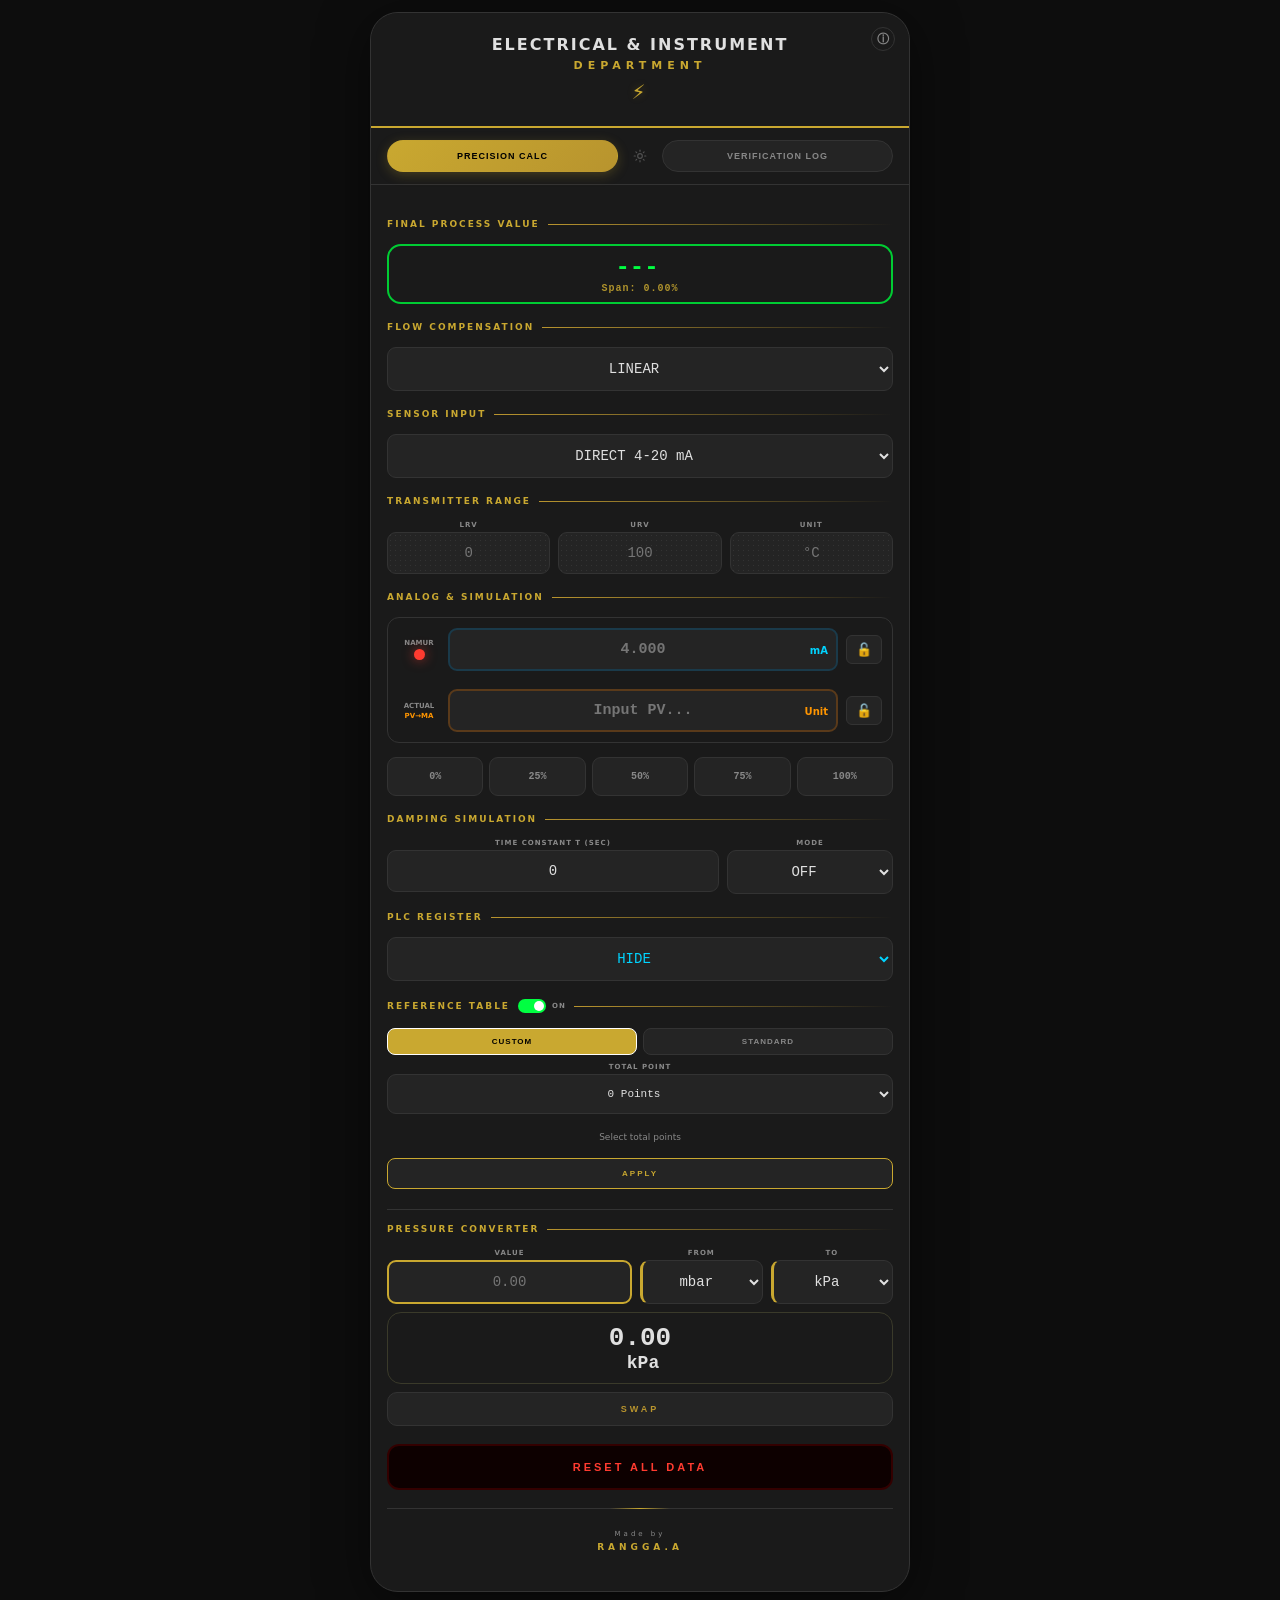
==== public/index.html @ 9018f0d6 "Theme update public" ====
<!DOCTYPE html>
<html lang="en" data-theme="industrial">
<head>
    <meta charset="UTF-8">
    <meta name="viewport" content="width=device-width, initial-scale=1.0, maximum-scale=1.0, user-scalable=no">
    <meta name="author" content="RANGGA.A">
    <title>Precision Calc & Verification Log</title>

    <link rel="manifest" href="./manifest.json">
    <meta name="theme-color" content="#0d0d0d">
    <meta name="apple-mobile-web-app-capable" content="yes">
    <meta name="apple-mobile-web-app-status-bar-style" content="black-translucent">
    <meta name="apple-mobile-web-app-title" content="Precision Calc">
    <meta name="mobile-web-app-capable" content="yes">
    <link rel="icon" type="image/svg+xml" href="./icon.svg">
    <link rel="icon" type="image/png" sizes="192x192" href="./icon-192.png">
    <link rel="icon" type="image/png" sizes="512x512" href="./icon-512.png">
    <link rel="apple-touch-icon" href="./icon-192.png">
    <meta property="og:title" content="Precision Calc & Verification Log">
    <meta property="og:description" content="Professional 4-20 mA Calculator & Calibration Logger.">
    <meta property="og:image" content="./icon-512.png">
    <meta property="og:type" content="website">
    <meta name="twitter:card" content="summary">
    <meta name="description" content="Professional 4-20 mA Instrumentation Calculator & Calibration Logger.">
    <meta http-equiv="X-Content-Type-Options" content="nosniff">
    <meta http-equiv="X-Frame-Options" content="DENY">

    <style>
        /* ============ THEME SYSTEM ============ */
        :root, [data-theme="industrial"] {
            --bg: #0d0d0d;
            --card: #1a1a1a;
            --gold: #c9a830;
            --gold-soft: #b8942e;
            --green: #00ff41;
            --blue: #00d4ff;
            --red: #ff3b30;
            --orange: #ff9500;
            --yellow: #ffcc00;
            --input: #242424;
            --border2: #333;
            --text3: #888;
            --text1: #e0e0e0;
        }

        [data-theme="oled"] {
            --bg: #000000;
            --card: #0a0a0a;
            --gold: #ffd700;
            --gold-soft: #e6c200;
            --green: #00ff41;
            --blue: #00d4ff;
            --red: #ff3333;
            --orange: #ff8c00;
            --yellow: #ffe600;
            --input: #111111;
            --border2: #222;
            --text3: #666;
            --text1: #ffffff;
        }

        [data-theme="light"] {
            --bg: #f5f5f5;
            --card: #ffffff;
            --gold: #b8860b;
            --gold-soft: #a07500;
            --green: #008000;
            --blue: #0066cc;
            --red: #cc0000;
            --orange: #cc6600;
            --yellow: #cc9900;
            --input: #ffffff;
            --border2: #ddd;
            --text3: #666;
            --text1: #1a1a1a;
        }

        [data-theme="blue"] {
            --bg: #0a0e1a;
            --card: #111827;
            --gold: #60a5fa;
            --gold-soft: #3b82f6;
            --green: #34d399;
            --blue: #60a5fa;
            --red: #f87171;
            --orange: #fbbf24;
            --yellow: #fde047;
            --input: #1f2937;
            --border2: #374151;
            --text3: #9ca3af;
            --text1: #f3f4f6;
        }

        * { box-sizing: border-box; margin: 0; padding: 0; }
        body { 
            font-family: 'Segoe UI', system-ui, -apple-system, sans-serif; 
            background: var(--bg); 
            color: var(--text1); 
            padding: 12px; 
            display: flex; 
            justify-content: center; 
            transition: background 0.3s ease, color 0.3s ease;
        }
        .app-container { 
            background: var(--card); 
            width: 100%; 
            max-width: 540px; 
            border-radius: 28px; 
            border: 1px solid var(--border2); 
            overflow: hidden; 
            padding-bottom: 20px; 
            box-shadow: 0 10px 50px rgba(0,0,0,0.5); 
            transition: background 0.3s ease, border-color 0.3s ease;
        }
        .shared-header { 
            background: var(--card); 
            padding: 22px 20px; 
            text-align: center; 
            border-bottom: 2px solid var(--gold); 
            border-top-left-radius: 28px; 
            border-top-right-radius: 28px; 
            position: relative; 
        }
        .shared-header .brand { 
            font-size: 16px; 
            font-weight: 900; 
            letter-spacing: 2px; 
            color: var(--text1); 
            text-transform: uppercase; 
        }
        .shared-header .sub-brand { 
            font-size: 11px; 
            color: var(--gold); 
            font-weight: bold; 
            letter-spacing: 5px; 
            margin-top: 5px; 
        }
        .shared-header .lightning { 
            font-size: 20px; 
            color: var(--gold); 
            margin-top: 8px; 
            letter-spacing: 3px; 
            text-shadow: 0 0 8px rgba(201,168,48,0.3); 
            animation: pulse 2s infinite; 
        }
        @keyframes pulse { 0%,100%{opacity:1} 50%{opacity:0.5} }
        
        /* ============ TAB NAVIGATION BUBBLE ============ */
        .tab-nav {
            display: flex;
            background: transparent;
            border: none;
            align-items: center;
            justify-content: center;
            gap: 6px;
            padding: 12px 16px;
            border-bottom: 1px solid var(--border2);
        }

        .tab-btn {
            flex: 1;
            padding: 10px 8px;
            background: var(--input);
            border: 1px solid var(--border2);
            border-radius: 20px;
            color: var(--text3);
            font-size: 9px;
            font-weight: 800;
            cursor: pointer;
            letter-spacing: 1px;
            text-transform: uppercase;
            transition: all 0.3s ease;
            position: relative;
            text-align: center;
            white-space: nowrap;
            overflow: hidden;
        }

        .tab-btn.active {
            color: #000;
            background: linear-gradient(135deg, var(--gold), var(--gold-soft));
            border-color: transparent;
            box-shadow: 0 3px 12px rgba(201,168,48,0.25);
        }

        .tab-btn.active::after {
            display: none;
        }

        .tab-btn:hover:not(.active) {
            color: var(--gold);
            border-color: var(--gold-soft);
            background: var(--card);
        }

        .tab-btn:active {
            transform: scale(0.97);
        }

        .theme-divider-btn {
            width: 32px;
            height: 32px;
            background: transparent;
            border: none;
            color: var(--text3);
            cursor: pointer;
            display: flex;
            align-items: center;
            justify-content: center;
            transition: all 0.3s ease;
            flex-shrink: 0;
            opacity: 0.5;
        }

        .theme-divider-btn:hover {
            color: var(--gold);
            opacity: 1;
            transform: rotate(30deg) scale(1.1);
        }

        .theme-divider-btn:active {
            transform: rotate(30deg) scale(0.9);
        }

        .tab-content { display: none; padding: 16px; }
        .tab-content.active { display: block; animation: fadeIn 0.3s ease; }
        @keyframes fadeIn { 
            from { opacity: 0; transform: translateY(5px); } 
            to { opacity: 1; transform: translateY(0); } 
        }

        /* ============ THEME POPUP ============ */
        .theme-popup {
            position: fixed;
            bottom: 20px;
            left: 50%;
            transform: translateX(-50%);
            background: var(--card);
            border: 1px solid var(--border2);
            border-radius: 16px;
            padding: 12px;
            z-index: 9999;
            min-width: 250px;
            box-shadow: 0 10px 40px rgba(0,0,0,0.5);
            animation: slideUp 0.3s ease;
            display: none;
        }
        .theme-popup.show { display: block; }
        .theme-popup-title {
            font-size: 8px;
            font-weight: 900;
            color: var(--text3);
            letter-spacing: 2px;
            text-align: center;
            margin-bottom: 8px;
            text-transform: uppercase;
        }
        .theme-option {
            display: flex;
            align-items: center;
            gap: 10px;
            width: 100%;
            padding: 10px;
            margin: 4px 0;
            background: var(--input);
            border: 1px solid var(--border2);
            border-radius: 8px;
            color: var(--text1);
            font-size: 10px;
            font-weight: 700;
            cursor: pointer;
            transition: all 0.2s;
        }
        .theme-option:hover { border-color: var(--gold); }
        .theme-option.active { 
            border-color: var(--gold); 
            background: var(--card);
        }
        .theme-dot {
            width: 20px;
            height: 20px;
            border-radius: 50%;
            border: 2px solid var(--border2);
            flex-shrink: 0;
        }
        .theme-badge {
            margin-left: auto;
            font-size: 7px;
            background: var(--gold);
            color: #000;
            padding: 2px 6px;
            border-radius: 4px;
            font-weight: 900;
        }
        @keyframes slideUp { 
            from { transform: translateX(-50%) translateY(30px); opacity: 0; } 
            to { transform: translateX(-50%) translateY(0); opacity: 1; } 
        }

        .header-info-btn { 
            position: absolute; 
            top: 14px; 
            right: 14px; 
            width: 24px; 
            height: 24px; 
            border-radius: 50%; 
            background: transparent; 
            border: 1px solid var(--border2); 
            color: var(--text3); 
            font-size: 12px; 
            font-weight: 700; 
            cursor: pointer; 
            display: flex; 
            align-items: center; 
            justify-content: center; 
            transition: all 0.3s; 
            z-index: 10; 
        }
        .header-info-btn:hover { border-color: var(--gold); color: var(--gold); }
        .modal-overlay { 
            position: fixed; 
            top: 0; 
            left: 0; 
            width: 100%; 
            height: 100%; 
            background: rgba(0,0,0,0.85); 
            z-index: 9999; 
            display: none; 
            align-items: center; 
            justify-content: center; 
        }
        .modal-overlay.active { display: flex; }
        .modal-content { 
            background: var(--card); 
            border: 1px solid var(--border2); 
            border-radius: 18px; 
            width: 90%; 
            max-width: 460px; 
            max-height: 80vh; 
            overflow-y: auto; 
            padding: 0; 
            position: relative; 
            animation: slideUpModal 0.3s ease; 
        }
        @keyframes slideUpModal { 
            from { transform: translateY(30px); opacity: 0; } 
            to { transform: translateY(0); opacity: 1; } 
        }
        .modal-header { 
            background: var(--card); 
            padding: 16px 18px; 
            border-bottom: 2px solid var(--gold); 
            border-radius: 18px 18px 0 0; 
            display: flex; 
            align-items: center; 
            justify-content: space-between; 
            position: sticky; 
            top: 0; 
            z-index: 1; 
        }
        .modal-title { 
            font-size: 10px; 
            font-weight: 900; 
            color: var(--text1); 
            letter-spacing: 2px; 
            text-transform: uppercase; 
        }
        .modal-close { 
            width: 26px; 
            height: 26px; 
            border-radius: 50%; 
            background: transparent; 
            border: 1px solid var(--border2); 
            color: var(--text3); 
            font-size: 13px; 
            cursor: pointer; 
            display: flex; 
            align-items: center; 
            justify-content: center; 
            transition: all 0.2s; 
        }
        .modal-close:hover { border-color: var(--red); color: var(--red); }
        .modal-body { 
            padding: 14px 16px; 
            font-size: 8.5px; 
            color: var(--text3); 
            line-height: 1.7; 
            letter-spacing: 0.3px; 
        }
        .modal-body .spec-section { 
            color: var(--gold); 
            font-weight: 800; 
            font-size: 9px; 
            letter-spacing: 1px; 
            margin: 12px 0 3px 0; 
            text-transform: uppercase; 
        }
        .modal-body .spec-section:first-child { margin-top: 0; }
        .modal-body .spec-item { 
            color: var(--text1); 
            padding-left: 6px; 
            border-left: 2px solid var(--border2); 
            margin: 2px 0; 
        }
        .modal-body .spec-item-sub { 
            color: var(--text3); 
            font-size: 7.5px; 
            padding-left: 12px; 
        }
        .modal-body .spec-formula { 
            color: #00aa88; 
            font-family: 'Consolas', monospace; 
            font-size: 7.5px; 
            padding-left: 12px; 
            letter-spacing: 0; 
        }
        .modal-divider { border: none; border-top: 1px solid var(--border2); margin: 10px 0; }
        .modal-footer-note { 
            text-align: center; 
            color: var(--text3); 
            font-size: 7px; 
            letter-spacing: 2px; 
            margin-top: 10px; 
            text-transform: uppercase; 
        }
        .modal-content::-webkit-scrollbar { width: 4px; }
        .modal-content::-webkit-scrollbar-track { background: transparent; }
        .modal-content::-webkit-scrollbar-thumb { background: var(--border2); border-radius: 2px; }

        .calc-section-title { 
            font-size: 9px; 
            font-weight: 900; 
            color: var(--gold); 
            margin: 18px 0 10px; 
            padding-bottom: 5px; 
            text-transform: uppercase; 
            letter-spacing: 2px; 
            display: flex; 
            align-items: center; 
            gap: 8px; 
        }
        .calc-section-title::after { 
            content: ""; 
            flex: 1; 
            height: 1px; 
            background: linear-gradient(90deg, var(--gold-soft), transparent); 
        }
        .calc-row { display: flex; gap: 8px; margin-bottom: 8px; }
        .calc-col { flex: 1; text-align: center; }
        .calc-col-2 { flex: 2; text-align: center; }
        .calc-label { 
            font-size: 7px; 
            color: var(--text3); 
            text-transform: uppercase; 
            display: block; 
            margin-bottom: 3px; 
            letter-spacing: 1px; 
            font-weight: 600; 
        }
        .calc-input, .calc-select { 
            width: 100%; 
            padding: 12px; 
            border-radius: 9px; 
            font-size: 14px; 
            text-align: center; 
            background: var(--input); 
            color: var(--text1); 
            border: 1px solid var(--border2); 
            outline: none; 
            font-family: 'Consolas', monospace; 
            transition: background 0.3s ease, color 0.3s ease, border-color 0.3s ease;
        }
        .calc-input:focus, .calc-select:focus { border-color: var(--gold); }
        .calc-dot-bg { 
            background-image: radial-gradient(var(--border2) 0.8px, transparent 0.8px); 
            background-size: 5px 5px; 
            background-color: var(--input); 
        }
        .calc-sim-box { 
            background: var(--card); 
            border: 1px solid var(--border2); 
            border-radius: 12px; 
            padding: 10px; 
            margin: 0 0 14px 0; 
        }
        .calc-sim-row { display: flex; align-items: center; gap: 8px; }
        .calc-sim-row-top { margin-bottom: 3px; }
        .calc-sim-label { 
            font-size: 7px; 
            font-weight: 800; 
            color: var(--text3); 
            text-transform: uppercase; 
            display: flex; 
            flex-direction: column; 
            align-items: center; 
            gap: 2px; 
            flex-shrink: 0; 
            width: 42px; 
            text-align: center; 
        }
        .calc-sim-led { width: 11px; height: 11px; border-radius: 50%; transition: all 0.3s; }
        .calc-sim-led.normal { background: var(--green); box-shadow: 0 0 8px rgba(0,255,65,0.4); }
        .calc-sim-led.low { background: var(--yellow); box-shadow: 0 0 8px rgba(255,204,0,0.4); }
        .calc-sim-led.high { background: var(--orange); box-shadow: 0 0 8px rgba(255,149,0,0.4); }
        .calc-sim-led.fault { background: var(--red); box-shadow: 0 0 12px rgba(255,59,48,0.6); animation: ledBlink 0.5s infinite; }
        @keyframes ledBlink { 0%,100%{opacity:1;transform:scale(1)} 50%{opacity:0.2;transform:scale(0.7)} }
        .calc-sim-input-wrap { position: relative; flex: 1; }
        .calc-sim-input-wrap input { 
            width: 100%; 
            margin: 0; 
            border: 2px solid #1a3a4a; 
            background: var(--input); 
            font-size: 15px; 
            font-weight: bold; 
            padding: 11px; 
            color: var(--text1);
        }
        .calc-sim-input-wrap input:focus { border-color: var(--blue); }
        .calc-sim-input-wrap .calc-sim-unit { 
            position: absolute; 
            right: 10px; 
            top: 50%; 
            transform: translateY(-50%); 
            color: var(--blue); 
            font-weight: 900; 
            font-size: 10px; 
            pointer-events: none; 
        }
        .calc-sim-row-bottom .calc-sim-input-wrap input { border-color: #5a3a1a; color: var(--orange); }
        .calc-sim-row-bottom .calc-sim-unit { color: var(--orange); }
        .calc-damped-display { 
            font-size: 7px; 
            color: #00aa88; 
            text-align: center; 
            margin: 2px 0 5px 0; 
            min-height: 10px; 
            letter-spacing: 0.5px; 
        }
        .calc-lock-btn { 
            padding: 6px 9px; 
            background: var(--input); 
            border: 1px solid var(--border2); 
            border-radius: 6px; 
            color: var(--text3); 
            cursor: pointer; 
            font-size: 13px; 
            font-weight: bold; 
            width: 36px; 
            text-align: center; 
            transition: all 0.2s; 
        }
        .calc-lock-btn.locked { background: #1a1800; border-color: var(--gold); color: var(--gold); }
        .calc-plc-panel { 
            background: var(--card); 
            border: 1px solid #1a3a4a; 
            padding: 12px; 
            border-radius: 10px; 
            display: none; 
            text-align: center; 
            margin-bottom: 10px; 
        }
        .calc-plc-val { 
            font-family: 'Consolas', monospace; 
            font-size: 28px; 
            color: var(--blue); 
            font-weight: bold; 
        }
        .calc-comp-box { 
            background: var(--card); 
            border: 1px solid #1a332a; 
            padding: 12px; 
            border-radius: 10px; 
            margin-bottom: 10px; 
            display: none; 
        }
        .calc-btn-grid { display: grid; grid-template-columns: repeat(5,1fr); gap: 6px; margin: 10px 0 6px 0; }
        .calc-btn-pct { 
            padding: 13px 0; 
            background: var(--input); 
            border: 1px solid var(--border2); 
            border-radius: 9px; 
            font-size: 10px; 
            color: var(--text3); 
            cursor: pointer; 
            font-weight: 800; 
            font-family: 'Consolas', monospace; 
            display: flex; 
            align-items: center; 
            justify-content: center; 
            transition: all 0.2s;
        }
        .calc-btn-pct.active { background: var(--gold); color: #000; font-weight: 900; border-color: #fff; }
        .calc-btn-pct:disabled { opacity: 0.3; cursor: not-allowed; }
        .calc-res-box { 
            background: var(--card); 
            border: 2px solid #00cc33; 
            color: var(--green); 
            font-family: 'Consolas', monospace; 
            font-size: 24px; 
            font-weight: 900; 
            min-height: 60px; 
            border-radius: 14px; 
            text-align: center; 
            width: 100%; 
            margin-top: 8px; 
            display: flex; 
            align-items: center; 
            justify-content: center; 
            flex-direction: column; 
            padding: 8px; 
        }
        .calc-unit-large { font-size: 16px; color: var(--gold); margin-left: 6px; font-weight: 700; }
        .calc-pct-mini { font-size: 10px; color: var(--gold); font-weight: 600; margin-top: 2px; letter-spacing: 1px; opacity: 0.85; }
        .calc-table { width: 100%; border-collapse: collapse; margin-top: 14px; font-size: 10px; color: var(--text3); }
        .calc-th { 
            padding: 10px 5px; 
            background: var(--card); 
            color: var(--text3); 
            font-size: 7px; 
            border-bottom: 2px solid var(--border2); 
            text-transform: uppercase; 
            text-align: center; 
            letter-spacing: 1px; 
        }
        .calc-td { 
            padding: 10px 5px; 
            border-bottom: 1px solid var(--border2); 
            text-align: center; 
            font-family: 'Consolas', monospace; 
            color: var(--text1);
        }
        .calc-reset { 
            width: 100%; 
            padding: 15px; 
            background: #0d0000; 
            color: var(--red); 
            border: 2px solid #300; 
            border-radius: 12px; 
            font-weight: 900; 
            margin-top: 18px; 
            cursor: pointer; 
            text-transform: uppercase; 
            letter-spacing: 3px; 
            font-size: 11px; 
            transition: all 0.2s; 
        }
        .calc-reset:hover { background: #1a0000; border-color: #500; }
        .calc-error-msg { font-size: 9px; color: var(--red); text-align: center; margin-top: 4px; display: none; }
        .calc-toggle-mini { user-select: none; flex-shrink: 0; cursor: pointer; display: flex; align-items: center; gap: 6px; margin-left: auto; }
        .calc-toggle-track-mini { 
            width: 28px; 
            height: 14px; 
            background: var(--green); 
            border-radius: 7px; 
            position: relative; 
            transition: background 0.3s; 
            display: inline-block; 
        }
        .calc-toggle-track-mini::after { 
            content: ''; 
            position: absolute; 
            top: 2px; 
            left: 16px; 
            width: 10px; 
            height: 10px; 
            background: #fff; 
            border-radius: 50%; 
            transition: left 0.3s; 
        }
        .calc-toggle-off .calc-toggle-track-mini { background: var(--border2); }
        .calc-toggle-off .calc-toggle-track-mini::after { left: 2px; }

        .ref-mode-row { display: flex; gap: 6px; margin-bottom: 8px; }
        .ref-mode-btn { 
            flex: 1; 
            padding: 8px; 
            background: var(--input); 
            border: 1px solid var(--border2); 
            border-radius: 8px; 
            color: var(--text3); 
            font-size: 8px; 
            font-weight: 700; 
            cursor: pointer; 
            text-align: center; 
            transition: all 0.2s; 
            letter-spacing: 1px; 
            text-transform: uppercase; 
        }
        .ref-mode-btn.active { background: var(--gold); color: #000; border-color: #fff; }
        .custom-entry-row { display: flex; gap: 6px; align-items: center; margin-bottom: 6px; }
        .custom-entry-input { 
            flex: 1; 
            padding: 10px; 
            border-radius: 8px; 
            font-size: 13px; 
            text-align: center; 
            background: var(--input); 
            color: var(--text1); 
            border: 1px solid var(--border2); 
            outline: none; 
            font-family: 'Consolas', monospace; 
        }
        .custom-entry-input:focus { border-color: var(--gold); }
        .custom-apply-btn { 
            width: 100%; 
            padding: 10px; 
            background: var(--input); 
            border: 1px solid var(--gold); 
            border-radius: 8px; 
            color: var(--gold); 
            font-size: 8px; 
            font-weight: 800; 
            cursor: pointer; 
            letter-spacing: 2px; 
            transition: all 0.2s; 
            text-transform: uppercase; 
            margin-top: 6px; 
        }
        .custom-apply-btn:hover { background: #1a1800; color: #fff; }

        .conv-divider { border: none; border-top: 1px solid var(--border2); margin: 20px 0 14px 0; position: relative; }
        .conv-divider::after { 
            content: "TOOLS"; 
            position: absolute; 
            top: -8px; 
            left: 50%; 
            transform: translateX(-50%); 
            background: var(--card); 
            padding: 0 12px; 
            font-size: 7px; 
            color: var(--text3); 
            letter-spacing: 3px; 
            font-weight: 700; 
        }
        .conv-result-box { 
            background: var(--card); 
            border: 1.5px solid #3a3a2a; 
            font-family: 'Consolas', monospace; 
            font-size: 22px; 
            font-weight: 900; 
            min-height: 56px; 
            border-radius: 14px; 
            text-align: center; 
            width: 100%; 
            margin-top: 8px; 
            display: flex; 
            align-items: center; 
            justify-content: center; 
            flex-direction: column; 
            padding: 10px; 
            transition: border-color 0.4s ease; 
            color: var(--text1);
        }
        .conv-result-box.active { border-color: var(--gold); }
        .conv-btn-swap { 
            width: 100%; 
            padding: 11px; 
            background: var(--input); 
            border: 1px solid var(--border2); 
            border-radius: 10px; 
            color: var(--gold-soft); 
            font-size: 9px; 
            font-weight: 800; 
            cursor: pointer; 
            letter-spacing: 3px; 
            transition: all 0.3s ease; 
            text-transform: uppercase; 
        }
        .conv-btn-swap:hover { background: #1a1800; border-color: var(--gold); color: #e8d080; }

        .log-section-title { 
            font-size: 10px; 
            font-weight: 900; 
            color: var(--text3); 
            margin: 20px 0 10px; 
            padding: 0 0 10px 0; 
            text-transform: uppercase; 
            text-align: left; 
            letter-spacing: 3px; 
            border-bottom: 1px solid var(--border2); 
            display: flex; 
            align-items: center; 
            gap: 10px; 
        }
        .log-section-title::after { content: ""; width: 50px; height: 1px; background: var(--gold); flex-shrink: 0; }
        .log-row { display: flex; gap: 8px; margin-bottom: 10px; }
        .log-col { flex: 1; text-align: center; }
        .log-label { 
            display: block; 
            font-size: 9px; 
            font-weight: bold; 
            color: var(--text3); 
            margin-bottom: 4px; 
            text-transform: uppercase; 
            letter-spacing: 1px; 
        }
        .log-input, .log-select { 
            width: 100%; 
            padding: 14px; 
            border-radius: 10px; 
            font-size: 14px; 
            text-align: center; 
            background: var(--input); 
            color: var(--text1); 
            border: 1px solid var(--border2); 
            outline: none; 
            font-family: 'Consolas', monospace; 
            transition: background 0.3s ease, color 0.3s ease, border-color 0.3s ease;
        }
        .log-input:focus, .log-select:focus { border-color: var(--gold); }
        .log-input[type="date"] { min-height: 45px; font-family: 'Segoe UI', sans-serif; }
        .log-input:disabled { opacity: 0.7; background: var(--card); cursor: not-allowed; border-color: var(--gold) !important; }
        .log-tol-selector-row { display: flex; gap: 8px; margin: 10px 0; }
        .log-tol-mode-btn { 
            flex: 1; 
            padding: 12px; 
            background: var(--input); 
            border: 1px solid var(--border2); 
            border-radius: 10px; 
            color: var(--text3); 
            font-size: 10px; 
            font-weight: 800; 
            cursor: pointer; 
            text-align: center; 
            transition: all 0.2s; 
            letter-spacing: 1px; 
        }
        .log-tol-mode-btn.active { background: var(--gold); color: #000; border-color: #fff; }
        .log-tol-input-row { display: flex; gap: 8px; align-items: center; }
        .log-tol-input-col { flex: 1; text-align: center; }
        .log-tol-unit-display { 
            padding: 14px 8px; 
            background: var(--card); 
            border: 1px solid var(--border2); 
            border-radius: 10px; 
            color: var(--gold); 
            font-weight: bold; 
            font-size: 12px; 
            text-align: center; 
            min-width: 50px; 
        }
        .log-work-zone { 
            background: var(--card); 
            border: 1px solid var(--border2); 
            padding: 16px; 
            border-radius: 16px; 
            margin: 10px 0; 
        }
        .log-direction-row, .log-state-row { display: flex; gap: 8px; margin-bottom: 10px; }
        .log-dir-btn, .log-state-btn { 
            flex: 1; 
            padding: 12px; 
            background: var(--input); 
            border: 1px solid var(--border2); 
            border-radius: 10px; 
            color: var(--text3); 
            font-size: 10px; 
            font-weight: 800; 
            cursor: pointer; 
            text-align: center; 
            transition: all 0.2s; 
            letter-spacing: 1px; 
        }
        .log-dir-btn.active, .log-state-btn.active { background: var(--gold); color: #000; border-color: #fff; }
        .log-state-btn.found-active { background: var(--orange); color: #000; border-color: #fff; }
        .log-ideal-display { 
            background: var(--card); 
            border: 1px dashed var(--blue); 
            padding: 14px; 
            border-radius: 12px; 
            text-align: center; 
            margin: 10px 0; 
        }
        .log-ideal-val { 
            font-family: 'Consolas', monospace; 
            font-size: 30px; 
            color: var(--blue); 
            font-weight: bold; 
            letter-spacing: 1px; 
        }
        .log-btn-add, .log-btn-auto { 
            width: 100%; 
            padding: 15px; 
            background: #0056b3; 
            color: white; 
            border: none; 
            border-radius: 14px; 
            font-weight: 800; 
            font-size: 14px; 
            margin-top: 8px; 
            cursor: pointer; 
            letter-spacing: 1px; 
            transition: all 0.2s; 
            text-transform: uppercase; 
        }
        .log-btn-add:hover { background: #0066cc; }
        .log-btn-auto { background: var(--border2); font-size: 11px; margin-top: 4px; color: var(--text1); }
        .log-btn-auto:hover { background: var(--text3); }
        .log-btn-auto.running { background: var(--orange) !important; color: #000 !important; animation: pulse 1.5s infinite; }
        .log-table-scroll { width: 100%; overflow-x: auto; margin-top: 10px; border-radius: 12px; }
        .log-table { width: 100%; border-collapse: collapse; font-size: 8px; min-width: 520px; }
        .log-th { 
            padding: 12px 3px; 
            background: var(--card); 
            color: var(--text3); 
            text-transform: uppercase; 
            font-size: 8px; 
            border-bottom: 1px solid var(--border2); 
            letter-spacing: 1px; 
            font-weight: 700; 
        }
        .log-td { 
            padding: 10px 3px; 
            border-bottom: 1px solid var(--border2); 
            text-align: center; 
            font-family: 'Consolas', monospace; 
            color: var(--text1);
        }
        .log-btn-del-box { 
            width: 22px; 
            height: 22px; 
            background: var(--input); 
            border: 1px solid var(--border2); 
            color: var(--text3); 
            font-weight: 900; 
            cursor: pointer; 
            border-radius: 6px; 
            font-size: 10px; 
            transition: all 0.2s; 
        }
        .log-btn-del-box:hover { background: #300; border-color: var(--red); color: var(--red); }
        .log-error-chart-container { 
            background: var(--card); 
            border: 1px solid var(--border2); 
            border-radius: 14px; 
            padding: 12px; 
            margin-top: 15px; 
        }
        .log-error-chart-container canvas { width: 100%; height: auto; display: block; border-radius: 8px; }
        .log-error-legend { 
            display: flex; 
            justify-content: center; 
            gap: 20px; 
            margin-top: 10px; 
            font-size: 9px; 
            font-weight: bold; 
            color: var(--text3); 
            flex-wrap: wrap; 
        }
        .log-error-legend span { display: flex; align-items: center; gap: 5px; }
        .log-legend-dot-up { width: 8px; height: 8px; border-radius: 50%; background: #00d4ff; }
        .log-legend-dot-down { width: 8px; height: 8px; border-radius: 50%; background: #ff3b30; }
        .log-legend-tol-line { width: 16px; height: 0; border-top: 2px dashed #ff9500; }
        .log-btn-print { 
            width: 100%; 
            padding: 15px; 
            background: #0d1a0d; 
            color: #4ade80; 
            border: 2px solid #1a3a2a; 
            border-radius: 12px; 
            font-weight: 900; 
            margin-top: 20px; 
            cursor: pointer; 
            letter-spacing: 3px; 
            font-size: 11px; 
            transition: all 0.2s; 
            text-transform: uppercase; 
        }
        .log-btn-print:hover { background: #1a2a1a; border-color: #2a5a2a; }
        .log-btn-clear { 
            width: 100%; 
            padding: 12px; 
            background: var(--card); 
            color: var(--text3); 
            border: 1px solid var(--border2); 
            border-radius: 10px; 
            margin-top: 8px; 
            font-size: 10px; 
            font-weight: 800; 
            cursor: pointer; 
            letter-spacing: 2px; 
            text-transform: uppercase; 
            transition: all 0.2s; 
        }
        .log-btn-clear:hover { color: var(--text1); border-color: var(--text3); background: var(--input); }
        .log-btn-reset-all { 
            width: 100%; 
            padding: 12px; 
            background: #0d0000; 
            color: #ff6b6b; 
            border: 1px solid #300; 
            border-radius: 10px; 
            margin-top: 4px; 
            font-size: 10px; 
            font-weight: 800; 
            cursor: pointer; 
            letter-spacing: 2px; 
            text-transform: uppercase; 
            transition: all 0.2s; 
        }
        .log-btn-reset-all:hover { background: #1a0000; border-color: #500; color: #ff4444; }
        .log-validation-msg { color: var(--red); font-size: 9px; text-align: center; margin-top: 4px; display: none; }
        .log-clamp-msg { color: var(--text3); font-size: 8px; text-align: center; margin-top: 4px; letter-spacing: 1px; }
        #log-print-header, #log-print-footer, #log-print-summary { display: none; }
        
        @media print {
            @page { size: A4; margin: 10mm; }
            body { background: white !important; color: black !important; padding: 0 !important; font-size: 10px !important; }
            .app-container { overflow: visible !important; border: none !important; box-shadow: none !important; width: 100% !important; background: white !important; max-width: 100% !important; border-radius: 0 !important; }
            .shared-header, .tab-nav, #tab-calc, .log-section-title, .log-work-zone, .log-btn-add, .log-btn-auto, .log-btn-print, .log-btn-clear, .log-btn-reset-all,
            .log-input, .log-select, .log-label, .log-btn-del-box, .log-no-print, .log-direction-row, .log-state-row,
            .log-error-legend, .log-tol-selector-row, .log-tol-input-row, .calc-section-title, .calc-reset, .shared-signature,
            .theme-divider-btn, .theme-popup { display: none !important; }
            .log-error-chart-container { display: block !important; background: white !important; border: 1px solid #000 !important; page-break-inside: avoid; padding: 8px !important; margin-bottom: 15px !important; border-radius: 0 !important; }
            .log-error-chart-container canvas { width: 100% !important; height: auto !important; background: white !important; }
            .log-table-scroll { overflow: visible !important; width: 100% !important; }
            .log-table { width: 100% !important; border: 1px solid #000 !important; margin-top: 8px; border-collapse: collapse; min-width: auto !important; font-size: 9px !important; }
            .log-th { background: #e8e8e8 !important; color: black !important; border: 1px solid #000 !important; padding: 6px 3px; font-size: 8px; -webkit-print-color-adjust: exact; font-weight: bold; }
            .log-td { border: 1px solid #000 !important; padding: 6px 3px; font-size: 9px; color: black !important; }
            .log-td.pass { color: #006600 !important; font-weight: bold; }
            .log-td.fail { color: #cc0000 !important; font-weight: bold; }
            #log-print-header { display: block !important; width: 100%; margin-bottom: 15px; }
            #log-print-header .pdf-brand-box { background: #f0f0f0 !important; padding: 12px; border: 2px solid #000; text-align: center; margin-bottom: 10px; -webkit-print-color-adjust: exact; }
            #log-print-header .pdf-brand-box .dept { font-size: 14px; font-weight: 900; color: black; text-transform: uppercase; display: block; }
            #log-print-header .pdf-brand-box .sub { font-size: 9px; font-weight: bold; color: #333; letter-spacing: 3px; margin-top: 2px; display: block; }
            .pdf-report-title { font-size: 11px; font-weight: 900; text-align: center; margin: 8px 0 12px; text-decoration: underline; text-transform: uppercase; }
            .pdf-info-container { display: grid; grid-template-columns: 1.3fr 1fr; gap: 6px; margin-bottom: 12px; border-bottom: 2px solid #000; padding-bottom: 10px; font-size: 9px; }
            .info-line { font-size: 9px; font-weight: bold; color: black; text-transform: uppercase; display: flex; margin-bottom: 2px; }
            .info-label { width: 80px; flex-shrink: 0; }
            .pdf-tolerance-box { background: #fafafa; border: 1px solid #000; padding: 8px; margin-bottom: 12px; text-align: center; -webkit-print-color-adjust: exact; }
            .pdf-tolerance-box .tol-title { font-size: 8px; font-weight: bold; text-transform: uppercase; margin-bottom: 2px; }
            .pdf-tolerance-box .tol-value { font-size: 12px; font-weight: 900; }
            #log-print-summary { display: block !important; background: #fafafa; border: 1px solid #000; padding: 8px; margin-top: 15px; text-align: center; -webkit-print-color-adjust: exact; }
            #log-print-summary .summary-title { font-size: 9px; font-weight: bold; text-transform: uppercase; margin-bottom: 4px; }
            #log-print-summary .summary-result { font-size: 13px; font-weight: 900; }
            #log-print-summary .summary-detail { font-size: 8px; color: #333; margin-top: 3px; }
            .summary-pass { color: #006600 !important; }
            .summary-fail { color: #cc0000 !important; }
            .summary-neutral { color: #333 !important; }
            #log-print-footer { display: block !important; margin-top: 20px; text-align: right; font-size: 8px; font-style: italic; border-top: 1px solid #ccc; padding-top: 6px; color: black !important; font-weight: bold; }
            #installPWA { display: none !important; }
            .tab-content { display: block !important; }
        }
        .shared-signature { text-align: center; margin-top: 18px; padding: 12px 0 3px; border-top: 1px solid var(--border2); position: relative; }
        .shared-signature::before { content: ""; position: absolute; top: -1px; left: 50%; transform: translateX(-50%); width: 60px; height: 1px; background: linear-gradient(90deg, transparent, var(--gold), transparent); }
        .shared-sig-support { font-size: 7px; color: var(--text3); letter-spacing: 3px; }
        .shared-sig-name { color: var(--gold); font-weight: 900; display: block; letter-spacing: 4px; font-size: 9px; margin-top: 2px; }
    </style>
</head>
<body>
<div class="app-container">
    <div class="shared-header">
        <div class="brand">ELECTRICAL &amp; INSTRUMENT</div>
        <div class="sub-brand">DEPARTMENT</div>
        <div class="lightning">⚡</div>
        <button class="header-info-btn" onclick="openSpecModal()" title="Technical Specifications">ⓘ</button>
    </div>
    
    <div class="tab-nav">
        <button class="tab-btn active" onclick="switchTab('calc')">Precision Calc</button>
        <button class="theme-divider-btn" onclick="toggleThemeMenu()" title="Ganti Tema">
            <svg width="14" height="14" viewBox="0 0 24 24" fill="none" stroke="currentColor" stroke-width="2" stroke-linecap="round">
                <circle cx="12" cy="12" r="4"/>
                <path d="M12 2v2"/>
                <path d="M12 20v2"/>
                <path d="M4.93 4.93l1.41 1.41"/>
                <path d="M17.66 17.66l1.41 1.41"/>
                <path d="M2 12h2"/>
                <path d="M20 12h2"/>
                <path d="M6.34 17.66l-1.41 1.41"/>
                <path d="M19.07 4.93l-1.41 1.41"/>
            </svg>
        </button>
        <button class="tab-btn" onclick="switchTab('log')">Verification Log</button>
    </div>

    <!-- TAB CALC -->
    <div class="tab-content active" id="tab-calc">
        <div class="calc-section-title">Final Process Value</div>
        <div class="calc-res-box" id="resBox">
            <div>
                <span id="pv_val">0.00</span>
                <span id="pv_unit" class="calc-unit-large"></span>
            </div>
            <div id="dpInfoLine" style="font-size:10px;color:var(--gold);margin-top:3px;display:none;">
                DP: <span id="dpVal">0.00</span> <span id="dpUnitDisplay">mbar</span>
            </div>
            <div class="calc-pct-mini" id="pct_display">Span: 0.00%</div>
        </div>

        <div class="calc-section-title">Flow Compensation</div>
        <select id="fm" onchange="calcTglF()" class="calc-select">
            <option value="ln">LINEAR</option>
            <option value="dp">DP NO COMP</option>
            <option value="ol">OIL THERMAL</option>
            <option value="gs">GAS/STEAM</option>
        </select>
        <div id="ca" class="calc-comp-box">
            <div id="dpRangeBlock" style="display:none;">
                <div class="calc-row">
                    <div class="calc-col">
                        <label class="calc-label">DP LRV</label>
                        <input type="text" id="dpLrv" oninput="calcSanitizeInput(this);calcOnParamChange()" placeholder="0" lang="en" inputmode="decimal" autocomplete="off" autocorrect="off" spellcheck="false" class="calc-input">
                    </div>
                    <div class="calc-col">
                        <label class="calc-label">DP URV</label>
                        <input type="text" id="dpUrv" oninput="calcSanitizeInput(this);calcOnParamChange()" placeholder="100" lang="en" inputmode="decimal" autocomplete="off" autocorrect="off" spellcheck="false" class="calc-input">
                    </div>
                    <div class="calc-col">
                        <label class="calc-label">DP Unit</label>
                        <input type="text" id="dpUnit" placeholder="mbar" maxlength="8" oninput="calcOnParamChange()" class="calc-input">
                    </div>
                </div>
                <div class="calc-row">
                    <div class="calc-col">
                        <label class="calc-label">DP Info</label>
                        <select id="dpShowMode" onchange="calcOnParamChange()" class="calc-select">
                            <option value="off">OFF</option>
                            <option value="on">ON</option>
                        </select>
                    </div>
                </div>
            </div>
            <div class="calc-row">
                <div class="calc-col">
                    <label class="calc-label">Design T (°C)</label>
                    <input type="text" id="td" oninput="calcSanitizeInput(this);calcOnParamChange()" placeholder="Design" lang="en" inputmode="decimal" autocomplete="off" autocorrect="off" spellcheck="false" class="calc-input">
                </div>
                <div class="calc-col">
                    <label class="calc-label">Actual T (°C)</label>
                    <input type="text" id="ta" oninput="calcSanitizeInput(this);calcOnParamChange()" placeholder="Actual" lang="en" inputmode="decimal" autocomplete="off" autocorrect="off" spellcheck="false" class="calc-input">
                </div>
            </div>
            <div id="go" class="calc-row" style="display:none">
                <div class="calc-col">
                    <label class="calc-label">Design P (bar·g)</label>
                    <input type="text" id="pd" placeholder="bar(g)" oninput="calcSanitizeInput(this);calcOnParamChange()" lang="en" inputmode="decimal" autocomplete="off" autocorrect="off" spellcheck="false" class="calc-input">
                </div>
                <div class="calc-col">
                    <label class="calc-label">Actual P (bar·g)</label>
                    <input type="text" id="pa" placeholder="bar(g)" oninput="calcSanitizeInput(this);calcOnParamChange()" lang="en" inputmode="decimal" autocomplete="off" autocorrect="off" spellcheck="false" class="calc-input">
                </div>
            </div>
            <div id="ff" class="calc-row" style="display:none">
                <div class="calc-col">
                    <label class="calc-label">Flow Fix Calc</label>
                    <input type="text" id="ffc" placeholder="100" oninput="calcSanitizeInput(this);calcOnParamChange()" lang="en" inputmode="decimal" autocomplete="off" autocorrect="off" spellcheck="false" class="calc-input">
                </div>
                <div class="calc-col">
                    <label class="calc-label">Mode</label>
                    <select id="ffm" onchange="calcOnParamChange()" class="calc-select">
                        <option value="off">OFF</option>
                        <option value="on">ON</option>
                    </select>
                </div>
            </div>
        </div>

        <div class="calc-section-title">Sensor Input</div>
        <select id="sm" onchange="calcTglS()" class="calc-select">
            <option value="ma">DIRECT 4-20 mA</option>
            <option value="ma-rev">REVERSE 20-4 mA</option>
            <option value="pt">RTD PT100 IEC 60751</option>
            <option value="tk">TC TYPE K NIST</option>
            <option value="ts">TC TYPE S NIST</option>
        </select>
        <div id="cjcBox" style="display:none;margin:8px 0">
            <div class="calc-row">
                <div class="calc-col">
                    <label class="calc-label">CJC Temp (°C)</label>
                    <input type="text" id="cjcTemp" value="25" oninput="calcSanitizeInput(this);calcCalibToRaw();calcOnParamChange()" placeholder="25" lang="en" inputmode="decimal" autocomplete="off" autocorrect="off" spellcheck="false" class="calc-input">
                </div>
            </div>
        </div>
        <div id="calibBox" style="display:none;margin:8px 0 4px 0;background:var(--card);border:1px solid var(--border2);border-radius:12px;padding:10px;">
            <label style="text-align:center;font-size:7px;color:var(--text3);text-transform:uppercase;display:block;margin-bottom:3px;letter-spacing:1px;font-weight:600;">
                Calibration: Target <span id="calibUnitLabel">Unit</span> → Raw Signal
            </label>
            <div class="calc-row" style="margin-top:6px;margin-bottom:0;">
                <div class="calc-col-2">
                    <input type="text" id="calibTarget" placeholder="Target..." oninput="calcSanitizeInput(this);calcCalibToRaw()" lang="en" inputmode="decimal" autocomplete="off" autocorrect="off" spellcheck="false" class="calc-input">
                </div>
                <div class="calc-col">
                    <input type="text" id="calibRawOut" placeholder="--" disabled style="color:var(--blue);font-weight:bold;border-color:#1a3a4a;" class="calc-input">
                </div>
            </div>
            <div style="text-align:center;margin-top:8px;">
                <button type="button" style="background:var(--input);border:1px solid var(--border2);border-radius:6px;color:var(--gold);font-size:8px;padding:8px 14px;cursor:pointer;letter-spacing:1px;font-weight:800;" onclick="calcApplyCalib()">
                    APPLY TO SENSOR INPUT
                </button>
            </div>
        </div>

        <div class="calc-section-title">Transmitter Range</div>
        <div class="calc-row">
            <div class="calc-col">
                <label class="calc-label">LRV</label>
                <input type="text" id="lrv" class="calc-input calc-dot-bg" oninput="calcSanitizeInput(this);calcOnParamChange()" placeholder="0" lang="en" inputmode="decimal" autocomplete="off" autocorrect="off" spellcheck="false">
            </div>
            <div class="calc-col">
                <label class="calc-label">URV</label>
                <input type="text" id="urv" class="calc-input calc-dot-bg" oninput="calcSanitizeInput(this);calcOnParamChange()" placeholder="100" lang="en" inputmode="decimal" autocomplete="off" autocorrect="off" spellcheck="false">
            </div>
            <div class="calc-col">
                <label class="calc-label">UNIT</label>
                <input type="text" id="unit" class="calc-input calc-dot-bg" oninput="calcOnParamChange()" placeholder="°C" maxlength="8">
            </div>
        </div>
        <div id="rangeError" class="calc-error-msg">LRV must be less than URV!</div>

        <div class="calc-section-title">Analog & Simulation</div>
        <div class="calc-sim-box">
            <div class="calc-sim-row calc-sim-row-top">
                <div class="calc-sim-label">
                    <span>NAMUR</span>
                    <div class="calc-sim-led normal" id="namurLed"></div>
                </div>
                <div class="calc-sim-input-wrap">
                    <input type="text" id="mi" placeholder="4.000" step="0.001" oninput="calcSanitizeInput(this);calcOnMiInput()" lang="en" inputmode="decimal" autocomplete="off" autocorrect="off" spellcheck="false" class="calc-input">
                    <span class="calc-sim-unit">mA</span>
                </div>
                <button class="calc-lock-btn" id="lockBtn1" onclick="calcToggleLock1()" title="Lock mA">🔓</button>
            </div>
            <div class="calc-damped-display" id="dampedDisplay"></div>
            <div class="calc-sim-row calc-sim-row-bottom" id="actualPVbox">
                <div class="calc-sim-label">
                    <span>ACTUAL</span>
                    <span style="font-size:7px;color:var(--orange)">PV→mA</span>
                </div>
                <div class="calc-sim-input-wrap">
                    <input type="text" id="actualPV" placeholder="Input PV..." step="0.01" oninput="calcSanitizeInput(this);calcActualToMA()" lang="en" inputmode="decimal" autocomplete="off" autocorrect="off" spellcheck="false" class="calc-input">
                    <span class="calc-sim-unit" id="actualUnitLbl">°C</span>
                </div>
                <button class="calc-lock-btn" id="lockBtn2" onclick="calcToggleLock2()" title="Lock PV">🔓</button>
            </div>
        </div>
        <div class="calc-btn-grid" id="btnGrid"></div>

        <div class="calc-section-title">Damping Simulation</div>
        <div class="calc-row">
            <div class="calc-col-2">
                <label class="calc-label">Time Constant τ (sec)</label>
                <input type="text" id="damping" value="0" oninput="calcSanitizeInput(this);calcOnParamChange()" placeholder="0 = instant" min="0" max="60" step="0.1" lang="en" inputmode="decimal" autocomplete="off" autocorrect="off" spellcheck="false" class="calc-input">
            </div>
            <div class="calc-col">
                <label class="calc-label">Mode</label>
                <select id="dampingMode" onchange="calcResetDamping()" class="calc-select">
                    <option value="off">OFF</option>
                    <option value="on">ON</option>
                </select>
            </div>
        </div>

        <div class="calc-section-title">PLC Register</div>
        <select id="pb" onchange="calcTglP()" class="calc-select" style="color:var(--blue)">
            <option value="hi">HIDE</option>
            <option value="27648">SIEMENS S7</option>
            <option value="32767">ALLEN BRADLEY</option>
            <option value="4000">MITSUBISHI FX</option>
            <option value="abraw">AB RAW 3277-16383</option>
        </select>
        <div id="pp" class="calc-plc-panel">
            <div id="pr" class="calc-plc-val">0</div>
            <label style="font-size:7px;color:var(--text3);letter-spacing:1px">RAW INTEGER REGISTER</label>
        </div>

        <!-- REFERENCE TABLE -->
        <div class="calc-section-title">
            Reference Table 
            <label class="calc-toggle-mini" id="refTableToggle" onclick="calcToggleRefTable()">
                <span class="calc-toggle-track-mini"></span>
                <span style="font-size:7px;color:var(--text3);letter-spacing:1px" id="refTableLabel">ON</span>
            </label>
        </div>
        <div id="refTableContent">
            <div class="ref-mode-row">
                <button class="ref-mode-btn active" id="refModeCustom" onclick="calcSetRefMode('custom')">CUSTOM</button>
                <button class="ref-mode-btn" id="refModeStandard" onclick="calcSetRefMode('standard')">STANDARD</button>
            </div>
            <div id="customRefPanel">
                <div class="calc-row">
                    <div class="calc-col">
                        <label class="calc-label">Total Point</label>
                        <select id="customPointCount" onchange="calcBuildCustomInputs()" class="calc-select" style="font-size:11px;">
                            <option value="0" selected>0 Points</option>
                            <option value="2">2 Points</option>
                            <option value="3">3 Points</option>
                            <option value="4">4 Points</option>
                            <option value="5">5 Points</option>
                        </select>
                    </div>
                </div>
                <div id="customInputsContainer"></div>
                <button class="custom-apply-btn" onclick="calcApplyCustomPoints()">APPLY</button>
            </div>
            <div id="standardRefTable" style="display:none;">
                <table class="calc-table">
                    <thead>
                        <tr>
                            <th class="calc-th">%</th>
                            <th class="calc-th">mA</th>
                            <th class="calc-th">RESULT</th>
                            <th class="calc-th" id="thRaw" style="display:none">RAW</th>
                        </tr>
                    </thead>
                    <tbody id="tb"></tbody>
                </table>
            </div>
        </div>

        <!-- PRESSURE CONVERTER -->
        <hr class="conv-divider">
        <div class="calc-section-title" style="margin-top:0;">Pressure Converter</div>
        <div class="calc-row">
            <div class="calc-col-2">
                <label class="calc-label">VALUE</label>
                <input type="text" id="convInput" oninput="convertUnit()" placeholder="0.00" lang="en" inputmode="decimal" class="calc-input" style="border:2px solid var(--gold);">
            </div>
            <div class="calc-col">
                <label class="calc-label">FROM</label>
                <select id="convFrom" onchange="convertUnit()" class="calc-select" style="border-left:3px solid var(--gold);">
                    <option value="bar">bar</option>
                    <option value="mbar" selected>mbar</option>
                    <option value="kPa">kPa</option>
                    <option value="Pa">Pa</option>
                    <option value="MPa">MPa</option>
                    <option value="psi">psi</option>
                    <option value="mmHg">mmHg</option>
                    <option value="mmH2O">mmH₂O</option>
                    <option value="inH2O">inH₂O</option>
                    <option value="kgcm2">kg/cm²</option>
                    <option value="atm">atm</option>
                </select>
            </div>
            <div class="calc-col">
                <label class="calc-label">TO</label>
                <select id="convTo" onchange="convertUnit()" class="calc-select" style="border-left:3px solid var(--gold);">
                    <option value="kPa">kPa</option>
                    <option value="bar">bar</option>
                    <option value="mbar">mbar</option>
                    <option value="Pa">Pa</option>
                    <option value="MPa">MPa</option>
                    <option value="psi">psi</option>
                    <option value="mmHg">mmHg</option>
                    <option value="mmH2O">mmH₂O</option>
                    <option value="inH2O">inH₂O</option>
                    <option value="kgcm2">kg/cm²</option>
                    <option value="atm">atm</option>
                </select>
            </div>
        </div>
        <div class="conv-result-box" id="convResultBox">
            <span id="convResult" style="font-size:26px;">0.00</span>
            <span id="convToUnit" style="font-size:18px; margin-left:6px;">kPa</span>
        </div>
        <div style="display:flex; gap:8px; margin-top:8px;">
            <button class="conv-btn-swap" onclick="swapConvUnit()">SWAP</button>
        </div>

        <button class="calc-reset" onclick="calcClr()">RESET ALL DATA</button>
        <div class="shared-signature">
            <span class="shared-sig-support">Made by</span>
            <span class="shared-sig-name">RANGGA.A</span>
        </div>
    </div>

    <!-- TAB LOG -->
    <div class="tab-content" id="tab-log">
        <div class="log-section-title">ADMINISTRATIVE INFO</div>
        <input type="text" id="log-tech" placeholder="TECHNICIAN NAME" autocomplete="off" oninput="logSaveSettings()" class="log-input" style="margin-bottom:10px;">
        <div class="log-row">
            <div class="log-col">
                <input type="date" id="log-date" required autocomplete="off" onchange="logSaveSettings()" class="log-input">
            </div>
            <div class="log-col">
                <input type="text" id="log-tag" placeholder="TAG NUMBER" autocomplete="off" oninput="logSaveSettings()" class="log-input">
            </div>
        </div>
        <div class="log-row">
            <div class="log-col">
                <input type="text" id="log-sn" placeholder="SERIAL NUMBER" autocomplete="off" oninput="logSaveSettings()" class="log-input">
            </div>
            <div class="log-col">
                <input type="text" id="log-area" placeholder="PLANT AREA" autocomplete="off" oninput="logSaveSettings()" class="log-input">
            </div>
        </div>

        <div class="log-section-title">CONFIGURATION</div>
        <select id="log-vMode" autocomplete="off" onchange="logChgMode()" class="log-select" style="margin-bottom:10px; border-left:4px solid var(--gold);">
            <option value="ma">TRANSMITTER (4-20 mA)</option>
            <option value="pt">RTD PT100 (CVD IEC 60751)</option>
            <option value="tk">TC TYPE K (NIST ITS-90)</option>
            <option value="ts">TC TYPE S (NIST ITS-90)</option>
        </select>
        <div class="log-row">
            <div class="log-col">
                <label class="log-label">LRV</label>
                <input type="number" inputmode="decimal" id="log-lrv" autocomplete="off" oninput="logUpd();logSaveSettings()" class="log-input">
            </div>
            <div class="log-col">
                <label class="log-label">URV</label>
                <input type="number" inputmode="decimal" id="log-urv" autocomplete="off" oninput="logUpd();logSaveSettings()" class="log-input">
            </div>
            <div class="log-col">
                <label class="log-label">UNIT</label>
                <input type="text" id="log-unit" placeholder="bar" autocomplete="off" oninput="logUpd();logUpdateTolUnit();logSaveSettings()" class="log-input">
            </div>
        </div>
        <div class="log-row" id="log-cjRow" style="display:none;">
            <div class="log-col">
                <label class="log-label" style="color:var(--orange);">COLD JUNCTION °C</label>
                <input type="number" inputmode="decimal" id="log-coldJunction" value="" step="0.1" autocomplete="off" oninput="logUpd();logSaveSettings()" class="log-input" style="border:1px solid var(--orange);" placeholder="0.0">
            </div>
        </div>
        <div id="log-validationMsg" class="log-validation-msg">URV must be greater than LRV</div>

        <div class="log-section-title">TOLERANCE</div>
        <div class="log-tol-selector-row">
            <div class="log-tol-mode-btn active" id="log-tolModeNone" onclick="logSetTolMode('none')">VERIF ONLY</div>
            <div class="log-tol-mode-btn" id="log-tolModeActive" onclick="logSetTolMode('active')">TOLERANCE</div>
        </div>
        <div class="log-tol-input-row" id="log-tolInputRow" style="display:none;">
            <div class="log-tol-input-col">
                <label class="log-label">TOLERANCE VALUE</label>
                <input type="number" inputmode="decimal" id="log-tolValue" value="" step="any" autocomplete="off" oninput="logRebuildTable();logSaveSettings()" class="log-input" placeholder="0.00">
            </div>
            <div class="log-tol-input-col">
                <label class="log-label">UNIT (AUTO)</label>
                <div class="log-tol-unit-display" id="log-tolUnitDisplay">bar</div>
            </div>
        </div>

        <div class="log-section-title">ACTION</div>
        <div class="log-work-zone">
            <div class="log-state-row">
                <div class="log-state-btn found-active" id="log-stateFound" onclick="logSetState('found')">AS FOUND</div>
                <div class="log-state-btn" id="log-stateLeft" onclick="logSetState('left')">AS LEFT</div>
            </div>
            <div class="log-direction-row">
                <div class="log-dir-btn active" id="log-dirUp" onclick="logSetDir('up')">UPSCALE</div>
                <div class="log-dir-btn" id="log-dirDown" onclick="logSetDir('down')">DOWNSCALE</div>
            </div>
            <label style="color:var(--gold); letter-spacing:2px; font-size:9px; display:block; margin-bottom:4px;">INPUT REFERENCE</label>
            <input type="number" inputmode="decimal" id="log-actIn" placeholder="0.00" autocomplete="off" class="log-input" style="border:2px solid var(--gold);" oninput="logUpd()">
            <div class="log-ideal-display">
                <div id="log-maIdeal" class="log-ideal-val">---</div>
                <div id="log-unitIdeal" style="font-size:10px; color:var(--text3); letter-spacing:2px;"></div>
            </div>
            <label style="color:var(--blue); letter-spacing:2px; font-size:9px; display:block; margin-bottom:4px;">MEASURED OUTPUT</label>
            <input type="number" inputmode="decimal" id="log-maMeasured" placeholder="0.000" step="0.001" autocomplete="off" class="log-input" style="border:2px solid var(--blue);" oninput="logConvLive()">
            <div id="log-convOut" style="text-align:center; color:var(--green); font-size:12px; margin-top:5px; font-weight:bold;"></div>
            <div id="log-clampMsg" class="log-clamp-msg"></div>
            <button class="log-btn-add" onclick="logAddLog()">SAVE DATA POINT</button>
            <button class="log-btn-auto" id="log-btnAuto" onclick="logAutoStep()">AUTO STEP (0%–100%)</button>
        </div>

        <div class="log-section-title">VERIFICATION LOG</div>
        <div id="log-print-header">
            <div style="background:#f0f0f0; padding:12px; border:2px solid #000; text-align:center; margin-bottom:10px;">
                <span style="font-size:14px; font-weight:900; color:black; text-transform:uppercase; display:block;">ELECTRICAL & INSTRUMENT</span>
                <span style="font-size:9px; font-weight:bold; color:#333; letter-spacing:3px; margin-top:2px; display:block;">DEPARTMENT</span>
            </div>
            <div style="font-size:11px; font-weight:900; text-align:center; margin:8px 0 12px; text-decoration:underline; text-transform:uppercase;">INSTRUMENT VERIFICATION REPORT</div>
            <div style="display:grid; grid-template-columns:1.3fr 1fr; gap:6px; margin-bottom:12px; border-bottom:2px solid #000; padding-bottom:10px; font-size:9px;">
                <div>
                    <div style="font-size:9px; font-weight:bold; color:black; display:flex; margin-bottom:2px;"><span style="width:80px;">TECHNICIAN</span><span>: <span id="log-p-tech"></span></span></div>
                    <div style="font-size:9px; font-weight:bold; color:black; display:flex; margin-bottom:2px;"><span style="width:80px;">TAG NO</span><span>: <span id="log-p-tag"></span></span></div>
                    <div style="font-size:9px; font-weight:bold; color:black; display:flex; margin-bottom:2px;"><span style="width:80px;">SERIAL NO</span><span>: <span id="log-p-sn"></span></span></div>
                </div>
                <div>
                    <div style="font-size:9px; font-weight:bold; color:black; display:flex; margin-bottom:2px;"><span style="width:80px;">DATE</span><span>: <span id="log-p-date"></span></span></div>
                    <div style="font-size:9px; font-weight:bold; color:black; display:flex; margin-bottom:2px;"><span style="width:80px;">PLANT AREA</span><span>: <span id="log-p-area"></span></span></div>
                    <div style="font-size:9px; font-weight:bold; color:black; display:flex; margin-bottom:2px;"><span style="width:80px;">RANGE</span><span>: <span id="log-p-range"></span></span></div>
                </div>
            </div>
            <div style="background:#fafafa; border:1px solid #000; padding:8px; margin-bottom:12px; text-align:center;">
                <div style="font-size:8px; font-weight:bold; text-transform:uppercase; margin-bottom:2px;">TOLERANCE LIMIT</div>
                <div style="font-size:12px; font-weight:900;" id="log-p-tolerance"></div>
            </div>
        </div>
        <div class="log-error-chart-container" id="log-errorChartBox">
            <canvas id="log-errorChart" width="400" height="160"></canvas>
            <div class="log-error-legend">
                <span><span class="log-legend-dot-up"></span> UP</span>
                <span><span class="log-legend-dot-down"></span> DOWN</span>
                <span><span class="log-legend-tol-line"></span> TOLERANCE</span>
            </div>
        </div>
        <div class="log-table-scroll">
            <table class="log-table" id="log-mainTable">
                <thead>
                    <tr>
                        <th class="log-th">DIR</th>
                        <th class="log-th" id="log-th-in">INPUT</th>
                        <th class="log-th" id="log-th-meas">MEAS</th>
                        <th class="log-th" id="log-th-pv">PV</th>
                        <th class="log-th" id="log-th-tar">TARGET</th>
                        <th class="log-th">ERR</th>
                        <th class="log-th">STATUS</th>
                        <th class="log-th log-no-print">×</th>
                    </tr>
                </thead>
                <tbody id="log-logBody"></tbody>
            </table>
        </div>
        <div id="log-print-summary">
            <div style="font-size:9px; font-weight:bold; text-transform:uppercase; margin-bottom:4px;">CALIBRATION SUMMARY</div>
            <div style="font-size:13px; font-weight:900;" id="log-p-summary-result"></div>
            <div style="font-size:8px; color:#333; margin-top:3px;" id="log-p-summary-detail"></div>
        </div>
        <div id="log-print-footer">Support by : E&I Cal.Team<sup style="font-size:7px;">TM</sup></div>
        <button class="log-btn-print log-no-print" onclick="logSavePdf()">EXPORT TO PDF</button>
        <button class="log-btn-clear log-no-print" onclick="logClearLogs()">RESET LOG ONLY</button>
        <button class="log-btn-reset-all log-no-print" onclick="logResetAll()">RESET ALL SETTINGS</button>
    </div>
</div>

<!-- Theme Popup -->
<div class="theme-popup" id="themePopup">
    <div class="theme-popup-title">Select Theme</div>
    <button onclick="setTheme('industrial')" class="theme-option active" data-theme-btn="industrial">
        <span class="theme-dot" style="background:#0d0d0d;"></span>
        Industrial Dark
        <span class="theme-badge">DEFAULT</span>
    </button>
    <button onclick="setTheme('oled')" class="theme-option" data-theme-btn="oled">
        <span class="theme-dot" style="background:#000000;"></span>
        OLED Black
    </button>
    <button onclick="setTheme('light')" class="theme-option" data-theme-btn="light">
        <span class="theme-dot" style="background:#f5f5f5;"></span>
        Light Mode
    </button>
    <button onclick="setTheme('blue')" class="theme-option" data-theme-btn="blue">
        <span class="theme-dot" style="background:#0a0e1a;"></span>
        Blue Night
    </button>
</div>

<!-- Modal Spesifikasi -->
<div class="modal-overlay" id="specModal" onclick="closeSpecModal(event)">
    <div class="modal-content" onclick="event.stopPropagation()">
        <div class="modal-header">
            <span class="modal-title">Technical Specifications</span>
            <button class="modal-close" onclick="closeSpecModal()">✕</button>
        </div>
        <div class="modal-body">
            <div class="spec-section">4-20 mA Loop</div>
            <div class="spec-item">NAMUR NE43 (Fault Detection)</div>
            <div class="spec-item">IEC 60381-1 (Analog Signal Standard)</div>
            <div class="spec-formula">Linear: PV = LRV + (mA-4)/16 × (URV-LRV)</div>
            <div class="spec-formula">Reverse: PV = URV - (mA-4)/16 × (URV-LRV)</div>
            <div class="spec-section">RTD PT100 (IEC 60751)</div>
            <div class="spec-item">ITS-90 Callendar-Van Dusen Equation</div>
            <div class="spec-formula">T ≥ 0°C: R = R₀(1 + AT + BT²)</div>
            <div class="spec-formula">T &lt; 0°C: R = R₀(1 + AT + BT² + C(T-100)T³)</div>
            <div class="spec-item-sub">A = 3.9083×10⁻³, B = -5.775×10⁻⁷, C = -4.183×10⁻¹²</div>
            <div class="spec-item-sub">Newton-Raphson Iteration (50 cycles)</div>
            <div class="spec-item-sub">Range: -200°C to +850°C</div>
            <div class="spec-section">TC Type K (NIST ITS-90)</div>
            <div class="spec-item">NiCr-NiAl (Chromel-Alumel)</div>
            <div class="spec-item-sub">T ≤ 0°C: 10th-order Polynomial</div>
            <div class="spec-item-sub">T > 0°C: 9th-order + Exponential Term</div>
            <div class="spec-item">Cold Junction Compensation (CJC)</div>
            <div class="spec-item-sub">Inverse: 8th / 9th / 8th-order Polynomial</div>
            <div class="spec-item-sub">4-cycle Derivative Refinement</div>
            <div class="spec-item-sub">Range: -270°C to +1372°C</div>
            <div class="spec-section">TC Type S (NIST ITS-90)</div>
            <div class="spec-item">Pt10%Rh-Pt (Platinum Rhodium)</div>
            <div class="spec-item-sub">T ≤ 1064.18°C: 8th-order Polynomial</div>
            <div class="spec-item-sub">T > 1064.18°C: 4th-order Polynomial</div>
            <div class="spec-item-sub">Binary Search + Derivative Refinement</div>
            <div class="spec-item-sub">Range: -50°C to +1768°C</div>
            <div class="spec-section">Flow Compensation (ISO 5167 / AGA-3)</div>
            <div class="spec-item">ISO 5167-1 (Orifice, Venturi, Nozzle)</div>
            <div class="spec-item">AGA-3 (Gas Flow Measurement)</div>
            <div class="spec-item">API MPMS (Thermal Expansion - Liquid)</div>
            <div class="spec-formula">DP Flow: Q ∝ √(ΔP)</div>
            <div class="spec-formula">Thermal: Q_act = Q_meas × √(T_d/T_a)</div>
            <div class="spec-formula">Gas: Q = Q_meas × √(T_d/T_a) × √(P_a/P_d)</div>
            <div class="spec-item-sub">P_abs = P_gauge + 1.01325 bar</div>
            <div class="spec-item-sub">T_abs = T_celsius + 273.15 K</div>
            <div class="spec-item-sub">Flow Fix Calc: Q_final = Q × (FF/100)</div>
            <div class="spec-section">Damping Simulation</div>
            <div class="spec-item">First-order Low Pass Filter</div>
            <div class="spec-formula">α = 1 - e^(-Δt/τ)</div>
            <div class="spec-formula">Output = Prev + α × (Input - Prev)</div>
            <div class="spec-item-sub">τ = Time Constant (0-60 seconds)</div>
            <div class="spec-section">PLC Register (For Education)</div>
            <div class="spec-item">Siemens S7: 0-27648 (16-bit)</div>
            <div class="spec-item">Allen Bradley: 0-32767 (15-bit)</div>
            <div class="spec-item">Mitsubishi FX: 0-4000 (12-bit)</div>
            <div class="spec-item">AB Raw: 3277-16383 (Scaled)</div>
            <div class="spec-formula">Reg = Round(Pct × MaxRaw)</div>
            <div class="spec-item-sub">Simulation only — not for actual PLC control</div>
            <div class="spec-section">Pressure Converter</div>
            <div class="spec-item">11 International Units (Bar Basis)</div>
            <div class="spec-formula">1 bar = 1000 mbar = 100 kPa = 10⁵ Pa = 0.1 MPa</div>
            <div class="spec-formula">1 bar = 14.5038 psi = 750.062 mmHg (Torr)</div>
            <div class="spec-formula">1 bar = 10197.16 mmH₂O = 401.463 inH₂O</div>
            <div class="spec-formula">1 bar = 1.01972 kg/cm² = 0.986923 atm</div>
            <hr class="modal-divider">
            <div class="modal-footer-note">All calculations based on international standards</div>
        </div>
    </div>
</div>
<script>
/* ==================== THEME SYSTEM ==================== */
function setTheme(themeName) {
    vibrate(15);
    
    // Simpan pilihan
    localStorage.setItem('app_theme', themeName);
    
    // Terapkan theme
    document.documentElement.setAttribute('data-theme', themeName);
    
    // Update meta theme-color
    const metaTheme = document.querySelector('meta[name="theme-color"]');
    const themeColors = {
        industrial: '#0d0d0d',
        oled: '#000000',
        light: '#f5f5f5',
        blue: '#0a0e1a'
    };
    if (metaTheme) metaTheme.content = themeColors[themeName] || '#0d0d0d';
    
    // Update button states
    document.querySelectorAll('.theme-option').forEach(btn => {
        btn.classList.remove('active');
        const badge = btn.querySelector('.theme-badge');
        if (badge) badge.remove();
    });
    
    const activeBtn = document.querySelector(`[data-theme-btn="${themeName}"]`);
    if (activeBtn) {
        activeBtn.classList.add('active');
        if (themeName === 'industrial') {
            activeBtn.innerHTML += '<span class="theme-badge">DEFAULT</span>';
        }
    }
    
    // Tutup popup
    setTimeout(() => {
        const popup = document.getElementById('themePopup');
        if (popup) popup.classList.remove('show');
    }, 300);
    
    showToast('Theme: ' + themeName);
}

function toggleThemeMenu() {
    vibrate(10);
    const popup = document.getElementById('themePopup');
    if (popup) {
        popup.classList.toggle('show');
    }
}

function loadTheme() {
    const saved = localStorage.getItem('app_theme') || 'industrial';
    document.documentElement.setAttribute('data-theme', saved);
    
    // Update button states
    document.querySelectorAll('.theme-option').forEach(btn => {
        btn.classList.remove('active');
        const badge = btn.querySelector('.theme-badge');
        if (badge) badge.remove();
    });
    
    const activeBtn = document.querySelector(`[data-theme-btn="${saved}"]`);
    if (activeBtn) {
        activeBtn.classList.add('active');
        if (saved === 'industrial') {
            activeBtn.innerHTML += '<span class="theme-badge">DEFAULT</span>';
        }
    }
    
    // Update meta theme-color
    const metaTheme = document.querySelector('meta[name="theme-color"]');
    const themeColors = {
        industrial: '#0d0d0d',
        oled: '#000000',
        light: '#f5f5f5',
        blue: '#0a0e1a'
    };
    if (metaTheme) metaTheme.content = themeColors[saved] || '#0d0d0d';
}

function showToast(msg) {
    const existingToast = document.querySelector('.theme-toast');
    if (existingToast) existingToast.remove();
    
    const toast = document.createElement('div');
    toast.className = 'theme-toast';
    toast.style.cssText = `
        position: fixed;
        bottom: 80px;
        left: 50%;
        transform: translateX(-50%);
        background: var(--gold);
        color: #000;
        padding: 10px 20px;
        border-radius: 20px;
        font-size: 11px;
        font-weight: bold;
        z-index: 99999;
        animation: slideUp 0.3s ease;
        letter-spacing: 1px;
        box-shadow: 0 5px 20px rgba(0,0,0,0.3);
    `;
    toast.textContent = msg;
    document.body.appendChild(toast);
    
    setTimeout(() => {
        toast.style.opacity = '0';
        toast.style.transition = 'opacity 0.3s';
        setTimeout(() => toast.remove(), 300);
    }, 2000);
}

/* ==================== VIBRATION ==================== */
function vibrate(ms){if(navigator.vibrate){try{navigator.vibrate(ms);}catch(e){}}}

/* ==================== TAB SWITCHING ==================== */
function switchTab(tab){
    vibrate(10);
    document.querySelectorAll('.tab-btn').forEach(b=>b.classList.remove('active'));
    document.querySelectorAll('.tab-content').forEach(c=>c.classList.remove('active'));
    if(tab==='calc'){
        document.querySelectorAll('.tab-btn')[0].classList.add('active');
        document.getElementById('tab-calc').classList.add('active');
        calcScheduleUpdate();
    } else {
        document.querySelectorAll('.tab-btn')[1].classList.add('active');
        document.getElementById('tab-log').classList.add('active');
        setTimeout(()=>{logDrawChart();},100);
    }
    // Tutup theme popup jika terbuka
    const popup = document.getElementById('themePopup');
    if (popup) popup.classList.remove('show');
}

/* ==================== MODAL ==================== */
function openSpecModal(){vibrate(15);document.getElementById('specModal').classList.add('active');}
function closeSpecModal(event){
    if(event&&event.target!==event.currentTarget)return;
    vibrate(15);
    document.getElementById('specModal').classList.remove('active');
}
document.addEventListener('keydown',function(e){
    if(e.key==='Escape'){
        document.getElementById('specModal').classList.remove('active');
        const popup = document.getElementById('themePopup');
        if (popup) popup.classList.remove('show');
    }
});
document.addEventListener('click', function(e) {
    const popup = document.getElementById('themePopup');
    const themeBtn = document.querySelector('.theme-toggle-btn');
    if (popup && popup.classList.contains('show') && 
        !popup.contains(e.target) && 
        !themeBtn.contains(e.target)) {
        popup.classList.remove('show');
    }
});

/* ==================== PRESSURE CONVERTER ==================== */
const pressureToBar={
    bar:1,
    mbar:0.001,
    kPa:0.01,
    Pa:0.00001,
    MPa:10,
    psi:0.0689476,
    mmHg:0.00133322,
    mmH2O:0.0000980665,
    inH2O:0.00249089,
    kgcm2:0.980665,
    atm:1.01325
};
function convertUnit(){
    const i=document.getElementById('convInput'),
          f=document.getElementById('convFrom'),
          t=document.getElementById('convTo'),
          r=document.getElementById('convResult'),
          u=document.getElementById('convToUnit'),
          box=document.getElementById('convResultBox');
    if(!i||!f||!t)return;
    let v=parseFloat(i.value.replace(',','.'));
    if(isNaN(v)){
        r.innerText='0.00';
        u.innerText=t.value;
        box.classList.remove('active');
        return;
    }
    const fu=f.value,tu=t.value;
    const inBar=v*(pressureToBar[fu]||1);
    const result=inBar/(pressureToBar[tu]||1);
    if(Math.abs(result)<0.0001&&result!==0)r.innerText=result.toExponential(4);
    else if(Math.abs(result)>=1000000)r.innerText=result.toExponential(4);
    else r.innerText=parseFloat(result.toFixed(4)).toString();
    u.innerText=tu;
    box.classList.add('active');
}
function swapConvUnit(){
    vibrate(15);
    const f=document.getElementById('convFrom'),
          t=document.getElementById('convTo');
    if(!f||!t)return;
    const tmp=f.value;
    f.value=t.value;
    t.value=tmp;
    convertUnit();
}

/* ==================== CALC ENGINE ==================== */
const CALC_MA_MIN=4,CALC_MA_MAX=20,CALC_MA_SPAN=16;
let CALC_TABLE_POINTS=[0,25,50,75,100],calcRefMode='custom';
const CALC_SIEMENS_MAX=27648,CALC_AB_MAX=32767,CALC_MITSUBISHI_MAX=4000,CALC_AB_RAW_LOW=3277,CALC_AB_RAW_HIGH=16383;
const CALC_NAMUR={faultLow:3.6,low:3.8,high:20.5,faultHigh:21.0};
const CALC_PT100_A=3.9083e-3,CALC_PT100_B=-5.775e-7,CALC_PT100_C=-4.183e-12,CALC_PT100_R0=100;
const CALC_TC_S_LOW=[0,5.40313308631e-3,1.25934289740e-5,-2.32477968689e-8,3.22028823036e-11,-3.31465196389e-14,2.55744251786e-17,-1.25068871393e-20,2.71443176145e-24];
const CALC_TC_S_HIGH=[1.32900444085,3.34509311344e-3,6.54805192818e-6,-1.64856259209e-9,1.29989605174e-14];
const CALC_TC_K_LOW=[0.0,3.94501280250e-2,2.36223735980e-5,-3.28589067840e-7,-4.99048287770e-9,-6.75090591730e-11,-5.74103274280e-13,-3.10888728940e-15,-1.04516093650e-17,-1.98892668780e-20,-1.63226974860e-23];
const CALC_TC_K_HIGH=[-1.76004136860e-2,3.89212049750e-2,1.85587700320e-5,-9.94575928740e-8,3.18409457190e-10,-5.60728448890e-13,5.60750590590e-16,-3.20207200030e-19,9.71511471520e-23,-1.21047212750e-26];
const CALC_TC_K_HIGH_A=[1.18597600000e-1,-1.18343200000e-4,1.26968600000e2];
const CALC_TC_K_INV_LOW=[0.0,2.5173462e1,-1.1662878,-1.0833638,-8.9773540e-1,-3.7342377e-1,-8.6632643e-2,-1.0450598e-2,-5.1920577e-4];
const CALC_TC_K_INV_MID=[0.0,2.508355e1,7.860106e-2,-2.503131e-1,8.315270e-2,-1.228034e-2,9.804036e-4,-4.413030e-5,1.057734e-6,-1.052755e-8];
const CALC_TC_K_INV_HIGH=[-1.318058e2,4.830222e1,-1.646031,5.464731e-2,-9.650715e-4,8.802193e-6,-3.110810e-8];

function calcTcK_TtoV(T){
    T=calcClamp(T,-270,1372);
    if(T<=0)return CALC_TC_K_LOW.reduce((s,c,i)=>s+c*Math.pow(T,i),0);
    const poly=CALC_TC_K_HIGH.reduce((s,c,i)=>s+c*Math.pow(T,i),0);
    const[a0,a1,a2]=CALC_TC_K_HIGH_A;
    return poly+a0*Math.exp(a1*(T-a2)*(T-a2));
}
function calcTcK_mVToTemp(mV){
    mV=calcClamp(mV,-6.458,54.886);
    let T;
    if(mV<0)T=CALC_TC_K_INV_LOW.reduce((s,c,i)=>s+c*Math.pow(mV,i),0);
    else if(mV<=20.644)T=CALC_TC_K_INV_MID.reduce((s,c,i)=>s+c*Math.pow(mV,i),0);
    else T=CALC_TC_K_INV_HIGH.reduce((s,c,i)=>s+c*Math.pow(mV,i),0);
    for(let i=0;i<4;i++){
        const Vc=calcTcK_TtoV(T),dV=(calcTcK_TtoV(T+0.01)-Vc)/0.01;
        if(!isFinite(dV)||Math.abs(dV)<1e-12)break;
        const delta=(Vc-mV)/dV;
        T-=delta;
        if(Math.abs(delta)<0.0001)break;
    }
    return calcClamp(T,-270,1372);
}
function calcTcS_TtoV(T){
    T=calcClamp(T,-50,1768);
    return T<=1064.18?
        CALC_TC_S_LOW.reduce((s,c,i)=>s+c*Math.pow(T,i),0):
        CALC_TC_S_HIGH.reduce((s,c,i)=>s+c*Math.pow(T-1064.18,i),0);
}
function calcTcS_VtoT(mV){
    if(mV<=0)return 0;
    let T=800;
    for(let i=0;i<50;i++){
        const Vc=calcTcS_TtoV(T),dV=(calcTcS_TtoV(T+0.1)-Vc)/0.1;
        if(!isFinite(dV)||Math.abs(dV)<1e-12)break;
        const delta=(Vc-mV)/dV;
        T-=calcClamp(delta,-50,50);
        if(Math.abs(delta)<0.0001)return T;
        if(!isFinite(T))break;
    }
    if(!isFinite(T)||T<-50||T>1768){
        let lo=-50,hi=1768;
        for(let i=0;i<50;i++){
            T=(lo+hi)/2;
            const Vc=calcTcS_TtoV(T);
            if(Math.abs(Vc-mV)<0.0001)return T;
            if(Vc<mV)lo=T;else hi=T;
        }
    }
    return calcClamp(T,-50,1768);
}
function calcPT100_RtoT(R){
    const disc=CALC_PT100_A*CALC_PT100_A-4*CALC_PT100_B*(1-R/CALC_PT100_R0);
    if(disc>=0){
        const T=(-CALC_PT100_A+Math.sqrt(disc))/(2*CALC_PT100_B);
        if(T>=-200&&T<=850)return T;
    }
    let T=0;
    for(let i=0;i<50;i++){
        const T100=T-100,
              Rt=CALC_PT100_R0*(1+CALC_PT100_A*T+CALC_PT100_B*T*T+CALC_PT100_C*T100*T*T*T),
              dRt=CALC_PT100_R0*(CALC_PT100_A+2*CALC_PT100_B*T+CALC_PT100_C*T*T*(4*T-300));
        if(Math.abs(dRt)<1e-12)break;
        T-=calcClamp((Rt-R)/dRt,-50,50);
        if(!isFinite(T)||Math.abs(Rt-R)<0.00001)break;
    }
    if(T<-250||T>900)return NaN;
    return calcClamp(T,-200,850);
}
function calcPT100_TtoR(T){
    T=calcClamp(T,-200,850);
    const T100=T-100;
    return T>=0?
        CALC_PT100_R0*(1+CALC_PT100_A*T+CALC_PT100_B*T*T):
        CALC_PT100_R0*(1+CALC_PT100_A*T+CALC_PT100_B*T*T+CALC_PT100_C*T100*T*T*T);
}

let calcDampingTimer=null,calcDampedValue=CALC_MA_MIN,calcDampingActive=false,calcDampingLastTime=0,calcUpdatePending=false;
const calcState={locked1:false,lockVal1:CALC_MA_MIN,locked2:false,lockVal2:0};
const calcTableCache={lrv:NaN,urv:NaN,unit:'',fmMode:'',td:NaN,ta:NaN,pd:NaN,pa:NaN,ffc:NaN,ffm:'',sm:'',cjc:NaN,html:''};
function calc$(id){return document.getElementById(id);}
const calcEl={
    mi:calc$('mi'),pvVal:calc$('pv_val'),pvUnit:calc$('pv_unit'),tb:calc$('tb'),
    pr:calc$('pr'),pctDisplay:calc$('pct_display'),rangeError:calc$('rangeError'),
    dampedDisplay:calc$('dampedDisplay'),namurLed:calc$('namurLed'),
    actualPVbox:calc$('actualPVbox'),actualPV:calc$('actualPV'),actualUnitLbl:calc$('actualUnitLbl'),
    lockBtn1:calc$('lockBtn1'),lockBtn2:calc$('lockBtn2'),btnGrid:calc$('btnGrid'),thRaw:calc$('thRaw')
};
function calcClamp(val,min,max){return Math.max(min,Math.min(max,val));}
function calcToNum(s){
    if(typeof s!=='string')s=String(s);
    s=s.trim();
    if(s===''||s==='-'||s==='.'||s==='-.')return NaN;
    s=s.replace(/,/g,'.');
    const v=parseFloat(s);
    return isNaN(v)?NaN:v;
}
function calcSanitizeInput(el){
    let v=el.value;
    v=v.replace(/,/g,'.');
    v=v.replace(/[^0-9.\-]/g,'');
    if(v.includes('-')){
        v=(v[0]==='-'?'-':'')+v.replace(/-/g,'').replace(/^/,'');
    }
    const parts=v.split('.');
    if(parts.length>2){
        v=parts[0]+'.'+parts.slice(1).join('');
    }
    el.value=v;
}
function calcSaveState(){
    try{
        const data={
            sm:calc$('sm').value,
            cjcTemp:calc$('cjcTemp').value,
            lrv:calc$('lrv').value,
            urv:calc$('urv').value,
            unit:calc$('unit').value,
            mi:calc$('mi').value,
            actualPV:calc$('actualPV').value,
            damping:calc$('damping').value,
            dampingMode:calc$('dampingMode').value,
            fm:calc$('fm').value,
            td:calc$('td').value,
            ta:calc$('ta').value,
            pd:calc$('pd').value,
            pa:calc$('pa').value,
            ffc:calc$('ffc').value,
            ffm:calc$('ffm').value,
            pb:calc$('pb').value,
            dpLrv:calc$('dpLrv').value,
            dpUrv:calc$('dpUrv').value,
            dpUnit:calc$('dpUnit').value,
            dpShowMode:calc$('dpShowMode').value,
            locked1:calcState.locked1,
            lockVal1:calcState.lockVal1,
            locked2:calcState.locked2,
            lockVal2:calcState.lockVal2,
            refMode:calcRefMode,
            customPointCount:document.getElementById('customPointCount')?.value||'0'
        };
        for(let i=1;i<=5;i++){
            const el=document.getElementById('customVal'+i);
            if(el)data['customVal'+i]=el.value;
        }
        localStorage.setItem('calc_state',JSON.stringify(data));
    }catch(e){}
}
function calcLoadState(){
    const saved=localStorage.getItem('calc_state');
    if(!saved)return;
    try{
        const data=JSON.parse(saved);
        if(data.sm)calc$('sm').value=data.sm;
        if(data.cjcTemp!==undefined)calc$('cjcTemp').value=data.cjcTemp;
        if(data.lrv!==undefined)calc$('lrv').value=data.lrv;
        if(data.urv!==undefined)calc$('urv').value=data.urv;
        if(data.unit!==undefined)calc$('unit').value=data.unit;
        if(data.mi!==undefined)calc$('mi').value=data.mi;
        if(data.actualPV!==undefined)calc$('actualPV').value=data.actualPV;
        if(data.damping!==undefined)calc$('damping').value=data.damping;
        if(data.dampingMode)calc$('dampingMode').value=data.dampingMode;
        if(data.fm)calc$('fm').value=data.fm;
        if(data.td!==undefined)calc$('td').value=data.td;
        if(data.ta!==undefined)calc$('ta').value=data.ta;
        if(data.pd!==undefined)calc$('pd').value=data.pd;
        if(data.pa!==undefined)calc$('pa').value=data.pa;
        if(data.ffc!==undefined)calc$('ffc').value=data.ffc;
        if(data.ffm)calc$('ffm').value=data.ffm;
        if(data.pb)calc$('pb').value=data.pb;
        if(data.dpLrv!==undefined)calc$('dpLrv').value=data.dpLrv;
        if(data.dpUrv!==undefined)calc$('dpUrv').value=data.dpUrv;
        if(data.dpUnit)calc$('dpUnit').value=data.dpUnit;
        if(data.dpShowMode)calc$('dpShowMode').value=data.dpShowMode;
        if(data.locked1){
            calcState.locked1=true;
            calcState.lockVal1=data.lockVal1||CALC_MA_MIN;
            calcEl.lockBtn1.textContent='🔒';
            calcEl.lockBtn1.classList.add('locked');
        }
        if(data.locked2){
            calcState.locked2=true;
            calcState.lockVal2=data.lockVal2||0;
            calcEl.lockBtn2.textContent='🔒';
            calcEl.lockBtn2.classList.add('locked');
        }
        if(data.refMode){
            calcRefMode=data.refMode;
            document.getElementById('refModeStandard').classList.toggle('active',data.refMode==='standard');
            document.getElementById('refModeCustom').classList.toggle('active',data.refMode==='custom');
            document.getElementById('customRefPanel').style.display=data.refMode==='custom'?'block':'none';
            document.getElementById('standardRefTable').style.display=data.refMode==='standard'?'block':'none';
        }
        if(data.customPointCount)document.getElementById('customPointCount').value=data.customPointCount;
        calcBuildCustomInputs();
        for(let i=1;i<=5;i++){
            if(data['customVal'+i]){
                const el=document.getElementById('customVal'+i);
                if(el)el.value=data['customVal'+i];
            }
        }
    }catch(e){}
}
function calcResetDisplayColors(){
    calcEl.mi.style.borderColor='#1a3a4a';
    calcEl.mi.style.color='';
    calcEl.pvVal.style.color='var(--green)';
}
function calcResetNamurState(){
    calcResetDisplayColors();
    calcEl.mi.placeholder='4.000';
    calcSetLED('normal');
}
function calcScheduleUpdate(){
    if(calcUpdatePending)return;
    calcUpdatePending=true;
    requestAnimationFrame(()=>{
        calcUpdatePending=false;
        calcUpd();
    });
}
function calcNamurStatus(mA){
    if(isNaN(mA))return{status:'fault',color:'var(--red)'};
    if(mA<=3.6)return{status:'fault',color:'var(--red)'};
    if(mA>3.6&&mA<3.8)return{status:'low',color:'var(--yellow)'};
    if(mA>=3.8&&mA<=20.5)return{status:'normal',color:'var(--green)'};
    if(mA>20.5&&mA<21.0)return{status:'high',color:'var(--orange)'};
    return{status:'fault',color:'var(--red)'};
}
function calcSetLED(status){
    calcEl.namurLed.className='calc-sim-led '+status;
}
function calcClearPctButtons(){
    document.querySelectorAll('#tab-calc .calc-btn-pct').forEach(b=>b.classList.remove('active'));
}
function calcStartDampingLoop(){
    calcStopDampingLoop();
    calcDampingActive=true;
    calcDampingLastTime=performance.now();
    function loop(now){
        if(!calcDampingActive)return;
        const sm=calc$('sm').value,
              pvInputActive=(calcEl.actualPV.value.trim()!==''&&!calcState.locked2);
        if((sm!=='ma'&&sm!=='ma-rev')||pvInputActive||calcState.locked2){
            calcDampingTimer=requestAnimationFrame(loop);
            return;
        }
        const rawmA=calcState.locked1?calcState.lockVal1:(calcToNum(calcEl.mi.value)||CALC_MA_MIN);
        const tau=calcToNum(calc$('damping').value);
        if(isNaN(rawmA)||isNaN(tau)||tau<=0){
            calcDampedValue=rawmA;
            calcEl.dampedDisplay.textContent='';
            calcScheduleUpdate();
            calcDampingTimer=requestAnimationFrame(loop);
            return;
        }
        const dt=Math.min((now-calcDampingLastTime)/1000,0.05);
        calcDampingLastTime=now;
        const alpha=1-Math.exp(-dt/tau);
        calcDampedValue+=alpha*(rawmA-calcDampedValue);
        if(Math.abs(rawmA-calcDampedValue)<0.0005)calcDampedValue=rawmA;
        calcEl.dampedDisplay.textContent=Math.abs(rawmA-calcDampedValue)>0.001?
            `Damped: ${calcDampedValue.toFixed(3)} → ${rawmA.toFixed(3)} mA`:'';
        calcScheduleUpdate();
        calcDampingTimer=requestAnimationFrame(loop);
    }
    calcDampingTimer=requestAnimationFrame(loop);
}
function calcStopDampingLoop(){
    calcDampingActive=false;
    if(calcDampingTimer){
        cancelAnimationFrame(calcDampingTimer);
        calcDampingTimer=null;
    }
}
function calcResetDamping(){
    calcDampingActive=calc$('dampingMode').value==='on';
    if(!calcDampingActive){
        calcDampedValue=calcToNum(calcEl.mi.value)||CALC_MA_MIN;
        calcEl.dampedDisplay.textContent='';
        calcStopDampingLoop();
    }else{
        if(isNaN(calcDampedValue))calcDampedValue=calcToNum(calcEl.mi.value)||CALC_MA_MIN;
        calcStartDampingLoop();
    }
}
function calcGetCurrentmA(){
    if(calcState.locked1)return calcDampingActive?calcDampedValue:calcState.lockVal1;
    const sm=calc$('sm').value,
          pvInputActive=(calcEl.actualPV.value.trim()!==''&&!calcState.locked2);
    if((sm!=='ma'&&sm!=='ma-rev')||pvInputActive){
        const raw=calcToNum(calcEl.mi.value);
        return isNaN(raw)?NaN:raw;
    }
    const rawmA=calcToNum(calcEl.mi.value);
    if(isNaN(rawmA))return NaN;
    if(!calcDampingActive){
        calcDampedValue=rawmA;
        return rawmA;
    }
    return calcDampedValue;
}
function calcToggleLock1(){
    vibrate(15);
    calcState.locked1=!calcState.locked1;
    const pb=document.querySelectorAll('#tab-calc .calc-btn-pct');
    if(calcState.locked1){
        calcState.lockVal1=calcToNum(calcEl.mi.value)||CALC_MA_MIN;
        calcEl.mi.disabled=true;
        pb.forEach(b=>b.disabled=true);
        calcEl.lockBtn1.textContent='🔒';
        calcEl.lockBtn1.classList.add('locked');
    }else{
        calcEl.mi.disabled=(calc$('sm').value!=='ma'&&calc$('sm').value!=='ma-rev');
        pb.forEach(b=>b.disabled=false);
        calcEl.lockBtn1.textContent='🔓';
        calcEl.lockBtn1.classList.remove('locked');
    }
    calcScheduleUpdate();
}
function calcToggleLock2(){
    vibrate(15);
    calcState.locked2=!calcState.locked2;
    if(calcState.locked2){
        calcState.lockVal2=calcToNum(calcEl.actualPV.value)||0;
        calcEl.actualPV.disabled=true;
        calcEl.lockBtn2.textContent='🔒';
        calcEl.lockBtn2.classList.add('locked');
    }else{
        calcEl.actualPV.disabled=false;
        calcEl.lockBtn2.textContent='🔓';
        calcEl.lockBtn2.classList.remove('locked');
    }
}
function calcTglS(){
    vibrate(15);
    const mode=calc$('sm').value;
    if(mode==='ma'||mode==='ma-rev'){
        calc$('cjcBox').style.display='none';
        calcEl.actualPVbox.style.display='flex';
        calcEl.mi.disabled=calcState.locked1;
        calc$('calibBox').style.display='none';
        calc$('calibTarget').value='';
        calc$('calibRawOut').value='';
        calcDampedValue=CALC_MA_MIN;
        calcEl.dampedDisplay.textContent='';
    }else{
        calc$('cjcBox').style.display=(mode==='tk')?'block':'none';
        calcEl.actualPVbox.style.display='none';
        calcEl.actualPV.value='';
        calcEl.mi.disabled=true;
        calc$('calibBox').style.display='block';
        calcUpdateCalibUnitLabel();
        calcCalibToRaw();
        calcDampedValue=CALC_MA_MIN;
        calcEl.dampedDisplay.textContent='';
    }
    calcResetNamurState();
    calcResetDamping();
    calcScheduleUpdate();
}
function calcBuildRegularButtons(){
    const isFlow=(calc$('fm').value==='dp'||calc$('fm').value==='ol'||calc$('fm').value==='gs');
    let html='';
    if(isFlow){
        html+='<button class="calc-btn-pct" onclick="calcSp(0,this)">F0%</button>';
        html+='<button class="calc-btn-pct" onclick="calcSp(6.25,this)">F25%</button>';
        html+='<button class="calc-btn-pct" onclick="calcSp(25,this)">F50%</button>';
        html+='<button class="calc-btn-pct" onclick="calcSp(56.25,this)">F75%</button>';
        html+='<button class="calc-btn-pct" onclick="calcSp(100,this)">F100%</button>';
    }else{
        html+='<button class="calc-btn-pct" onclick="calcSp(0,this)">0%</button>';
        html+='<button class="calc-btn-pct" onclick="calcSp(25,this)">25%</button>';
        html+='<button class="calc-btn-pct" onclick="calcSp(50,this)">50%</button>';
        html+='<button class="calc-btn-pct" onclick="calcSp(75,this)">75%</button>';
        html+='<button class="calc-btn-pct" onclick="calcSp(100,this)">100%</button>';
    }
    calcEl.btnGrid.innerHTML=html;
    if(calcState.locked1||(calc$('sm').value!=='ma'&&calc$('sm').value!=='ma-rev')){
        document.querySelectorAll('#tab-calc .calc-btn-pct').forEach(b=>b.disabled=true);
    }
}
function calcUpdateCalibUnitLabel(){
    const lbl=calc$('calibUnitLabel');
    if(lbl)lbl.textContent=calc$('unit').value||'Unit';
}
function calcCalibToRaw(){
    const mode=calc$('sm').value,outEl=calc$('calibRawOut');
    if(mode==='ma'||mode==='ma-rev'){
        outEl.value='';
        return;
    }
    const target=calcToNum(calc$('calibTarget').value);
    if(isNaN(target)){
        outEl.value='';
        return;
    }
    let raw=NaN,unitLabel='';
    if(mode==='pt'){
        raw=calcPT100_TtoR(target);
        unitLabel='Ω';
    }else if(mode==='tk'){
        const cjcTemp=calcToNum(calc$('cjcTemp').value);
        const cjcmV=!isNaN(cjcTemp)?calcTcK_TtoV(cjcTemp):0;
        raw=calcTcK_TtoV(target)-cjcmV;
        unitLabel='mV';
    }else if(mode==='ts'){
        raw=calcTcS_TtoV(target);
        unitLabel='mV';
    }
    outEl.value=isNaN(raw)?'--':raw.toFixed(3)+' '+unitLabel;
}
function calcApplyCalib(){
    vibrate(20);
    const mode=calc$('sm').value;
    if(mode==='ma'||mode==='ma-rev')return;
    const target=calcToNum(calc$('calibTarget').value);
    if(isNaN(target))return;
    let raw=NaN;
    if(mode==='pt')raw=calcPT100_TtoR(target);
    else if(mode==='tk'){
        const cjcTemp=calcToNum(calc$('cjcTemp').value);
        const cjcmV=!isNaN(cjcTemp)?calcTcK_TtoV(cjcTemp):0;
        raw=calcTcK_TtoV(target)-cjcmV;
    }else if(mode==='ts')raw=calcTcS_TtoV(target);
    if(isNaN(raw))return;
    const lrv=calcToNum(calc$('lrv').value),urv=calcToNum(calc$('urv').value);
    const actionMode=(calc$('sm').value==='ma-rev')?'reverse':'direct';
    if(isNaN(lrv)||isNaN(urv))return;
    let engValue=NaN;
    if(mode==='pt'){
        engValue=calcPT100_RtoT(raw);
    }else if(mode==='tk'){
        const cjcTemp=calcToNum(calc$('cjcTemp').value);
        const cjc_mV=!isNaN(cjcTemp)?calcTcK_TtoV(cjcTemp):0;
        engValue=calcTcK_mVToTemp(raw+cjc_mV);
    }else if(mode==='ts'){
        engValue=calcTcS_VtoT(raw);
    }
    if(isNaN(engValue))return;
    if(urv<=lrv){
        calcEl.rangeError.style.display='block';
        calcScheduleUpdate();
        return;
    }
    calcEl.rangeError.style.display='none';
    const pct=actionMode==='reverse'?(urv-engValue)/(urv-lrv):(engValue-lrv)/(urv-lrv);
    const displayMA=calcClamp(CALC_MA_MIN+pct*CALC_MA_SPAN,2.5,22.5);
    calcEl.mi.value=displayMA.toFixed(3);
    if(!calcState.locked1)calcState.lockVal1=displayMA;
    calcScheduleUpdate();
}
function calcSp(pct,btn){
    vibrate(15);
    if(calcState.locked1||(calc$('sm').value!=='ma'&&calc$('sm').value!=='ma-rev'))return;
    calcClearPctButtons();
    btn.classList.add('active');
    calcEl.mi.value=(CALC_MA_MIN+(pct/100)*CALC_MA_SPAN).toFixed(3);
    calcState.lockVal1=CALC_MA_MIN+(pct/100)*CALC_MA_SPAN;
    calcEl.actualPV.value='';
    calcScheduleUpdate();
}
function calcOnMiInput(){
    const v=calcToNum(calcEl.mi.value);
    if(isNaN(v))return;
    calcClearPctButtons();
    calcState.lockVal1=v;
    calcEl.actualPV.value='';
    calcScheduleUpdate();
}
function calcActualToMA(){
    if(calcState.locked2){
        calcEl.actualPV.value=calcState.lockVal2.toFixed(2);
        return;
    }
    const pv=calcToNum(calcEl.actualPV.value.trim());
    if(isNaN(pv))return;
    const lrv=calcToNum(calc$('lrv').value),urv=calcToNum(calc$('urv').value);
    if(isNaN(lrv)||isNaN(urv)||urv<=lrv){
        calcScheduleUpdate();
        return;
    }
    const actionMode=(calc$('sm').value==='ma-rev')?'reverse':'direct';
    const span=urv-lrv,fmMode=calc$('fm').value;
    let rawPct=(pv-lrv)/span;
    if(actionMode==='reverse')rawPct=1-rawPct;
    if(fmMode==='dp'||fmMode==='ol'||fmMode==='gs'){
        const sign=rawPct>=0?1:-1;
        rawPct=sign*Math.pow(Math.abs(rawPct),2);
    }
    let maTarget=CALC_MA_MIN+rawPct*CALC_MA_SPAN;
    if(maTarget<CALC_NAMUR.faultLow){
        maTarget=CALC_NAMUR.faultLow;
    }else if(maTarget<CALC_NAMUR.low){
        const ratio=(CALC_NAMUR.low-maTarget)/(CALC_NAMUR.low-CALC_NAMUR.faultLow);
        maTarget=CALC_NAMUR.low-(CALC_NAMUR.low-CALC_NAMUR.faultLow)*Math.sqrt(calcClamp(ratio,0,1));
    }else if(maTarget>CALC_NAMUR.faultHigh){
        maTarget=CALC_NAMUR.faultHigh;
    }else if(maTarget>CALC_NAMUR.high){
        const ratio=(maTarget-CALC_NAMUR.high)/(CALC_NAMUR.faultHigh-CALC_NAMUR.high);
        maTarget=CALC_NAMUR.high+(CALC_NAMUR.faultHigh-CALC_NAMUR.high)*Math.sqrt(calcClamp(ratio,0,1));
    }
    maTarget=calcClamp(maTarget,CALC_NAMUR.faultLow,CALC_NAMUR.faultHigh);
    calcEl.mi.value=maTarget.toFixed(3);
    calcState.lockVal1=maTarget;
    if(!calcDampingActive)calcDampedValue=maTarget;
    calcClearPctButtons();
    calcScheduleUpdate();
}
function calcTglF(){
    vibrate(15);
    const m=calc$('fm').value;
    calc$('ca').style.display=(m==='ol'||m==='gs')?'block':'none';
    calc$('go').style.display=m==='gs'?'flex':'none';
    calc$('ff').style.display=(m==='ol'||m==='gs')?'flex':'none';
    calc$('dpRangeBlock').style.display=(m==='dp'||m==='ol'||m==='gs')?'block':'none';
    calcBuildRegularButtons();
    calcResetTableCache();
    calcScheduleUpdate();
}
function calcTglP(){
    vibrate(15);
    calc$('pp').style.display=calc$('pb').value==='hi'?'none':'block';
    calcScheduleUpdate();
}
function calcOnParamChange(){
    const rt=document.getElementById('customResultTable');
    if(rt)rt.style.display='none';
    calcResetTableCache();
    calcUpdateCalibUnitLabel();
    calcScheduleUpdate();
}
function calcResetTableCache(){
    Object.assign(calcTableCache,{lrv:NaN,urv:NaN,unit:'',fmMode:'',td:NaN,ta:NaN,pd:NaN,pa:NaN,ffc:NaN,ffm:'',sm:'',cjc:NaN,html:''});
}
function calcToggleRefTable(){
    vibrate(15);
    const c=document.getElementById('refTableContent'),
          l=calc$('refTableLabel'),
          t=calc$('refTableToggle');
    if(c.style.display==='none'){
        c.style.display='';
        l.textContent='ON';
        t.classList.remove('calc-toggle-off');
    }else{
        c.style.display='none';
        l.textContent='OFF';
        t.classList.add('calc-toggle-off');
    }
}
function calcUpdateNamurUI(mA,namurResult){
    calcResetDisplayColors();
    calcSetLED(namurResult.status);
    if(namurResult.status==='fault'){
        calcEl.mi.style.borderColor='var(--red)';
        calcEl.mi.style.color='var(--red)';
        calcEl.pvVal.innerText=mA<=CALC_NAMUR.faultLow?'UNDER RANGE':'OVER RANGE';
        calcEl.pvVal.style.color='var(--red)';
        calcEl.pvUnit.innerText='';
        calcEl.pr.innerText='---';
        calcEl.tb.innerHTML='';
        calcEl.pctDisplay.innerText='Signal outside NAMUR NE43';
        return true;
    }
    if(namurResult.status==='low'){
        calcEl.mi.style.borderColor='#ffcc00';
        calcEl.mi.style.color='#ffcc00';
        calcEl.pvVal.style.color='#ffcc00';
    }else if(namurResult.status==='high'){
        calcEl.mi.style.borderColor='#ff9500';
        calcEl.mi.style.color='#ff9500';
        calcEl.pvVal.style.color='#ff9500';
    }else{
        calcEl.pvVal.style.color='var(--green)';
    }
    return false;
}
function calcUpdateFinalPV(mA,lrv,urv,unit,fmMode){
    const actionMode=(calc$('sm').value==='ma-rev')?'reverse':'direct';
    let dpPct;
    if(actionMode==='reverse'){
        dpPct=(CALC_MA_MAX-mA)/CALC_MA_SPAN;
    }else{
        dpPct=(mA-CALC_MA_MIN)/CALC_MA_SPAN;
    }
    let result;
    if(fmMode==='ln'){
        result=lrv+dpPct*(urv-lrv);
    }else{
        const clampedDpPct=Math.max(0,Math.min(1,dpPct));
        const flowPct=Math.sqrt(clampedDpPct);
        result=lrv+flowPct*(urv-lrv);
        if(flowPct>0.001&&(fmMode==='ol'||fmMode==='gs')){
            const tdR=calcToNum(calc$('td').value),taR=calcToNum(calc$('ta').value);
            if(!isNaN(tdR)&&!isNaN(taR)&&tdR>-273&&taR>-273){
                const denom=taR+273.15;
                if(Math.abs(denom)>0.001){
                    let cf=Math.sqrt((tdR+273.15)/denom);
                    if(fmMode==='gs'){
                        const pdR=calcToNum(calc$('pd').value),paR=calcToNum(calc$('pa').value);
                        if(!isNaN(pdR)&&!isNaN(paR)){
                            const Pd=pdR+1.01325,Pa=paR+1.01325;
                            if(Pd>0&&Pa>0)cf*=Math.sqrt(Pa/Pd);
                        }
                    }
                    result*=cf;
                }
            }
        }
    }
    const ffm=calc$('ffm').value;
    if(ffm==='on'){
        const ffcVal=calc$('ffc').value.trim();
        const ffc=ffcVal!==''?calcToNum(ffcVal):100;
        if(!isNaN(ffc)&&ffc>0){
            result=result*(ffc/100);
        }
    }
    calcEl.pvVal.innerText=result.toFixed(3);
    calcEl.pvUnit.innerText=unit;
    const dpShowMode=calc$('dpShowMode')?calc$('dpShowMode').value:'off';
    if(fmMode!=='ln'&&dpShowMode==='on'){
        const dpLrv=calcToNum(calc$('dpLrv').value);
        const dpUrv=calcToNum(calc$('dpUrv').value);
        if(!isNaN(dpLrv)&&!isNaN(dpUrv)&&dpUrv>dpLrv){
            const dpActual=dpLrv+dpPct*(dpUrv-dpLrv);
            const dpUnitVal=calc$('dpUnit')?calc$('dpUnit').value.trim():'';
            const dpUnit=dpUnitVal!==''?dpUnitVal:'mbar';
            if(calc$('dpInfoLine'))calc$('dpInfoLine').style.display='block';
            if(calc$('dpVal'))calc$('dpVal').innerText=dpActual.toFixed(2);
            if(calc$('dpUnitDisplay'))calc$('dpUnitDisplay').innerText=dpUnit;
        }else{
            if(calc$('dpInfoLine'))calc$('dpInfoLine').style.display='none';
        }
    }else{
        if(calc$('dpInfoLine'))calc$('dpInfoLine').style.display='none';
    }
    const pctRaw=dpPct*100;
    if(fmMode==='dp'||fmMode==='ol'||fmMode==='gs'){
        const flowPctRaw=Math.sqrt(Math.max(0,Math.min(1,dpPct)))*100;
        calcEl.pctDisplay.innerText='DP: '+pctRaw.toFixed(1)+'% | Flow: '+flowPctRaw.toFixed(1)+'%';
    }else{
        calcEl.pctDisplay.innerText='Span: '+pctRaw.toFixed(1)+'%';
    }
    return dpPct;
}
function calcUpdatePLCRegister(pctElecUncapped){
    const pbVal=calc$('pb').value;
    if(pbVal!=='hi'){
        let reg;
        if(pbVal==='abraw'){
            reg=Math.round(CALC_AB_RAW_LOW+calcClamp(pctElecUncapped,0,1)*(CALC_AB_RAW_HIGH-CALC_AB_RAW_LOW));
        }else{
            const maxReg=pbVal==='27648'?CALC_SIEMENS_MAX:pbVal==='32767'?CALC_AB_MAX:CALC_MITSUBISHI_MAX;
            reg=Math.round(calcClamp(pctElecUncapped,0,1)*maxReg);
        }
        calcEl.pr.innerText=reg;
    }
}
function calcUpdateTable(lrv,urv,unit,fmMode){
    const actionMode=(calc$('sm').value==='ma-rev')?'reverse':'direct';
    if(isNaN(lrv)||isNaN(urv)){
        calcEl.tb.innerHTML='';
        calcEl.thRaw.style.display='none';
        return;
    }
    const tdR=calcToNum(calc$('td').value),
          taR=calcToNum(calc$('ta').value),
          pdR=calcToNum(calc$('pd').value),
          paR=calcToNum(calc$('pa').value);
    const ffcVal=calc$('ffc').value.trim();
    const ffcR=ffcVal!==''?calcToNum(ffcVal):100;
    const ffmR=calc$('ffm').value;
    const smR=calc$('sm').value;
    const cjcR=smR==='tk'?calcToNum(calc$('cjcTemp').value):NaN;
    const rawLabel=smR==='pt'?'Ω':(smR==='tk'||smR==='ts')?'mV':'';
    calcEl.thRaw.style.display=rawLabel?'':'none';
    calcEl.thRaw.textContent=rawLabel;
    let html='';
    CALC_TABLE_POINTS.forEach(p=>{
        const cp=calcClamp(p/100,0,1),
              cm=actionMode==='reverse'?CALC_MA_MAX-cp*CALC_MA_SPAN:CALC_MA_MIN+cp*CALC_MA_SPAN;
        let cr;
        if(fmMode==='ln'){
            cr=lrv+cp*(urv-lrv);
        }else{
            cr=lrv+Math.sqrt(calcClamp(cp,0,1))*(urv-lrv);
        }
        if(cp>0.002&&(fmMode==='ol'||fmMode==='gs')&&!isNaN(tdR)&&!isNaN(taR)&&tdR>-273&&taR>-273){
            let cf=Math.sqrt((tdR+273.15)/(taR+273.15));
            if(fmMode==='gs'&&!isNaN(pdR)&&!isNaN(paR)){
                const Pd=pdR+1.01325,Pa=paR+1.01325;
                if(Pd>0&&Pa>0)cf*=Math.sqrt(Pa/Pd);
            }
            cr*=cf;
        }
        if(ffmR==='on'){
            if(!isNaN(ffcR)&&ffcR>0){
                cr=cr*(ffcR/100);
            }
        }
        let rawCell='';
        if(rawLabel){
            let rawVal=NaN;
            if(smR==='pt')rawVal=calcPT100_TtoR(cr);
            else if(smR==='tk'){
                const cjcmV=!isNaN(cjcR)?calcTcK_TtoV(cjcR):0;
                rawVal=calcTcK_TtoV(cr)-cjcmV;
            }else if(smR==='ts')rawVal=calcTcS_TtoV(cr);
            rawCell='<td class="calc-td">'+(isNaN(rawVal)?'--':rawVal.toFixed(3))+'</td>';
        }
        html+='<tr class="calc-tr"><td class="calc-td">'+p+'%</td><td class="calc-td">'+cm.toFixed(2)+'</td><td class="calc-td">'+cr.toFixed(2)+' '+unit+'</td>'+rawCell+'</tr>';
    });
    calcEl.tb.innerHTML=html;
}
function calcUpd(){
    const mA=calcGetCurrentmA(),
          lrv=calcToNum(calc$('lrv').value),
          urv=calcToNum(calc$('urv').value),
          unit=calc$('unit').value||'Unit',
          fmMode=calc$('fm').value;
    calcEl.actualUnitLbl.textContent=unit;
    calcEl.rangeError.style.display=(!isNaN(lrv)&&!isNaN(urv)&&urv<=lrv)?'block':'none';
    if(isNaN(mA)){
        calcEl.pvVal.innerText='---';
        calcEl.pvUnit.innerText='';
        calcEl.pctDisplay.innerText='Span: 0.00%';
        calcEl.tb.innerHTML='';
        calcEl.pr.innerText='0';
        calcSetLED('fault');
        return;
    }
    const namurResult=calcNamurStatus(mA);
    if(calcUpdateNamurUI(mA,namurResult))return;
    if(isNaN(lrv)||isNaN(urv)||urv<=lrv){
        calcEl.pvVal.innerText='0.00';
        calcEl.pvUnit.innerText=unit;
        calcEl.tb.innerHTML='';
        return;
    }
    const pctElecUncapped=calcUpdateFinalPV(mA,lrv,urv,unit,fmMode);
    calcUpdatePLCRegister(pctElecUncapped);
    if(calcRefMode==='standard')calcUpdateTable(lrv,urv,unit,fmMode);
    calcSaveState();
}

/* ==================== REFERENCE TABLE ==================== */
function calcSetRefMode(mode){
    vibrate(15);
    calcRefMode=mode;
    document.getElementById('refModeStandard').classList.toggle('active',mode==='standard');
    document.getElementById('refModeCustom').classList.toggle('active',mode==='custom');
    document.getElementById('customRefPanel').style.display=mode==='custom'?'block':'none';
    document.getElementById('standardRefTable').style.display=mode==='standard'?'block':'none';
    if(mode==='custom'){
        calcBuildCustomInputs();
        const rt=document.getElementById('customResultTable');
        if(rt)rt.style.display='none';
    }else{
        CALC_TABLE_POINTS=[0,25,50,75,100];
        calcScheduleUpdate();
    }
}
function calcBuildCustomInputs(){
    const count=parseInt(document.getElementById('customPointCount').value);
    const container=document.getElementById('customInputsContainer');
    if(count===0){
        container.innerHTML='<div style="text-align:center;color:var(--text3);font-size:9px;padding:10px;">Select total points</div>';
        const rt=document.getElementById('customResultTable');
        if(rt)rt.style.display='none';
        return;
    }
    const unit=calc$('unit').value||'Unit';
    let html='';
    for(let i=1;i<=count;i++){
        const val=document.getElementById('customVal'+i)?.value||'';
        html+=`<div class="custom-entry-row"><span style="font-size:8px;color:var(--text3);min-width:44px;">Point ${i}</span><input type="text" id="customVal${i}" class="custom-entry-input" placeholder="0.00" value="${val}" lang="en" inputmode="decimal"><span style="font-size:8px;color:var(--text3);min-width:20px;">${unit}</span></div>`;
    }
    container.innerHTML=html;
    const rt=document.getElementById('customResultTable');
    if(rt)rt.style.display='none';
}
function calcApplyCustomPoints(){
    vibrate(20);
    const count=parseInt(document.getElementById('customPointCount').value);
    if(count===0)return;
    const lrv=calcToNum(calc$('lrv').value),
          urv=calcToNum(calc$('urv').value),
          unit=calc$('unit').value||'Unit';
    const actionMode=(calc$('sm').value==='ma-rev')?'reverse':'direct';
    if(isNaN(lrv)||isNaN(urv)||urv<=lrv){
        const rt=document.getElementById('customResultTable');
        if(rt)rt.style.display='none';
        return;
    }
    const span=urv-lrv;
    let html='<table class="calc-table"><thead><tr><th class="calc-th">INPUT</th><th class="calc-th">mA</th><th class="calc-th">% SPAN</th></tr></thead><tbody>';
    let hasData=false;
    for(let i=1;i<=count;i++){
        const val=calcToNum(document.getElementById('customVal'+i).value);
        if(isNaN(val))continue;
        hasData=true;
        let pct=(val-lrv)/span;
        if(actionMode==='reverse')pct=1-pct;
        pct=Math.max(0,Math.min(1,pct));
        const mA=CALC_MA_MIN+pct*CALC_MA_SPAN;
        html+=`<tr class="calc-tr"><td class="calc-td">${val.toFixed(2)} ${unit}</td><td class="calc-td">${mA.toFixed(3)}</td><td class="calc-td">${(pct*100).toFixed(1)}%</td></tr>`;
    }
    html+='</tbody></table>';
    let rt=document.getElementById('customResultTable');
    if(!rt){
        rt=document.createElement('div');
        rt.id='customResultTable';
        rt.style.marginTop='10px';
        document.getElementById('customRefPanel').appendChild(rt);
    }
    if(hasData){
        rt.innerHTML=html;
        rt.style.display='block';
    }else{
        rt.style.display='none';
    }
}
function calcClr(){
    vibrate(50);
    ['lrv','urv','mi','cjcTemp','td','ta','pd','pa','actualPV','damping','ffc','calibTarget','dpLrv','dpUrv','dpUnit'].forEach(id=>{
        const e=calc$(id);
        if(e)e.value='';
    });
    calc$('unit').value='';
    calc$('ffm').value='off';
    calc$('damping').value='0';
    calc$('dampingMode').value='off';
    calc$('dpShowMode').value='off';
    if(calc$('dpInfoLine'))calc$('dpInfoLine').style.display='none';
    calcDampingActive=false;
    calcDampedValue=CALC_MA_MIN;
    calcStopDampingLoop();
    calcEl.dampedDisplay.textContent='';
    calcClearPctButtons();
    calc$('pp').style.display='none';
    calc$('pb').value='hi';
    calc$('fm').value='ln';
    calcTglF();
    calc$('sm').value='ma';
    calcTglS();
    calcEl.mi.disabled=false;
    calcEl.actualPV.disabled=false;
    calcEl.pvVal.innerText='0.00';
    calcEl.pvUnit.innerText='';
    calcEl.pr.innerText='0';
    calcEl.pctDisplay.innerText='Span: 0.00%';
    calcEl.tb.innerHTML='';
    calcEl.rangeError.style.display='none';
    calc$('cjcBox').style.display='none';
    calcState.lockVal1=CALC_MA_MIN;
    calcState.locked1=false;
    calcEl.lockBtn1.textContent='🔓';
    calcEl.lockBtn1.classList.remove('locked');
    calcState.lockVal2=0;
    calcState.locked2=false;
    calcEl.lockBtn2.textContent='🔓';
    calcEl.lockBtn2.classList.remove('locked');
    calcResetTableCache();
    document.querySelectorAll('#tab-calc .calc-btn-pct').forEach(b=>b.disabled=false);
    calcEl.actualPVbox.style.display='flex';
    calcBuildRegularButtons();
    calcResetNamurState();
    calcResetDamping();
    const ci=document.getElementById('convInput'),
          cr=document.getElementById('convResult'),
          cu=document.getElementById('convToUnit'),
          cb=document.getElementById('convResultBox');
    if(ci)ci.value='';
    if(cr)cr.innerText='0.00';
    if(cu)cu.innerText='kPa';
    if(cb)cb.classList.remove('active');
    localStorage.removeItem('calc_state');
    calcScheduleUpdate();
}

/* ==================== LOG ENGINE ==================== */
const LOG_R0=100,LOG_A=3.9083e-3,LOG_B=-5.775e-7,LOG_C=-4.183e-12;
function logPT100_TtoR(T){
    if(T>=0)return LOG_R0*(1+LOG_A*T+LOG_B*T*T);
    return LOG_R0*(1+LOG_A*T+LOG_B*T*T+LOG_C*(T-100)*T*T*T);
}
function logPT100_RtoT(R){
    if(R>=LOG_R0){
        const d=(R/LOG_R0)-1,
              dis=LOG_A*LOG_A+4*LOG_B*d;
        return(-LOG_A+Math.sqrt(dis))/(2*LOG_B);
    }
    let T=-50;
    for(let i=0;i<10;i++){
        const T100=T-100,
              f=LOG_R0*(1+LOG_A*T+LOG_B*T*T+LOG_C*T100*T*T*T)-R,
              df=LOG_R0*(LOG_A+2*LOG_B*T+LOG_C*T*T*(4*T-300));
        if(Math.abs(df)<1e-15)break;
        T-=f/df;
        if(Math.abs(f/df)<1e-12)break;
    }
    return T;
}
const LOG_NKmV=[0,2.5173462e-2,-1.1662878e-6,-1.0833638e-9,-8.977354e-13,-3.7342377e-16,-8.6632643e-20,-1.0450598e-23,-5.1920577e-28,0];
const LOG_NKlo=[0,3.9450128025e-2,2.3622373598e-5,-3.2858906784e-7,-4.9904828777e-9,-6.7509059173e-11,-5.7410327428e-13,-3.1088872894e-15,-1.0451609365e-17,-1.9889266878e-20,-1.6322697486e-23];
const LOG_NKhi=[-1.7600413686e-2,3.8921204975e-2,1.8558770032e-5,-9.9457592874e-8,3.1840945719e-10,-5.6072844889e-13,5.6075059059e-16,-3.2020720003e-19,9.7151147152e-23,-1.2104721275e-26];
const LOG_NSmV=[0,1.8494946e-2,-8.00504062e-6,1.0223743e-8,-1.52248592e-11,1.88821343e-14,-1.59085941e-17,8.2302788e-21,-2.34181944e-24,2.7978626e-28];
const LOG_NSTmV=[0,5.40313308e-2,1.2593342e-5,-2.04405043e-8,3.17533172e-11,-4.68917176e-14,5.89025127e-17,-6.25331094e-20,5.74008144e-23,-4.47813056e-26];
function logTk_mVtoT_raw(mV){
    let T=0;
    for(let i=0;i<LOG_NKmV.length;i++)T+=LOG_NKmV[i]*Math.pow(mV,i);
    return T;
}
function logTk_TtomV_raw(T){
    const c=T<0?LOG_NKlo:LOG_NKhi;
    let mV=0;
    for(let i=0;i<c.length;i++)mV+=c[i]*Math.pow(T,i);
    return mV;
}
function logTs_mVtoT_raw(mV){
    let T=0;
    for(let i=0;i<LOG_NSmV.length;i++)T+=LOG_NSmV[i]*Math.pow(mV,i);
    return T;
}
function logTs_TtomV_raw(T){
    let mV=0;
    for(let i=0;i<LOG_NSTmV.length;i++)mV+=LOG_NSTmV[i]*Math.pow(T,i);
    return mV;
}
function logGetCJ(){
    const m=log$('log-vMode').value;
    if(m!=='tk'&&m!=='ts')return 0;
    const cjInput=log$('log-coldJunction');
    const cj=parseFloat(cjInput?.value);
    return isNaN(cj)?0:cj;
}
function logTk_mVtoT(mV){
    const cj=logGetCJ(),
          mVcj=logTk_TtomV_raw(cj);
    return logTk_mVtoT_raw(mV+mVcj);
}
function logTk_TtomV(T){
    const cj=logGetCJ(),
          mVcj=logTk_TtomV_raw(cj);
    return logTk_TtomV_raw(T)-mVcj;
}
function logTs_mVtoT(mV){
    const cj=logGetCJ(),
          mVcj=logTs_TtomV_raw(cj);
    return logTs_mVtoT_raw(mV+mVcj);
}
function logTs_TtomV(T){
    const cj=logGetCJ(),
          mVcj=logTs_TtomV_raw(cj);
    return logTs_TtomV_raw(T)-mVcj;
}
const log$=id=>document.getElementById(id);
let logCurrentDir='up',logCurrentState='found',logTolMode='none',logData=[];
const logClampMap={pt:{min:18,max:390,unit:'Ω'},tk:{min:-6.5,max:54.8,unit:'mV'},ts:{min:-0.236,max:18.693,unit:'mV'}};
function logSetDir(d){
    vibrate(15);
    logCurrentDir=d;
    log$('log-dirUp').classList.toggle('active',d==='up');
    log$('log-dirDown').classList.toggle('active',d==='down');
}
function logSetState(s){
    vibrate(15);
    logCurrentState=s;
    log$('log-stateFound').classList.toggle('found-active',s==='found');
    log$('log-stateLeft').classList.toggle('active',s==='left');
}
function logSetTolMode(mode){
    vibrate(15);
    logTolMode=mode;
    log$('log-tolModeNone').classList.toggle('active',mode==='none');
    log$('log-tolModeActive').classList.toggle('active',mode==='active');
    log$('log-tolInputRow').style.display=mode==='active'?'flex':'none';
    log$('log-tolValue').disabled=mode==='none';
    logUpdateTolUnit();
    logRebuildTable();
    logSaveSettings();
}
function logGetTolValue(){
    if(logTolMode==='none')return null;
    const v=parseFloat(log$('log-tolValue').value);
    return isNaN(v)||v<=0?null:v;
}
function logGetTolUnit(){
    return log$('log-unit').value||'UNIT';
}
function logUpdateTolUnit(){
    log$('log-tolUnitDisplay').innerText=logGetTolUnit();
}
function logGetDispUnit(){
    return log$('log-unit').value||'UNIT';
}
function logLsSet(k,v){
    try{localStorage.setItem('log_'+k,JSON.stringify(v));}catch(e){}
}
function logLsGet(k,fb){
    try{
        const r=localStorage.getItem('log_'+k);
        if(r===null||r===undefined)return fb;
        const p=JSON.parse(r);
        return(p!==null&&p!==undefined)?p:fb;
    }catch(e){return fb;}
}
function logSaveSettings(){
    logLsSet('settings',{
        lrv:log$('log-lrv').value,
        urv:log$('log-urv').value,
        unit:log$('log-unit').value,
        mode:log$('log-vMode').value,
        tech:log$('log-tech').value,
        tag:log$('log-tag').value,
        sn:log$('log-sn').value,
        area:log$('log-area').value,
        date:log$('log-date').value,
        cj:log$('log-coldJunction')?.value||'',
        tolMode:logTolMode,
        tolValue:log$('log-tolValue').value
    });
}
function logLoadSettings(){
    let s=logLsGet('settings',{});
    if(!s||typeof s!=='object')s={};
    log$('log-tech').value=s.tech||'';
    log$('log-tag').value=s.tag||'';
    log$('log-sn').value=s.sn||'';
    log$('log-area').value=s.area||'';
    log$('log-lrv').value=s.lrv||'';
    log$('log-urv').value=s.urv||'';
    log$('log-unit').value=s.unit||'';
    log$('log-vMode').value=s.mode||'ma';
    if(log$('log-coldJunction'))log$('log-coldJunction').value=s.cj||'';
    if(s.date)log$('log-date').value=s.date;
    if(s.tolValue!==undefined)log$('log-tolValue').value=s.tolValue;
    logTolMode=s.tolMode||'none';
    logSetTolMode(logTolMode);
    logUpdateTolUnit();
}
function logSaveLogs(){
    logLsSet('logs',logData);
}
function logLoadLogs(){
    logData=logLsGet('logs',[]);
    logRebuildTable();
    logDrawChart();
}
function logClearLogs(){
    vibrate(30);
    if(!confirm('Delete all measurement data?\n\nConfiguration will be KEPT.'))return;
    logData=[];
    logSaveLogs();
    log$('log-logBody').innerHTML='';
    log$('log-actIn').value='';
    log$('log-maMeasured').value='';
    log$('log-convOut').innerText='';
    log$('log-maIdeal').innerText='---';
    log$('log-unitIdeal').innerText='';
    logAutoStepActive=false;
    logAutoStepIdx=-1;
    logResetAutoBtn();
    logDrawChart();
}
function logResetAll(){
    vibrate(50);
    if(!confirm('Reset ALL data?\n\nPress OK.'))return;
    if(!confirm('FINAL CONFIRMATION'))return;
    try{localStorage.removeItem('log_settings');}catch(e){}
    try{localStorage.removeItem('log_logs');}catch(e){}
    ['log-tech','log-tag','log-sn','log-area','log-lrv','log-urv','log-unit','log-actIn','log-maMeasured'].forEach(id=>log$(id).value='');
    log$('log-vMode').value='ma';
    if(log$('log-coldJunction'))log$('log-coldJunction').value='';
    log$('log-convOut').innerText='';
    log$('log-maIdeal').innerText='---';
    log$('log-unitIdeal').innerText='';
    const today=new Date();
    log$('log-date').value=`${today.getFullYear()}-${String(today.getMonth()+1).padStart(2,'0')}-${String(today.getDate()).padStart(2,'0')}`;
    logCurrentDir='up';
    logCurrentState='found';
    logTolMode='none';
    log$('log-tolValue').value='';
    log$('log-dirUp').classList.add('active');
    log$('log-dirDown').classList.remove('active');
    log$('log-stateFound').classList.add('found-active');
    log$('log-stateLeft').classList.remove('active');
    logSetTolMode('none');
    logData=[];
    log$('log-logBody').innerHTML='';
    logAutoStepActive=false;
    logAutoStepIdx=-1;
    logResetAutoBtn();
    log$('log-validationMsg').style.display='none';
    logUpdateTolUnit();
    logChgMode();
    logDrawChart();
    alert('All data has been reset.');
}
function logRebuildTable(){
    log$('log-logBody').innerHTML='';
    logData.forEach((l,idx)=>logAppendRow(l,idx));
}
function logAppendRow(l,idx){
    const body=log$('log-logBody'),
          row=body.insertRow(-1);
    row.className='log-tr';
    const tolVal=logGetTolValue(),
          errNum=parseFloat(l.err);
    let status='-',statusClass='';
    if(tolVal!==null){
        const passed=Math.abs(errNum)<=tolVal;
        status=passed?'PASS':'FAIL';
        statusClass=passed?'pass':'fail';
    }
    row.innerHTML=`<td class="log-td">${l.dir}</td><td class="log-td">${l.act}</td><td class="log-td">${parseFloat(l.meas).toFixed(3)}</td><td class="log-td">${parseFloat(l.pv).toFixed(3)}</td><td class="log-td">${parseFloat(l.target).toFixed(3)}</td><td class="log-td" style="color:${tolVal!==null?(Math.abs(errNum)<=tolVal?'green':'red'):'var(--text3)'}">${l.err}%</td><td class="log-td ${statusClass}">${status}</td><td class="log-td log-no-print"><button class="log-btn-del-box" onclick="logDeleteRow(${idx})">x</button></td>`;
}
function logDeleteRow(idx){
    vibrate(20);
    logData.splice(idx,1);
    logSaveLogs();
    logRebuildTable();
    logDrawChart();
}
function logValidateRange(){
    const lrv=parseFloat(log$('log-lrv').value),
          urv=parseFloat(log$('log-urv').value);
    if(!isNaN(lrv)&&!isNaN(urv)&&urv<=lrv){
        log$('log-validationMsg').style.display='block';
        return false;
    }
    log$('log-validationMsg').style.display='none';
    return true;
}
function logGetSpan(){
    return(parseFloat(log$('log-urv').value)||0)-(parseFloat(log$('log-lrv').value)||0);
}
function logChgMode(){
    vibrate(15);
    const m=log$('log-vMode').value;
    log$('log-cjRow').style.display=(m==='tk'||m==='ts')?'flex':'none';
    const unitInput=log$('log-unit');
    if(m==='ma'){
        unitInput.disabled=false;
        unitInput.style.background='var(--input)';
        unitInput.style.borderColor='var(--border2)';
        if(unitInput.value==='°C'||unitInput.value==='Ω'||unitInput.value==='mV'){
            unitInput.value='';
        }
    }else{
        unitInput.value='°C';
        unitInput.disabled=true;
        unitInput.style.background='var(--card)';
        unitInput.style.borderColor='var(--gold)';
    }
    log$('log-clampMsg').innerText=logGetClampMsg();
    logUpdateTolUnit();
    logUpd();
    logDrawChart();
    logSaveSettings();
}
function logGetClampMsg(){
    const m=log$('log-vMode').value,
          c=logClampMap[m];
    let msg=c?`Sensor range: ${c.min}–${c.max} ${c.unit}`:'';
    if(m==='tk'||m==='ts'){
        const cjVal=logGetCJ();
        msg+=cjVal!==0?` | CJC: ${cjVal.toFixed(1)}°C`:' | CJC: -';
    }
    return msg;
}
function logGetTarget(act){
    const m=log$('log-vMode').value;
    if(m==='ma'){
        const s=logGetSpan();
        if(s===0)return NaN;
        return((act-(parseFloat(log$('log-lrv').value)||0))/s)*16+4;
    }
    if(m==='pt')return logPT100_TtoR(act);
    if(m==='tk')return logTk_TtomV(act);
    if(m==='ts')return logTs_TtomV(act);
    return NaN;
}
function logGetPV(meas){
    const m=log$('log-vMode').value;
    if(m==='ma'){
        const lrv=parseFloat(log$('log-lrv').value)||0,
              s=logGetSpan();
        if(s===0)return NaN;
        return((meas-4)/16)*s+lrv;
    }
    if(m==='pt')return logPT100_RtoT(meas);
    if(m==='tk')return logTk_mVtoT(meas);
    if(m==='ts')return logTs_mVtoT(meas);
    return NaN;
}
function logUpd(){
    if(!logValidateRange()){
        log$('log-maIdeal').innerText="ERR";
        return;
    }
    const m=log$('log-vMode').value,
          act=parseFloat(log$('log-actIn').value);
    const unit=logGetDispUnit(),
          uOut=(m==='ma'?'mA':m==='pt'?'Ω':'mV');
    log$('log-th-in').innerText=`INPUT (${unit})`;
    log$('log-th-meas').innerText=`MEAS (${uOut})`;
    log$('log-th-pv').innerText=`PV (${unit})`;
    log$('log-th-tar').innerText=`TARGET (${uOut})`;
    if(isNaN(act)){
        log$('log-maIdeal').innerText="---";
        return;
    }
    const ideal=logGetTarget(act);
    if(isNaN(ideal)){
        log$('log-maIdeal').innerText="ERR";
        return;
    }
    log$('log-maIdeal').innerText=ideal.toFixed(4);
    log$('log-unitIdeal').innerText=uOut;
    logConvLive();
}
function logConvLive(){
    const meas=parseFloat(log$('log-maMeasured').value),
          unit=logGetDispUnit();
    if(isNaN(meas)){
        log$('log-convOut').innerText="";
        return;
    }
    const pv=logGetPV(meas);
    log$('log-convOut').innerText=!isNaN(pv)?"≈ "+pv.toFixed(3)+" "+unit:"";
}
function logAddLog(){
    vibrate(25);
    if(!logValidateRange()){
        alert("URV must be greater than LRV");
        return;
    }
    const act=parseFloat(log$('log-actIn').value),
          meas=parseFloat(log$('log-maMeasured').value);
    if(isNaN(act)||isNaN(meas))return;
    const ideal=logGetTarget(act),
          pv=logGetPV(meas);
    if(isNaN(ideal)||isNaN(pv))return;
    const s=logGetSpan();
    if(s===0){
        alert("Span cannot be zero");
        return;
    }
    const err=((pv-act)/s)*100;
    logData.push({
        state:logCurrentState==='found'?'AF':'AL',
        dir:logCurrentDir==='up'?'▲':'▼',
        act:act,
        meas:meas.toFixed(4),
        pv:pv.toFixed(3),
        target:ideal.toFixed(4),
        err:err.toFixed(3)
    });
    logAppendRow(logData[logData.length-1],logData.length-1);
    log$('log-actIn').value="";
    log$('log-maMeasured').value="";
    log$('log-convOut').innerText="";
    logUpd();
    logSaveLogs();
    logDrawChart();
}
const LOG_STEPS=[0,25,50,75,100];
let logAutoStepIdx=-1,logAutoStepActive=false;
function logResetAutoBtn(){
    const btn=log$('log-btnAuto');
    btn.innerText='AUTO STEP (0%–100%)';
    btn.classList.remove('running');
}
function logAutoStep(){
    vibrate(20);
    if(logAutoStepActive){
        alert('Auto Step is running. Complete 0-100% first.');
        return;
    }
    if(!logValidateRange()){
        alert("URV must be greater than LRV");
        return;
    }
    if(logData.length>0){
        if(!confirm('Measurement data already exists.\n\nAuto Step will start from 0%.\nExisting data will NOT be deleted.\n\nContinue Auto Step?')){
            return;
        }
    }
    const lrv=parseFloat(log$('log-lrv').value)||0,
          s=logGetSpan();
    if(s===0){
        alert("Span cannot be zero");
        return;
    }
    logAutoStepIdx=0;
    logAutoStepActive=true;
    logSetAutoRef(lrv,s,0);
}
function logSetAutoRef(lrv,s,i){
    const ref=lrv+(s*LOG_STEPS[i]/100);
    log$('log-actIn').value=ref;
    log$('log-maMeasured').value='';
    log$('log-convOut').innerText='';
    logUpd();
    const btn=log$('log-btnAuto');
    btn.innerText=`AUTO STEP ${LOG_STEPS[i]}% (${i+1}/5)`;
    btn.classList.add('running');
    log$('log-maMeasured').focus();
}
document.addEventListener('click',function(e){
    if(!logAutoStepActive)return;
    if(!e.target.classList.contains('log-btn-add'))return;
    const lrv=parseFloat(log$('log-lrv').value)||0,
          s=logGetSpan();
    setTimeout(()=>{
        logAutoStepIdx++;
        if(logAutoStepIdx>=LOG_STEPS.length){
            logAutoStepActive=false;
            logAutoStepIdx=-1;
            logResetAutoBtn();
            return;
        }
        logSetAutoRef(lrv,s,logAutoStepIdx);
    },350);
},true);
let logChartRaf=null;
function logDrawChart(){
    if(logChartRaf)cancelAnimationFrame(logChartRaf);
    logChartRaf=requestAnimationFrame(log_drawChart);
}
function log_drawChart(){
    logChartRaf=null;
    const cvs=log$('log-errorChart');
    if(!cvs)return;
    const ctx=cvs.getContext('2d');
    const container=cvs.parentElement;
    const w=cvs.width=container.offsetWidth-24;
    const h=cvs.height=Math.max(160,w*0.4);
    const mrg={top:15,right:15,bottom:28,left:38},
          pw=w-mrg.left-mrg.right,
          ph=h-mrg.top-mrg.bottom;
    const isPrint=window._printing===true;
    if(isPrint){
        ctx.fillStyle='#fff';
        ctx.fillRect(0,0,w,h);
        ctx.strokeStyle='#000';
        ctx.lineWidth=1.5;
        ctx.strokeRect(0,0,w,h);
    }else{
        ctx.fillStyle='var(--card)';
        ctx.fillRect(0,0,w,h);
        ctx.strokeStyle='var(--border2)';
        ctx.lineWidth=1;
        ctx.strokeRect(0,0,w,h);
    }
    const midY=mrg.top+ph/2;
    ctx.strokeStyle=isPrint?'#ddd':'var(--border2)';
    ctx.lineWidth=0.5;
    ctx.beginPath();
    ctx.moveTo(mrg.left,midY);
    ctx.lineTo(w-mrg.right,midY);
    ctx.stroke();
    const tolVal=logGetTolValue();
    if(tolVal!==null&&tolVal>0&&logData.length>0){
        const maxAct=Math.max(...logData.map(d=>d.act));
        const minAct=Math.min(...logData.map(d=>d.act));
        const range=maxAct-minAct||1;
        const x1=mrg.left,x2=mrg.left+pw;
        ctx.strokeStyle='#ff9500';
        ctx.lineWidth=1;
        ctx.setLineDash([4,4]);
        ctx.beginPath();
        ctx.moveTo(x1,midY-ph*(tolVal/(range*2)*2));
        ctx.lineTo(x2,midY-ph*(tolVal/(range*2)*2));
        ctx.stroke();
        ctx.beginPath();
        ctx.moveTo(x1,midY+ph*(tolVal/(range*2)*2));
        ctx.lineTo(x2,midY+ph*(tolVal/(range*2)*2));
        ctx.stroke();
        ctx.setLineDash([]);
    }
    ctx.fillStyle=isPrint?'#333':'var(--text3)';
    ctx.font='bold 7px sans-serif';
    ctx.textAlign='right';
    const labels=[2,1,0,-1,-2];
    labels.forEach(v=>{
        const y=midY-(v*ph/5);
        ctx.fillText(v+'%',mrg.left-4,y+3);
    });
    ctx.textAlign='center';
    const sorted=[...logData].sort((a,b)=>a.act-b.act);
    if(sorted.length>0){
        const minAct=sorted[0].act,
              maxAct=sorted[sorted.length-1].act;
        const range=maxAct-minAct||1;
        const refs=[0,25,50,75,100].map(p=>minAct+(range*p/100));
        refs.forEach((ref,i)=>{
            const x=mrg.left+(pw/4)*i;
            ctx.fillText(ref.toFixed(1),x,h-6);
        });
        ctx.strokeStyle=isPrint?'#000':'var(--text3)';
        ctx.lineWidth=1.2;
        ctx.beginPath();
        ctx.moveTo(mrg.left,h-mrg.bottom);
        ctx.lineTo(w-mrg.right,h-mrg.bottom);
        ctx.stroke();
        ctx.beginPath();
        ctx.moveTo(mrg.left,mrg.top);
        ctx.lineTo(mrg.left,h-mrg.bottom);
        ctx.stroke();
        sorted.forEach(d=>{
            const x=mrg.left+((d.act-minAct)/range)*pw;
            const errVal=parseFloat(d.err);
            const y=midY-(errVal/5)*ph;
            ctx.beginPath();
            ctx.arc(x,Math.max(mrg.top,Math.min(h-mrg.bottom,y)),4,0,Math.PI*2);
            ctx.fillStyle=d.dir==='▲'?'#00d4ff':'#ff3b30';
            ctx.fill();
            ctx.strokeStyle=isPrint?'#000':'#fff';
            ctx.lineWidth=1;
            ctx.stroke();
        });
    }
}
function logSavePdf(){
    vibrate(30);
    log$('log-p-tech').innerText=log$('log-tech').value||"-";
    log$('log-p-tag').innerText=log$('log-tag').value||"-";
    log$('log-p-sn').innerText=log$('log-sn').value||"-";
    log$('log-p-area').innerText=log$('log-area').value||"-";
    log$('log-p-range').innerText=(log$('log-lrv').value||"0")+" to "+(log$('log-urv').value||"0")+" "+(log$('log-unit').value||"");
    const d=log$('log-date').value;
    if(d){
        const[y,m,day]=d.split("-");
        log$('log-p-date').innerText=`${day}-${m}-${y}`;
    }else{
        log$('log-p-date').innerText="-";
    }
    const tolVal=logGetTolValue(),
          tolUnit=logGetTolUnit();
    if(tolVal!==null){
        log$('log-p-tolerance').innerText=`± ${tolVal} ${tolUnit}`;
        log$('log-p-tolerance').style.color='#000';
    }else{
        log$('log-p-tolerance').innerText='VERIFICATION ONLY';
        log$('log-p-tolerance').style.color='#666';
    }
    const total=logData.length;
    let pass=0;
    logData.forEach(l=>{
        if(tolVal!==null&&Math.abs(parseFloat(l.err))<=tolVal)pass++;
    });
    if(total===0){
        log$('log-p-summary-result').innerHTML='<span style="color:#333;">NO DATA</span>';
        log$('log-p-summary-detail').innerText='No verification points recorded.';
    }else if(tolVal===null){
        log$('log-p-summary-result').innerHTML='<span style="color:#333;">VERIFICATION ONLY</span>';
        log$('log-p-summary-detail').innerHTML='<span style="color:#333;">'+total+' points recorded (no tolerance)</span>';
    }else{
        const ok=pass===total,
              pct=Math.round((pass/total)*100);
        log$('log-p-summary-result').innerHTML=ok?'<span style="color:#006600;">PASSED</span>':'<span style="color:#cc0000;">FAILED</span>';
        log$('log-p-summary-detail').innerHTML=ok?`<span style="color:#006600;">${pass}/${total} (${pct}%) within ±${tolVal} ${tolUnit}</span>`:`<span style="color:#cc0000;">${pass}/${total} (${pct}%) — ${total-pass} out of tolerance ±${tolVal} ${tolUnit}</span>`;
    }
    logSaveSettings();
    window._printing=true;
    logDrawChart();
    setTimeout(()=>{window.print();},200);
    setTimeout(()=>{window._printing=false;logDrawChart();},1000);
}

/* ==================== PWA ==================== */
let deferredPrompt;
window.addEventListener('beforeinstallprompt',e=>{
    e.preventDefault();
    deferredPrompt=e;
    if(document.getElementById('installPWA'))return;
    const btn=document.createElement('button');
    btn.id='installPWA';
    btn.innerText='INSTALL APP';
    btn.style.cssText='position:fixed;bottom:20px;left:50%;transform:translateX(-50%);padding:14px 22px;border:none;border-radius:14px;background:#c9a830;color:#000;font-weight:bold;z-index:99999;box-shadow:0 0 20px rgba(201,168,48,0.4);cursor:pointer;font-size:12px;letter-spacing:1px;';
    document.body.appendChild(btn);
    btn.addEventListener('click',async()=>{
        btn.remove();
        deferredPrompt.prompt();
        await deferredPrompt.userChoice;
        deferredPrompt=null;
    });
});
window.addEventListener('appinstalled',()=>{
    const btn=document.getElementById('installPWA');
    if(btn)btn.remove();
    deferredPrompt=null;
});

/* ==================== INIT ==================== */
(function(){
    loadTheme();
    calcTglF();
    calcBuildRegularButtons();
    calcResetDamping();
    calcLoadState();
    calcTglS();
    calcTglF();
    calcTglP();
    calcResetDamping();
    document.getElementById('refTableContent').style.display='';
    calc$('refTableLabel').textContent='ON';
    calc$('refTableToggle').classList.remove('calc-toggle-off');
    calcRefMode='custom';
    document.getElementById('refModeStandard').classList.remove('active');
    document.getElementById('refModeCustom').classList.add('active');
    document.getElementById('customRefPanel').style.display='block';
    document.getElementById('standardRefTable').style.display='none';
    document.getElementById('customPointCount').value='0';
    calcBuildCustomInputs();
    const rt=document.getElementById('customResultTable');
    if(rt)rt.style.display='none';
    calcScheduleUpdate();
    const t=new Date();
    log$('log-date').value=`${t.getFullYear()}-${String(t.getMonth()+1).padStart(2,'0')}-${String(t.getDate()).padStart(2,'0')}`;
    logLoadSettings();
    logLoadLogs();
    logUpdateTolUnit();
    log$('log-clampMsg').innerText=logGetClampMsg();
    logChgMode();
    logDrawChart();
})();
window.addEventListener('beforeunload',()=>{
    calcSaveState();
    logSaveSettings();
    logSaveLogs();
});
if('serviceWorker' in navigator){
    window.addEventListener('load',()=>{
        navigator.serviceWorker.register('./sw.js')
            .then(r=>console.log('SW:',r.scope))
            .catch(e=>console.log('SW:',e));
    });
}
</script>
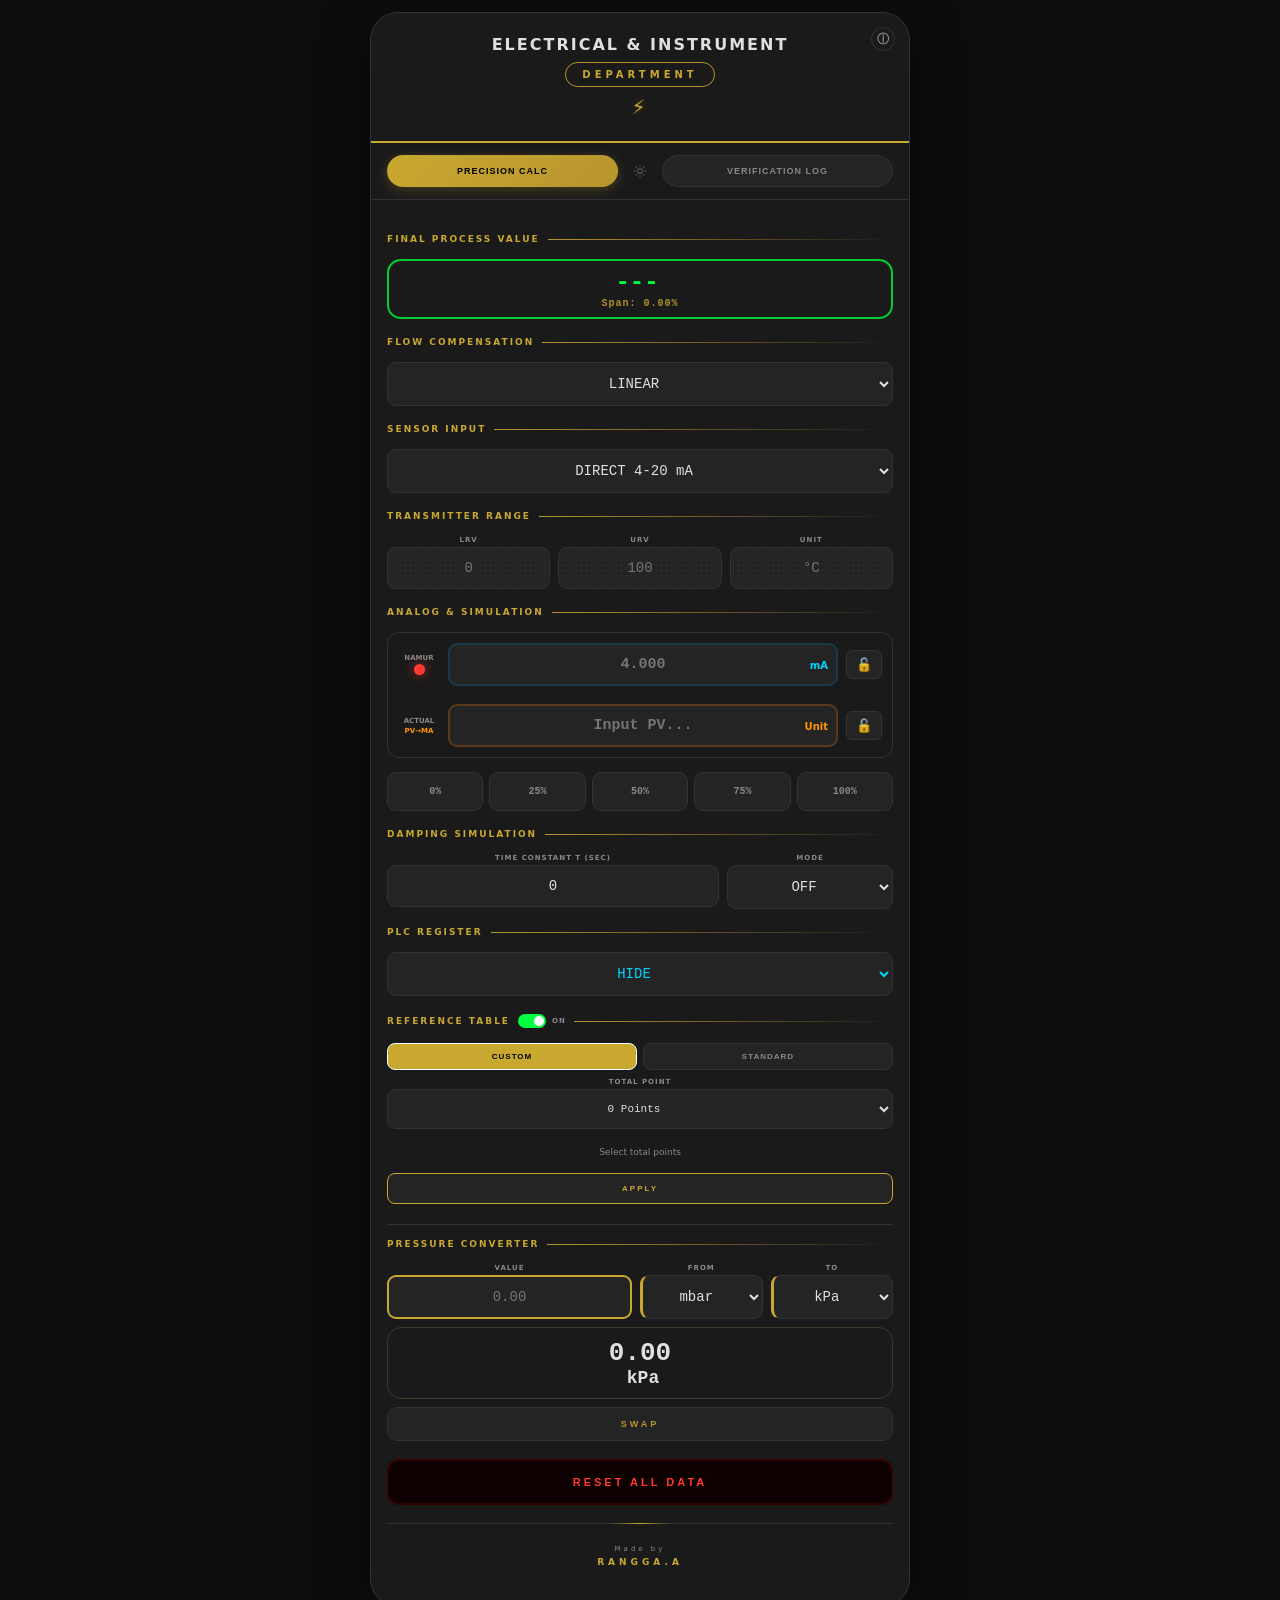
==== commit 1a70cc89: "Final theme + icon" ====
--- a/public/index.html
+++ b/public/index.html
@@ -129,11 +129,23 @@
             text-transform: uppercase; 
         }
         .shared-header .sub-brand { 
-            font-size: 11px; 
+            display: inline-block;
+            font-size: 10px; 
             color: var(--gold); 
             font-weight: bold; 
-            letter-spacing: 5px; 
-            margin-top: 5px; 
+            letter-spacing: 4px; 
+            margin-top: 8px;
+            padding: 6px 16px;
+            background: transparent;
+            border: 1px solid var(--gold-soft);
+            border-radius: 20px;
+            text-transform: uppercase;
+            transition: all 0.3s ease;
+        }
+        .shared-header .sub-brand:hover { 
+            background: var(--input);
+            border-color: var(--gold);
+            box-shadow: 0 2px 10px rgba(201,168,48,0.2);
         }
         .shared-header .lightning { 
             font-size: 20px; 
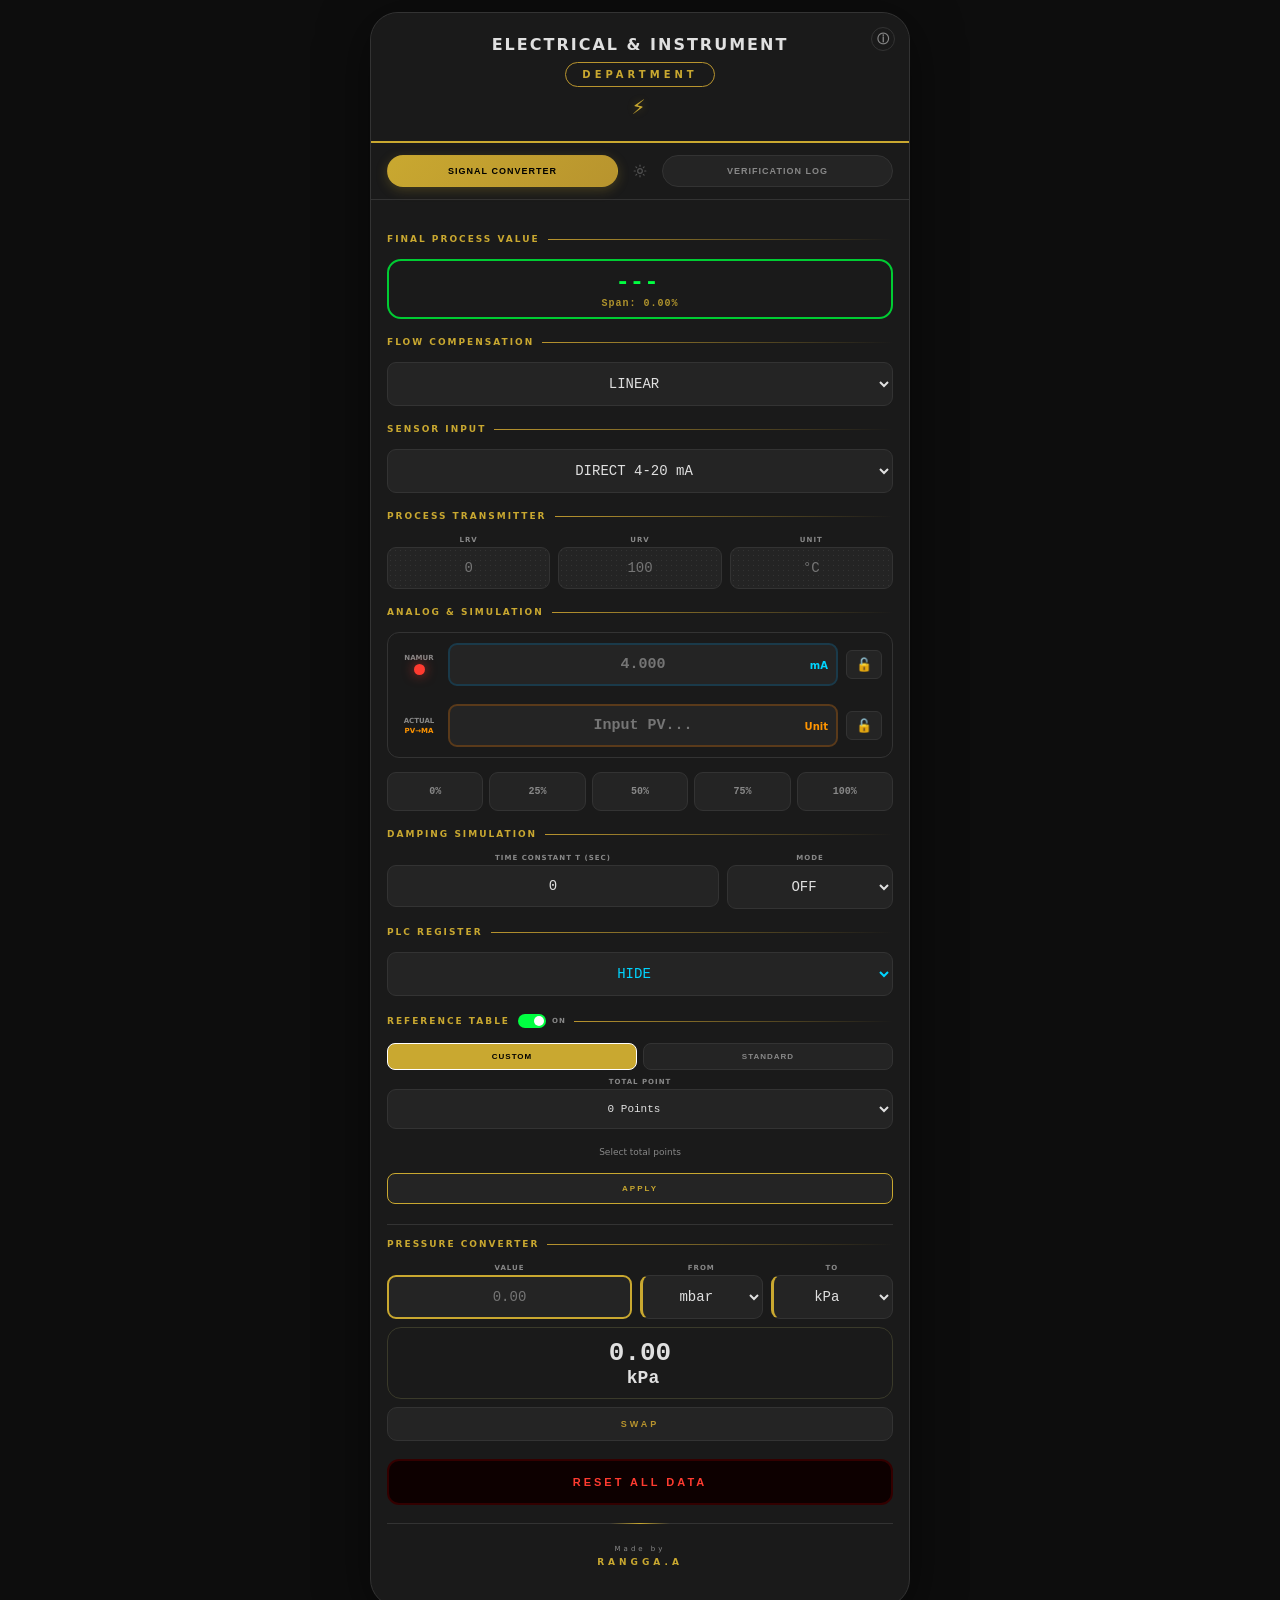
==== commit 3e0aefab: "Signal Converter + ADC/DAC" ====
--- a/public/index.html
+++ b/public/index.html
@@ -4,29 +4,28 @@
     <meta charset="UTF-8">
     <meta name="viewport" content="width=device-width, initial-scale=1.0, maximum-scale=1.0, user-scalable=no">
     <meta name="author" content="RANGGA.A">
-    <title>Precision Calc & Verification Log</title>
+    <title>Signal Converter & Verification Log</title>
 
     <link rel="manifest" href="./manifest.json">
     <meta name="theme-color" content="#0d0d0d">
     <meta name="apple-mobile-web-app-capable" content="yes">
     <meta name="apple-mobile-web-app-status-bar-style" content="black-translucent">
-    <meta name="apple-mobile-web-app-title" content="Precision Calc">
+    <meta name="apple-mobile-web-app-title" content="Signal Converter">
     <meta name="mobile-web-app-capable" content="yes">
     <link rel="icon" type="image/svg+xml" href="./icon.svg">
     <link rel="icon" type="image/png" sizes="192x192" href="./icon-192.png">
     <link rel="icon" type="image/png" sizes="512x512" href="./icon-512.png">
     <link rel="apple-touch-icon" href="./icon-192.png">
-    <meta property="og:title" content="Precision Calc & Verification Log">
-    <meta property="og:description" content="Professional 4-20 mA Calculator & Calibration Logger.">
+    <meta property="og:title" content="Signal Converter & Verification Log">
+    <meta property="og:description" content="Professional Signal Converter & Calibration Logger.">
     <meta property="og:image" content="./icon-512.png">
     <meta property="og:type" content="website">
     <meta name="twitter:card" content="summary">
-    <meta name="description" content="Professional 4-20 mA Instrumentation Calculator & Calibration Logger.">
+    <meta name="description" content="Professional Signal Converter & Calibration Logger.">
     <meta http-equiv="X-Content-Type-Options" content="nosniff">
     <meta http-equiv="X-Frame-Options" content="DENY">
 
     <style>
-        /* ============ THEME SYSTEM ============ */
         :root, [data-theme="industrial"] {
             --bg: #0d0d0d;
             --card: #1a1a1a;
@@ -42,7 +41,6 @@
             --text3: #888;
             --text1: #e0e0e0;
         }
-
         [data-theme="oled"] {
             --bg: #000000;
             --card: #0a0a0a;
@@ -58,7 +56,6 @@
             --text3: #666;
             --text1: #ffffff;
         }
-
         [data-theme="light"] {
             --bg: #f5f5f5;
             --card: #ffffff;
@@ -74,7 +71,6 @@
             --text3: #666;
             --text1: #1a1a1a;
         }
-
         [data-theme="blue"] {
             --bg: #0a0e1a;
             --card: #111827;
@@ -157,7 +153,6 @@
         }
         @keyframes pulse { 0%,100%{opacity:1} 50%{opacity:0.5} }
         
-        /* ============ TAB NAVIGATION BUBBLE ============ */
         .tab-nav {
             display: flex;
             background: transparent;
@@ -168,7 +163,6 @@
             padding: 12px 16px;
             border-bottom: 1px solid var(--border2);
         }
-
         .tab-btn {
             flex: 1;
             padding: 10px 8px;
@@ -187,28 +181,19 @@
             white-space: nowrap;
             overflow: hidden;
         }
-
         .tab-btn.active {
             color: #000;
             background: linear-gradient(135deg, var(--gold), var(--gold-soft));
             border-color: transparent;
             box-shadow: 0 3px 12px rgba(201,168,48,0.25);
         }
-
-        .tab-btn.active::after {
-            display: none;
-        }
-
+        .tab-btn.active::after { display: none; }
         .tab-btn:hover:not(.active) {
             color: var(--gold);
             border-color: var(--gold-soft);
             background: var(--card);
         }
-
-        .tab-btn:active {
-            transform: scale(0.97);
-        }
-
+        .tab-btn:active { transform: scale(0.97); }
         .theme-divider-btn {
             width: 32px;
             height: 32px;
@@ -223,16 +208,12 @@
             flex-shrink: 0;
             opacity: 0.5;
         }
-
         .theme-divider-btn:hover {
             color: var(--gold);
             opacity: 1;
             transform: rotate(30deg) scale(1.1);
         }
-
-        .theme-divider-btn:active {
-            transform: rotate(30deg) scale(0.9);
-        }
+        .theme-divider-btn:active { transform: rotate(30deg) scale(0.9); }
 
         .tab-content { display: none; padding: 16px; }
         .tab-content.active { display: block; animation: fadeIn 0.3s ease; }
@@ -241,7 +222,6 @@
             to { opacity: 1; transform: translateY(0); } 
         }
 
-        /* ============ THEME POPUP ============ */
         .theme-popup {
             position: fixed;
             bottom: 20px;
@@ -1069,7 +1049,7 @@
     </div>
     
     <div class="tab-nav">
-        <button class="tab-btn active" onclick="switchTab('calc')">Precision Calc</button>
+        <button class="tab-btn active" onclick="switchTab('calc')">Signal Converter</button>
         <button class="theme-divider-btn" onclick="toggleThemeMenu()" title="Ganti Tema">
             <svg width="14" height="14" viewBox="0 0 24 24" fill="none" stroke="currentColor" stroke-width="2" stroke-linecap="round">
                 <circle cx="12" cy="12" r="4"/>
@@ -1203,7 +1183,7 @@
             </div>
         </div>
 
-        <div class="calc-section-title">Transmitter Range</div>
+        <div class="calc-section-title">Process Transmitter</div>
         <div class="calc-row">
             <div class="calc-col">
                 <label class="calc-label">LRV</label>
@@ -1219,6 +1199,18 @@
             </div>
         </div>
         <div id="rangeError" class="calc-error-msg">LRV must be less than URV!</div>
+        
+        <!-- ADC/DAC INFO - Di Process Transmitter -->
+        <div id="adcDacInfoBox" style="display:none;margin-top:8px;background:var(--input);border:1px solid var(--border2);border-radius:6px;padding:6px;text-align:center;">
+            <div style="margin-bottom:3px;">
+                <span style="font-size:7px;color:var(--text3);">ADC 24-bit: </span>
+                <span style="font-size:11px;color:var(--green);font-weight:bold;" id="adcValueDisplay">---</span>
+            </div>
+            <div>
+                <span style="font-size:7px;color:var(--text3);">DAC 16-bit: </span>
+                <span style="font-size:11px;color:var(--blue);font-weight:bold;" id="dacValueDisplay">---</span>
+            </div>
+        </div>
 
         <div class="calc-section-title">Analog & Simulation</div>
         <div class="calc-sim-box">
@@ -1620,14 +1612,9 @@
 /* ==================== THEME SYSTEM ==================== */
 function setTheme(themeName) {
     vibrate(15);
-    
-    // Simpan pilihan
     localStorage.setItem('app_theme', themeName);
-    
-    // Terapkan theme
     document.documentElement.setAttribute('data-theme', themeName);
     
-    // Update meta theme-color
     const metaTheme = document.querySelector('meta[name="theme-color"]');
     const themeColors = {
         industrial: '#0d0d0d',
@@ -1637,7 +1624,6 @@
     };
     if (metaTheme) metaTheme.content = themeColors[themeName] || '#0d0d0d';
     
-    // Update button states
     document.querySelectorAll('.theme-option').forEach(btn => {
         btn.classList.remove('active');
         const badge = btn.querySelector('.theme-badge');
@@ -1652,7 +1638,6 @@
         }
     }
     
-    // Tutup popup
     setTimeout(() => {
         const popup = document.getElementById('themePopup');
         if (popup) popup.classList.remove('show');
@@ -1664,16 +1649,13 @@
 function toggleThemeMenu() {
     vibrate(10);
     const popup = document.getElementById('themePopup');
-    if (popup) {
-        popup.classList.toggle('show');
-    }
+    if (popup) popup.classList.toggle('show');
 }
 
 function loadTheme() {
     const saved = localStorage.getItem('app_theme') || 'industrial';
     document.documentElement.setAttribute('data-theme', saved);
     
-    // Update button states
     document.querySelectorAll('.theme-option').forEach(btn => {
         btn.classList.remove('active');
         const badge = btn.querySelector('.theme-badge');
@@ -1688,7 +1670,6 @@
         }
     }
     
-    // Update meta theme-color
     const metaTheme = document.querySelector('meta[name="theme-color"]');
     const themeColors = {
         industrial: '#0d0d0d',
@@ -1748,7 +1729,6 @@
         document.getElementById('tab-log').classList.add('active');
         setTimeout(()=>{logDrawChart();},100);
     }
-    // Tutup theme popup jika terbuka
     const popup = document.getElementById('themePopup');
     if (popup) popup.classList.remove('show');
 }
@@ -1769,7 +1749,7 @@
 });
 document.addEventListener('click', function(e) {
     const popup = document.getElementById('themePopup');
-    const themeBtn = document.querySelector('.theme-toggle-btn');
+    const themeBtn = document.querySelector('.theme-divider-btn');
     if (popup && popup.classList.contains('show') && 
         !popup.contains(e.target) && 
         !themeBtn.contains(e.target)) {
@@ -2177,6 +2157,7 @@
 function calcTglS(){
     vibrate(15);
     const mode=calc$('sm').value;
+    const adcDacBox=document.getElementById('adcDacInfoBox');
     if(mode==='ma'||mode==='ma-rev'){
         calc$('cjcBox').style.display='none';
         calcEl.actualPVbox.style.display='flex';
@@ -2184,6 +2165,8 @@
         calc$('calibBox').style.display='none';
         calc$('calibTarget').value='';
         calc$('calibRawOut').value='';
+        if(adcDacBox)adcDacBox.style.display='none';
+        updateADCDisplay(NaN,NaN);
         calcDampedValue=CALC_MA_MIN;
         calcEl.dampedDisplay.textContent='';
     }else{
@@ -2192,6 +2175,7 @@
         calcEl.actualPV.value='';
         calcEl.mi.disabled=true;
         calc$('calibBox').style.display='block';
+        if(adcDacBox)adcDacBox.style.display='block';
         calcUpdateCalibUnitLabel();
         calcCalibToRaw();
         calcDampedValue=CALC_MA_MIN;
@@ -2226,15 +2210,57 @@
     const lbl=calc$('calibUnitLabel');
     if(lbl)lbl.textContent=calc$('unit').value||'Unit';
 }
+
+/* ============ ADC/DAC DISPLAY ============ */
+function updateADCDisplay(rawValue, targetValue) {
+    const adcEl = document.getElementById('adcValueDisplay');
+    const dacEl = document.getElementById('dacValueDisplay');
+    
+    if (!adcEl || !dacEl) return;
+    
+    const mode = calc$('sm').value;
+    
+    if (isNaN(rawValue) || !mode || mode === 'ma' || mode === 'ma-rev') {
+        adcEl.innerText = '---';
+        dacEl.innerText = '---';
+        return;
+    }
+    
+    const rawRanges = {
+        pt: { min: 18, max: 390 },
+        tk: { min: -6.5, max: 54.8 },
+        ts: { min: -0.236, max: 18.693 }
+    };
+    const range = rawRanges[mode];
+    const adcMax = 16777215;
+    const pct = Math.max(0, Math.min(1, (rawValue - range.min) / (range.max - range.min)));
+    const adcValue = Math.round(pct * adcMax);
+    adcEl.innerText = adcValue.toLocaleString();
+    
+    const lrv = calcToNum(calc$('lrv').value);
+    const urv = calcToNum(calc$('urv').value);
+    if (!isNaN(lrv) && !isNaN(urv) && urv > lrv && !isNaN(targetValue)) {
+        const targetPct = Math.max(0, Math.min(1, (targetValue - lrv) / (urv - lrv)));
+        const dacMax = 65535;
+        const dacValue = Math.round(targetPct * dacMax);
+        const dacMa = 4 + (dacValue / dacMax) * 16;
+        dacEl.innerText = dacValue.toLocaleString() + ' | ' + dacMa.toFixed(3) + ' mA';
+    } else {
+        dacEl.innerText = 'Set range';
+    }
+}
+
 function calcCalibToRaw(){
     const mode=calc$('sm').value,outEl=calc$('calibRawOut');
     if(mode==='ma'||mode==='ma-rev'){
         outEl.value='';
+        updateADCDisplay(NaN,NaN);
         return;
     }
     const target=calcToNum(calc$('calibTarget').value);
     if(isNaN(target)){
         outEl.value='';
+        updateADCDisplay(NaN,NaN);
         return;
     }
     let raw=NaN,unitLabel='';
@@ -2251,6 +2277,7 @@
         unitLabel='mV';
     }
     outEl.value=isNaN(raw)?'--':raw.toFixed(3)+' '+unitLabel;
+    updateADCDisplay(raw, target);
 }
 function calcApplyCalib(){
     vibrate(20);
@@ -2709,6 +2736,7 @@
     calcBuildRegularButtons();
     calcResetNamurState();
     calcResetDamping();
+    updateADCDisplay(NaN,NaN);
     const ci=document.getElementById('convInput'),
           cr=document.getElementById('convResult'),
           cu=document.getElementById('convToUnit'),
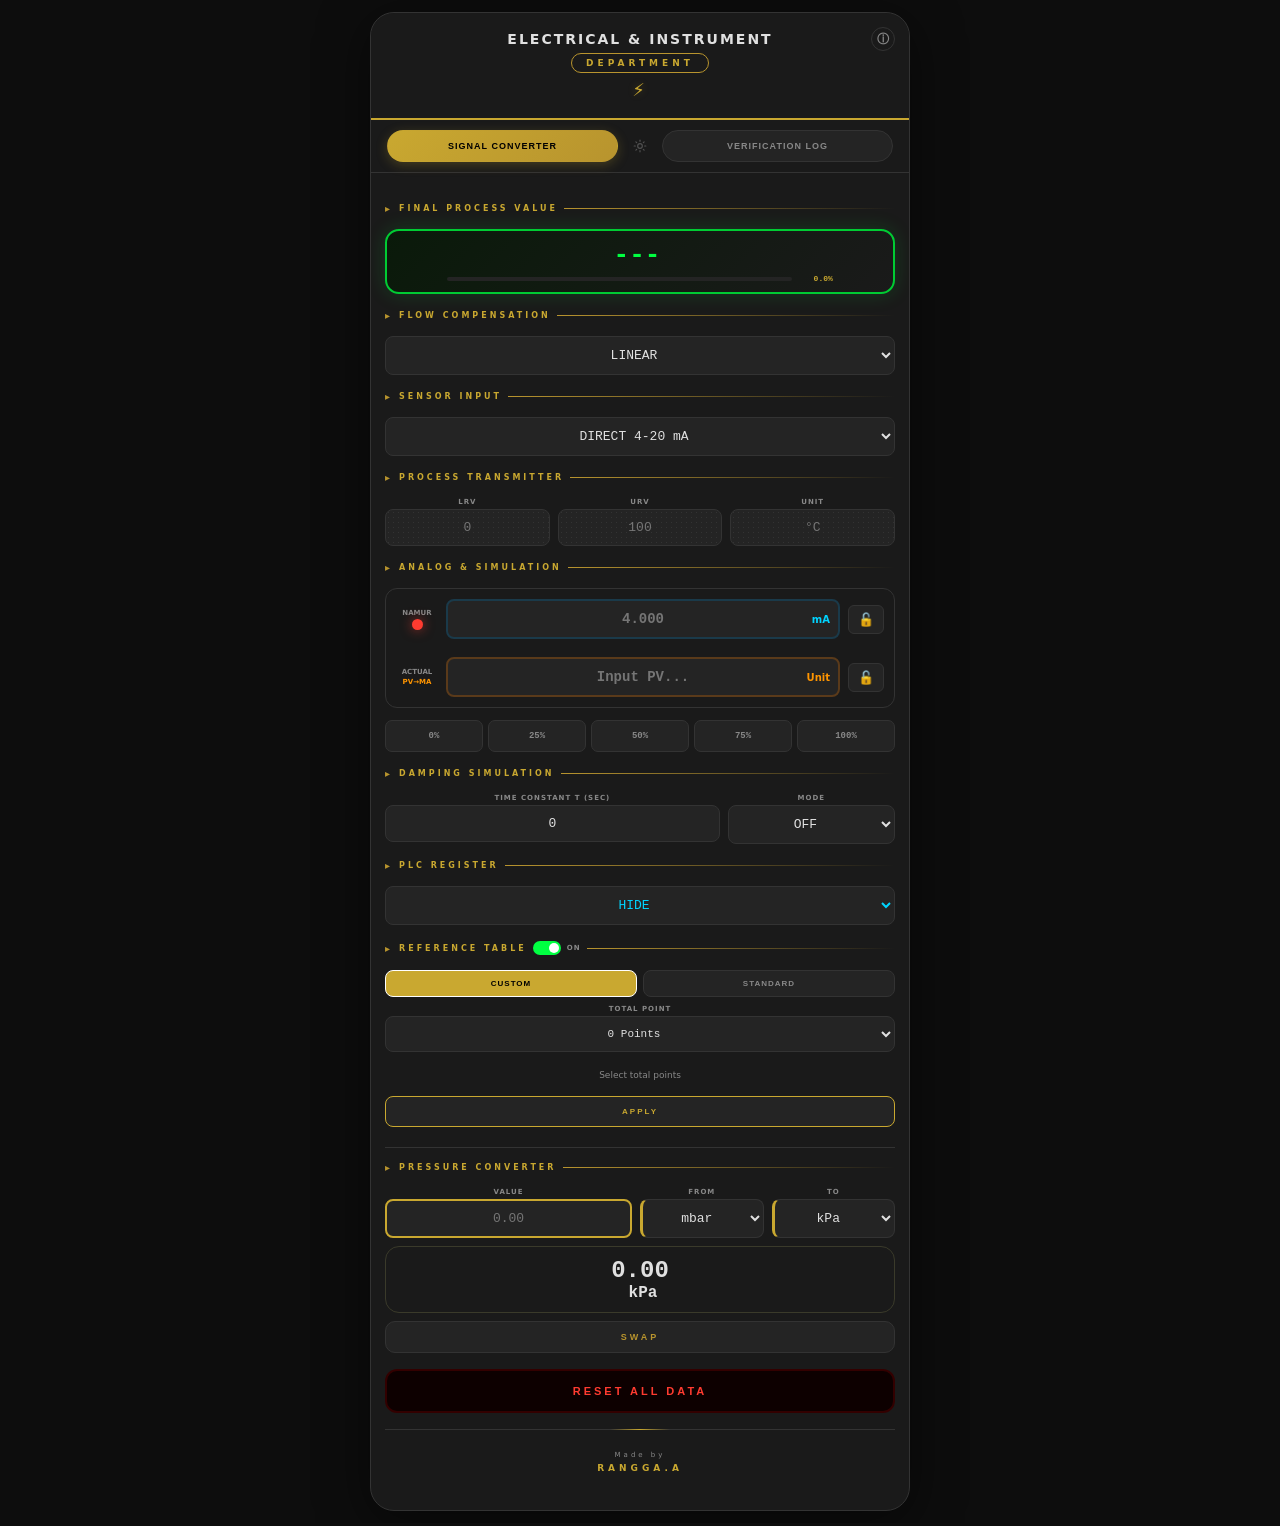
==== commit 05891eaa: "ADC/DAC fix" ====
--- a/public/index.html
+++ b/public/index.html
@@ -101,7 +101,7 @@
             background: var(--card); 
             width: 100%; 
             max-width: 540px; 
-            border-radius: 28px; 
+            border-radius: 24px; 
             border: 1px solid var(--border2); 
             overflow: hidden; 
             padding-bottom: 20px; 
@@ -110,15 +110,15 @@
         }
         .shared-header { 
             background: var(--card); 
-            padding: 22px 20px; 
+            padding: 18px 20px; 
             text-align: center; 
             border-bottom: 2px solid var(--gold); 
-            border-top-left-radius: 28px; 
-            border-top-right-radius: 28px; 
+            border-top-left-radius: 24px; 
+            border-top-right-radius: 24px; 
             position: relative; 
         }
         .shared-header .brand { 
-            font-size: 16px; 
+            font-size: 14px; 
             font-weight: 900; 
             letter-spacing: 2px; 
             color: var(--text1); 
@@ -126,12 +126,12 @@
         }
         .shared-header .sub-brand { 
             display: inline-block;
-            font-size: 10px; 
+            font-size: 9px; 
             color: var(--gold); 
             font-weight: bold; 
             letter-spacing: 4px; 
-            margin-top: 8px;
-            padding: 6px 16px;
+            margin-top: 6px;
+            padding: 4px 14px;
             background: transparent;
             border: 1px solid var(--gold-soft);
             border-radius: 20px;
@@ -144,9 +144,9 @@
             box-shadow: 0 2px 10px rgba(201,168,48,0.2);
         }
         .shared-header .lightning { 
-            font-size: 20px; 
+            font-size: 18px; 
             color: var(--gold); 
-            margin-top: 8px; 
+            margin-top: 6px; 
             letter-spacing: 3px; 
             text-shadow: 0 0 8px rgba(201,168,48,0.3); 
             animation: pulse 2s infinite; 
@@ -160,7 +160,7 @@
             align-items: center;
             justify-content: center;
             gap: 6px;
-            padding: 12px 16px;
+            padding: 10px 16px;
             border-bottom: 1px solid var(--border2);
         }
         .tab-btn {
@@ -215,7 +215,7 @@
         }
         .theme-divider-btn:active { transform: rotate(30deg) scale(0.9); }
 
-        .tab-content { display: none; padding: 16px; }
+        .tab-content { display: none; padding: 14px; }
         .tab-content.active { display: block; animation: fadeIn 0.3s ease; }
         @keyframes fadeIn { 
             from { opacity: 0; transform: translateY(5px); } 
@@ -420,16 +420,21 @@
         .modal-content::-webkit-scrollbar-thumb { background: var(--border2); border-radius: 2px; }
 
         .calc-section-title { 
-            font-size: 9px; 
+            font-size: 8px; 
             font-weight: 900; 
             color: var(--gold); 
-            margin: 18px 0 10px; 
+            margin: 16px 0 10px; 
             padding-bottom: 5px; 
             text-transform: uppercase; 
-            letter-spacing: 2px; 
+            letter-spacing: 3px; 
             display: flex; 
             align-items: center; 
-            gap: 8px; 
+            gap: 6px; 
+        }
+        .calc-section-title::before { 
+            content: "▸"; 
+            color: var(--gold-soft); 
+            font-size: 10px; 
         }
         .calc-section-title::after { 
             content: ""; 
@@ -451,9 +456,9 @@
         }
         .calc-input, .calc-select { 
             width: 100%; 
-            padding: 12px; 
-            border-radius: 9px; 
-            font-size: 14px; 
+            padding: 10px; 
+            border-radius: 8px; 
+            font-size: 13px; 
             text-align: center; 
             background: var(--input); 
             color: var(--text1); 
@@ -468,12 +473,72 @@
             background-size: 5px 5px; 
             background-color: var(--input); 
         }
+        
+        .calc-res-box { 
+            background: linear-gradient(135deg, #0a1a0a, var(--card)); 
+            border: 2px solid #00cc33; 
+            box-shadow: 0 0 20px rgba(0,255,65,0.15); 
+            color: var(--green); 
+            font-family: 'Consolas', monospace; 
+            font-size: 26px; 
+            font-weight: 900; 
+            min-height: 65px; 
+            border-radius: 14px; 
+            text-align: center; 
+            width: 100%; 
+            margin-top: 8px; 
+            display: flex; 
+            align-items: center; 
+            justify-content: center; 
+            flex-direction: column; 
+            padding: 8px 12px; 
+        }
+        .calc-unit-large { font-size: 16px; color: var(--gold); margin-left: 6px; font-weight: 700; }
+        
+        /* Progress Bar Styles */
+        .calc-progress-container {
+            width: 80%;
+            margin-top: 4px;
+        }
+        .calc-progress-bar-bg {
+            background: var(--input);
+            border-radius: 2px;
+            overflow: hidden;
+        }
+        .calc-progress-bar-fill {
+            height: 100%;
+            border-radius: 2px;
+            transition: width 0.3s ease;
+        }
+        .calc-progress-label {
+            font-size: 8px;
+            color: var(--gold);
+            font-weight: bold;
+            min-width: 35px;
+            text-align: right;
+            font-family: 'Consolas', monospace;
+        }
+        .calc-progress-label-small {
+            font-size: 7px;
+            font-weight: bold;
+            min-width: 28px;
+            text-align: right;
+            font-family: 'Consolas', monospace;
+        }
+        .calc-progress-tag {
+            font-size: 5px;
+            color: var(--text3);
+            min-width: 16px;
+            font-weight: 700;
+            letter-spacing: 1px;
+        }
+        
         .calc-sim-box { 
             background: var(--card); 
             border: 1px solid var(--border2); 
             border-radius: 12px; 
             padding: 10px; 
-            margin: 0 0 14px 0; 
+            margin: 0 0 12px 0; 
         }
         .calc-sim-row { display: flex; align-items: center; gap: 8px; }
         .calc-sim-row-top { margin-bottom: 3px; }
@@ -502,9 +567,9 @@
             margin: 0; 
             border: 2px solid #1a3a4a; 
             background: var(--input); 
-            font-size: 15px; 
+            font-size: 14px; 
             font-weight: bold; 
-            padding: 11px; 
+            padding: 10px; 
             color: var(--text1);
         }
         .calc-sim-input-wrap input:focus { border-color: var(--blue); }
@@ -545,7 +610,7 @@
         .calc-plc-panel { 
             background: var(--card); 
             border: 1px solid #1a3a4a; 
-            padding: 12px; 
+            padding: 10px; 
             border-radius: 10px; 
             display: none; 
             text-align: center; 
@@ -553,7 +618,7 @@
         }
         .calc-plc-val { 
             font-family: 'Consolas', monospace; 
-            font-size: 28px; 
+            font-size: 24px; 
             color: var(--blue); 
             font-weight: bold; 
         }
@@ -565,13 +630,13 @@
             margin-bottom: 10px; 
             display: none; 
         }
-        .calc-btn-grid { display: grid; grid-template-columns: repeat(5,1fr); gap: 6px; margin: 10px 0 6px 0; }
+        .calc-btn-grid { display: grid; grid-template-columns: repeat(5,1fr); gap: 5px; margin: 10px 0 6px 0; }
         .calc-btn-pct { 
-            padding: 13px 0; 
+            padding: 10px 0; 
             background: var(--input); 
             border: 1px solid var(--border2); 
-            border-radius: 9px; 
-            font-size: 10px; 
+            border-radius: 7px; 
+            font-size: 9px; 
             color: var(--text3); 
             cursor: pointer; 
             font-weight: 800; 
@@ -583,29 +648,9 @@
         }
         .calc-btn-pct.active { background: var(--gold); color: #000; font-weight: 900; border-color: #fff; }
         .calc-btn-pct:disabled { opacity: 0.3; cursor: not-allowed; }
-        .calc-res-box { 
-            background: var(--card); 
-            border: 2px solid #00cc33; 
-            color: var(--green); 
-            font-family: 'Consolas', monospace; 
-            font-size: 24px; 
-            font-weight: 900; 
-            min-height: 60px; 
-            border-radius: 14px; 
-            text-align: center; 
-            width: 100%; 
-            margin-top: 8px; 
-            display: flex; 
-            align-items: center; 
-            justify-content: center; 
-            flex-direction: column; 
-            padding: 8px; 
-        }
-        .calc-unit-large { font-size: 16px; color: var(--gold); margin-left: 6px; font-weight: 700; }
-        .calc-pct-mini { font-size: 10px; color: var(--gold); font-weight: 600; margin-top: 2px; letter-spacing: 1px; opacity: 0.85; }
         .calc-table { width: 100%; border-collapse: collapse; margin-top: 14px; font-size: 10px; color: var(--text3); }
         .calc-th { 
-            padding: 10px 5px; 
+            padding: 8px 5px; 
             background: var(--card); 
             color: var(--text3); 
             font-size: 7px; 
@@ -615,7 +660,7 @@
             letter-spacing: 1px; 
         }
         .calc-td { 
-            padding: 10px 5px; 
+            padding: 8px 5px; 
             border-bottom: 1px solid var(--border2); 
             text-align: center; 
             font-family: 'Consolas', monospace; 
@@ -623,13 +668,13 @@
         }
         .calc-reset { 
             width: 100%; 
-            padding: 15px; 
+            padding: 14px; 
             background: #0d0000; 
             color: var(--red); 
             border: 2px solid #300; 
             border-radius: 12px; 
             font-weight: 900; 
-            margin-top: 18px; 
+            margin-top: 16px; 
             cursor: pointer; 
             text-transform: uppercase; 
             letter-spacing: 3px; 
@@ -682,9 +727,9 @@
         .custom-entry-row { display: flex; gap: 6px; align-items: center; margin-bottom: 6px; }
         .custom-entry-input { 
             flex: 1; 
-            padding: 10px; 
+            padding: 8px; 
             border-radius: 8px; 
-            font-size: 13px; 
+            font-size: 12px; 
             text-align: center; 
             background: var(--input); 
             color: var(--text1); 
@@ -730,7 +775,7 @@
             font-family: 'Consolas', monospace; 
             font-size: 22px; 
             font-weight: 900; 
-            min-height: 56px; 
+            min-height: 50px; 
             border-radius: 14px; 
             text-align: center; 
             width: 100%; 
@@ -746,7 +791,7 @@
         .conv-result-box.active { border-color: var(--gold); }
         .conv-btn-swap { 
             width: 100%; 
-            padding: 11px; 
+            padding: 10px; 
             background: var(--input); 
             border: 1px solid var(--border2); 
             border-radius: 10px; 
@@ -764,7 +809,7 @@
             font-size: 10px; 
             font-weight: 900; 
             color: var(--text3); 
-            margin: 20px 0 10px; 
+            margin: 16px 0 10px; 
             padding: 0 0 10px 0; 
             text-transform: uppercase; 
             text-align: left; 
@@ -788,9 +833,9 @@
         }
         .log-input, .log-select { 
             width: 100%; 
-            padding: 14px; 
+            padding: 12px; 
             border-radius: 10px; 
-            font-size: 14px; 
+            font-size: 13px; 
             text-align: center; 
             background: var(--input); 
             color: var(--text1); 
@@ -800,12 +845,12 @@
             transition: background 0.3s ease, color 0.3s ease, border-color 0.3s ease;
         }
         .log-input:focus, .log-select:focus { border-color: var(--gold); }
-        .log-input[type="date"] { min-height: 45px; font-family: 'Segoe UI', sans-serif; }
+        .log-input[type="date"] { min-height: 42px; font-family: 'Segoe UI', sans-serif; }
         .log-input:disabled { opacity: 0.7; background: var(--card); cursor: not-allowed; border-color: var(--gold) !important; }
         .log-tol-selector-row { display: flex; gap: 8px; margin: 10px 0; }
         .log-tol-mode-btn { 
             flex: 1; 
-            padding: 12px; 
+            padding: 10px; 
             background: var(--input); 
             border: 1px solid var(--border2); 
             border-radius: 10px; 
@@ -821,7 +866,7 @@
         .log-tol-input-row { display: flex; gap: 8px; align-items: center; }
         .log-tol-input-col { flex: 1; text-align: center; }
         .log-tol-unit-display { 
-            padding: 14px 8px; 
+            padding: 12px 8px; 
             background: var(--card); 
             border: 1px solid var(--border2); 
             border-radius: 10px; 
@@ -834,14 +879,14 @@
         .log-work-zone { 
             background: var(--card); 
             border: 1px solid var(--border2); 
-            padding: 16px; 
+            padding: 14px; 
             border-radius: 16px; 
             margin: 10px 0; 
         }
         .log-direction-row, .log-state-row { display: flex; gap: 8px; margin-bottom: 10px; }
         .log-dir-btn, .log-state-btn { 
             flex: 1; 
-            padding: 12px; 
+            padding: 10px; 
             background: var(--input); 
             border: 1px solid var(--border2); 
             border-radius: 10px; 
@@ -858,27 +903,27 @@
         .log-ideal-display { 
             background: var(--card); 
             border: 1px dashed var(--blue); 
-            padding: 14px; 
+            padding: 12px; 
             border-radius: 12px; 
             text-align: center; 
             margin: 10px 0; 
         }
         .log-ideal-val { 
             font-family: 'Consolas', monospace; 
-            font-size: 30px; 
+            font-size: 26px; 
             color: var(--blue); 
             font-weight: bold; 
             letter-spacing: 1px; 
         }
         .log-btn-add, .log-btn-auto { 
             width: 100%; 
-            padding: 15px; 
+            padding: 14px; 
             background: #0056b3; 
             color: white; 
             border: none; 
             border-radius: 14px; 
             font-weight: 800; 
-            font-size: 14px; 
+            font-size: 13px; 
             margin-top: 8px; 
             cursor: pointer; 
             letter-spacing: 1px; 
@@ -892,7 +937,7 @@
         .log-table-scroll { width: 100%; overflow-x: auto; margin-top: 10px; border-radius: 12px; }
         .log-table { width: 100%; border-collapse: collapse; font-size: 8px; min-width: 520px; }
         .log-th { 
-            padding: 12px 3px; 
+            padding: 10px 3px; 
             background: var(--card); 
             color: var(--text3); 
             text-transform: uppercase; 
@@ -902,7 +947,7 @@
             font-weight: 700; 
         }
         .log-td { 
-            padding: 10px 3px; 
+            padding: 8px 3px; 
             border-bottom: 1px solid var(--border2); 
             text-align: center; 
             font-family: 'Consolas', monospace; 
@@ -926,7 +971,7 @@
             border: 1px solid var(--border2); 
             border-radius: 14px; 
             padding: 12px; 
-            margin-top: 15px; 
+            margin-top: 14px; 
         }
         .log-error-chart-container canvas { width: 100%; height: auto; display: block; border-radius: 8px; }
         .log-error-legend { 
@@ -945,13 +990,13 @@
         .log-legend-tol-line { width: 16px; height: 0; border-top: 2px dashed #ff9500; }
         .log-btn-print { 
             width: 100%; 
-            padding: 15px; 
+            padding: 14px; 
             background: #0d1a0d; 
             color: #4ade80; 
             border: 2px solid #1a3a2a; 
             border-radius: 12px; 
             font-weight: 900; 
-            margin-top: 20px; 
+            margin-top: 16px; 
             cursor: pointer; 
             letter-spacing: 3px; 
             font-size: 11px; 
@@ -1033,7 +1078,7 @@
             #installPWA { display: none !important; }
             .tab-content { display: block !important; }
         }
-        .shared-signature { text-align: center; margin-top: 18px; padding: 12px 0 3px; border-top: 1px solid var(--border2); position: relative; }
+        .shared-signature { text-align: center; margin-top: 16px; padding: 12px 0 3px; border-top: 1px solid var(--border2); position: relative; }
         .shared-signature::before { content: ""; position: absolute; top: -1px; left: 50%; transform: translateX(-50%); width: 60px; height: 1px; background: linear-gradient(90deg, transparent, var(--gold), transparent); }
         .shared-sig-support { font-size: 7px; color: var(--text3); letter-spacing: 3px; }
         .shared-sig-name { color: var(--gold); font-weight: 900; display: block; letter-spacing: 4px; font-size: 9px; margin-top: 2px; }
@@ -1070,14 +1115,42 @@
     <div class="tab-content active" id="tab-calc">
         <div class="calc-section-title">Final Process Value</div>
         <div class="calc-res-box" id="resBox">
-            <div>
+            <div style="font-size:26px;font-weight:900;">
                 <span id="pv_val">0.00</span>
                 <span id="pv_unit" class="calc-unit-large"></span>
             </div>
-            <div id="dpInfoLine" style="font-size:10px;color:var(--gold);margin-top:3px;display:none;">
+            
+            <!-- Progress Bar Compact -->
+            <div class="calc-progress-container" id="progressContainer">
+                <div id="progressLinear">
+                    <div style="display:flex;align-items:center;gap:6px;">
+                        <div class="calc-progress-bar-bg" style="flex:1;height:4px;">
+                            <div id="progressBar" class="calc-progress-bar-fill" style="width:0%;background:var(--green);"></div>
+                        </div>
+                        <span id="pct_display" class="calc-progress-label">0.0%</span>
+                    </div>
+                </div>
+                <div id="progressFlow" style="display:none;">
+                    <div style="display:flex;align-items:center;gap:4px;margin-bottom:2px;">
+                        <span class="calc-progress-tag">DP</span>
+                        <div class="calc-progress-bar-bg" style="flex:1;height:3px;">
+                            <div id="dpProgressBar" class="calc-progress-bar-fill" style="width:0%;background:var(--blue);"></div>
+                        </div>
+                        <span id="dpPctDisplay" class="calc-progress-label-small" style="color:var(--blue);">0%</span>
+                    </div>
+                    <div style="display:flex;align-items:center;gap:4px;">
+                        <span class="calc-progress-tag">FLW</span>
+                        <div class="calc-progress-bar-bg" style="flex:1;height:3px;">
+                            <div id="flowProgressBar" class="calc-progress-bar-fill" style="width:0%;background:var(--gold);"></div>
+                        </div>
+                        <span id="flowPctDisplay" class="calc-progress-label-small" style="color:var(--gold);">0%</span>
+                    </div>
+                </div>
+            </div>
+            
+            <div id="dpInfoLine" style="font-size:9px;color:var(--gold);margin-top:4px;display:none;">
                 DP: <span id="dpVal">0.00</span> <span id="dpUnitDisplay">mbar</span>
             </div>
-            <div class="calc-pct-mini" id="pct_display">Span: 0.00%</div>
         </div>
 
         <div class="calc-section-title">Flow Compensation</div>
@@ -1160,24 +1233,52 @@
             <div class="calc-row">
                 <div class="calc-col">
                     <label class="calc-label">CJC Temp (°C)</label>
-                    <input type="text" id="cjcTemp" value="25" oninput="calcSanitizeInput(this);calcCalibToRaw();calcOnParamChange()" placeholder="25" lang="en" inputmode="decimal" autocomplete="off" autocorrect="off" spellcheck="false" class="calc-input">
+                    <input type="text" id="cjcTemp" value="25" oninput="calcSanitizeInput(this);calcOnCjcChange()" placeholder="25" lang="en" inputmode="decimal" autocomplete="off" autocorrect="off" spellcheck="false" class="calc-input">
                 </div>
             </div>
         </div>
+        
+        <!-- CALIBRATION BOX -->
         <div id="calibBox" style="display:none;margin:8px 0 4px 0;background:var(--card);border:1px solid var(--border2);border-radius:12px;padding:10px;">
             <label style="text-align:center;font-size:7px;color:var(--text3);text-transform:uppercase;display:block;margin-bottom:3px;letter-spacing:1px;font-weight:600;">
-                Calibration: Target <span id="calibUnitLabel">Unit</span> → Raw Signal
+                Calibration: <span id="calibUnitLabel">Unit</span>
             </label>
-            <div class="calc-row" style="margin-top:6px;margin-bottom:0;">
-                <div class="calc-col-2">
-                    <input type="text" id="calibTarget" placeholder="Target..." oninput="calcSanitizeInput(this);calcCalibToRaw()" lang="en" inputmode="decimal" autocomplete="off" autocorrect="off" spellcheck="false" class="calc-input">
+            
+            <div style="display:flex;gap:6px;margin-bottom:8px;">
+                <button type="button" id="calibModeTarget" class="ref-mode-btn active" onclick="calcSetCalibMode('target')" style="font-size:8px;padding:6px;">TARGET °C</button>
+                <button type="button" id="calibModeSensor" class="ref-mode-btn" onclick="calcSetCalibMode('sensor')" style="font-size:8px;padding:6px;">SENSOR mV</button>
+            </div>
+            
+            <div id="calibTargetMode">
+                <div class="calc-row" style="margin-top:6px;margin-bottom:0;">
+                    <div class="calc-col">
+                        <label class="calc-label">Target (°C)</label>
+                        <input type="text" id="calibTarget" placeholder="Target..." oninput="calcSanitizeInput(this);calcCalibToRaw()" lang="en" inputmode="decimal" autocomplete="off" autocorrect="off" spellcheck="false" class="calc-input">
+                    </div>
+                    <div class="calc-col">
+                        <label class="calc-label">Raw Output</label>
+                        <input type="text" id="calibRawOut" placeholder="--" disabled style="color:var(--blue);font-weight:bold;border-color:#1a3a4a;" class="calc-input">
+                    </div>
                 </div>
-                <div class="calc-col">
-                    <input type="text" id="calibRawOut" placeholder="--" disabled style="color:var(--blue);font-weight:bold;border-color:#1a3a4a;" class="calc-input">
+                <div style="text-align:center;font-size:7px;color:var(--text3);letter-spacing:1px;margin-top:4px;" id="sensorRangeDisplay"></div>
+            </div>
+            
+            <div id="calibSensorMode" style="display:none;">
+                <div class="calc-row" style="margin-top:6px;margin-bottom:0;">
+                    <div class="calc-col">
+                        <label class="calc-label">Sensor (mV)</label>
+                        <input type="text" id="calibSensorMv" placeholder="mV..." oninput="calcSanitizeInput(this);calcMvToTarget()" lang="en" inputmode="decimal" autocomplete="off" autocorrect="off" spellcheck="false" class="calc-input">
+                    </div>
+                    <div class="calc-col">
+                        <label class="calc-label">Temp Result</label>
+                        <input type="text" id="calibTempOut" placeholder="--" disabled style="color:var(--green);font-weight:bold;border-color:#1a3a2a;" class="calc-input">
+                    </div>
                 </div>
-            </div>
+                <div style="text-align:center;font-size:7px;color:var(--text3);letter-spacing:1px;margin-top:4px;" id="sensorRangeDisplay2"></div>
+            </div>
+            
             <div style="text-align:center;margin-top:8px;">
-                <button type="button" style="background:var(--input);border:1px solid var(--border2);border-radius:6px;color:var(--gold);font-size:8px;padding:8px 14px;cursor:pointer;letter-spacing:1px;font-weight:800;" onclick="calcApplyCalib()">
+                <button type="button" class="custom-apply-btn" onclick="calcApplyCalib()">
                     APPLY TO SENSOR INPUT
                 </button>
             </div>
@@ -1200,15 +1301,26 @@
         </div>
         <div id="rangeError" class="calc-error-msg">LRV must be less than URV!</div>
         
-        <!-- ADC/DAC INFO - Di Process Transmitter -->
-        <div id="adcDacInfoBox" style="display:none;margin-top:8px;background:var(--input);border:1px solid var(--border2);border-radius:6px;padding:6px;text-align:center;">
-            <div style="margin-bottom:3px;">
-                <span style="font-size:7px;color:var(--text3);">ADC 24-bit: </span>
-                <span style="font-size:11px;color:var(--green);font-weight:bold;" id="adcValueDisplay">---</span>
-            </div>
-            <div>
-                <span style="font-size:7px;color:var(--text3);">DAC 16-bit: </span>
-                <span style="font-size:11px;color:var(--blue);font-weight:bold;" id="dacValueDisplay">---</span>
+        <!-- ADC/DAC INFO - Compact -->
+        <div id="adcDacInfoBox" style="display:none;margin-top:8px;background:var(--card);border:1px solid #1a332a;border-radius:10px;padding:8px;text-align:center;">
+            <div style="display:flex;gap:6px;">
+                <div style="flex:1;text-align:center;">
+                    <div style="font-size:6px;color:var(--green);letter-spacing:1px;font-weight:700;">ADC 24-BIT</div>
+                    <div style="font-family:'Consolas',monospace;font-size:11px;color:var(--green);font-weight:bold;" id="adcValueDisplay">---</div>
+                    <div style="font-size:5px;color:var(--text3);">0-16.7M</div>
+                </div>
+                <div style="width:1px;background:var(--border2);"></div>
+                <div style="flex:1;text-align:center;">
+                    <div style="font-size:6px;color:var(--blue);letter-spacing:1px;font-weight:700;">DAC 16-BIT</div>
+                    <div style="font-family:'Consolas',monospace;font-size:11px;color:var(--blue);font-weight:bold;" id="dacValueDisplay">---</div>
+                    <div style="font-size:5px;color:var(--text3);">0-65K</div>
+                </div>
+                <div style="width:1px;background:var(--border2);"></div>
+                <div style="flex:1;text-align:center;">
+                    <div style="font-size:6px;color:var(--gold);letter-spacing:1px;font-weight:700;">DAC OUT</div>
+                    <div style="font-family:'Consolas',monospace;font-size:11px;color:var(--gold);font-weight:bold;" id="dacMaDisplay">---</div>
+                    <div style="font-size:5px;color:var(--text3);">4-20mA</div>
+                </div>
             </div>
         </div>
 
@@ -1265,7 +1377,8 @@
         </select>
         <div id="pp" class="calc-plc-panel">
             <div id="pr" class="calc-plc-val">0</div>
-            <label style="font-size:7px;color:var(--text3);letter-spacing:1px">RAW INTEGER REGISTER</label>
+            <div style="font-size:7px;color:var(--text3);letter-spacing:1px;margin-top:2px;" id="plcRangeDisplay"></div>
+            <label style="font-size:7px;color:var(--text3);letter-spacing:1px;">RAW INTEGER REGISTER</label>
         </div>
 
         <!-- REFERENCE TABLE -->
@@ -1354,8 +1467,8 @@
             </div>
         </div>
         <div class="conv-result-box" id="convResultBox">
-            <span id="convResult" style="font-size:26px;">0.00</span>
-            <span id="convToUnit" style="font-size:18px; margin-left:6px;">kPa</span>
+            <span id="convResult" style="font-size:24px;">0.00</span>
+            <span id="convToUnit" style="font-size:16px; margin-left:6px;">kPa</span>
         </div>
         <div style="display:flex; gap:8px; margin-top:8px;">
             <button class="conv-btn-swap" onclick="swapConvUnit()">SWAP</button>
@@ -1597,6 +1710,9 @@
             <div class="spec-item">AB Raw: 3277-16383 (Scaled)</div>
             <div class="spec-formula">Reg = Round(Pct × MaxRaw)</div>
             <div class="spec-item-sub">Simulation only — not for actual PLC control</div>
+            <div class="spec-section">ADC/DAC Type (Education)</div>
+            <div class="spec-item">ADC: Sigma-Delta 24-bit (Sensor Input)</div>
+            <div class="spec-item">DAC: 16-bit (4-20 mA Output)</div>
             <div class="spec-section">Pressure Converter</div>
             <div class="spec-item">11 International Units (Bar Basis)</div>
             <div class="spec-formula">1 bar = 1000 mbar = 100 kPa = 10⁵ Pa = 0.1 MPa</div>
@@ -1608,6 +1724,7 @@
         </div>
     </div>
 </div>
+
 <script>
 /* ==================== THEME SYSTEM ==================== */
 function setTheme(themeName) {
@@ -1808,7 +1925,7 @@
 
 /* ==================== CALC ENGINE ==================== */
 const CALC_MA_MIN=4,CALC_MA_MAX=20,CALC_MA_SPAN=16;
-let CALC_TABLE_POINTS=[0,25,50,75,100],calcRefMode='custom';
+let CALC_TABLE_POINTS=[0,25,50,75,100],calcRefMode='custom',calibMode='target';
 const CALC_SIEMENS_MAX=27648,CALC_AB_MAX=32767,CALC_MITSUBISHI_MAX=4000,CALC_AB_RAW_LOW=3277,CALC_AB_RAW_HIGH=16383;
 const CALC_NAMUR={faultLow:3.6,low:3.8,high:20.5,faultHigh:21.0};
 const CALC_PT100_A=3.9083e-3,CALC_PT100_B=-5.775e-7,CALC_PT100_C=-4.183e-12,CALC_PT100_R0=100;
@@ -1959,6 +2076,7 @@
             locked2:calcState.locked2,
             lockVal2:calcState.lockVal2,
             refMode:calcRefMode,
+            calibMode:calibMode,
             customPointCount:document.getElementById('customPointCount')?.value||'0'
         };
         for(let i=1;i<=5;i++){
@@ -1994,6 +2112,7 @@
         if(data.dpUrv!==undefined)calc$('dpUrv').value=data.dpUrv;
         if(data.dpUnit)calc$('dpUnit').value=data.dpUnit;
         if(data.dpShowMode)calc$('dpShowMode').value=data.dpShowMode;
+        if(data.calibMode){calibMode=data.calibMode;}
         if(data.locked1){
             calcState.locked1=true;
             calcState.lockVal1=data.lockVal1||CALC_MA_MIN;
@@ -2154,10 +2273,14 @@
         calcEl.lockBtn2.classList.remove('locked');
     }
 }
+
+/* ============ SENSOR MODE TOGGLE (DENGAN PERBAIKAN RTD) ============ */
 function calcTglS(){
     vibrate(15);
     const mode=calc$('sm').value;
     const adcDacBox=document.getElementById('adcDacInfoBox');
+    const calibModeSensorBtn=document.getElementById('calibModeSensor');
+    
     if(mode==='ma'||mode==='ma-rev'){
         calc$('cjcBox').style.display='none';
         calcEl.actualPVbox.style.display='flex';
@@ -2167,6 +2290,7 @@
         calc$('calibRawOut').value='';
         if(adcDacBox)adcDacBox.style.display='none';
         updateADCDisplay(NaN,NaN);
+        updateSensorRangeDisplay('');
         calcDampedValue=CALC_MA_MIN;
         calcEl.dampedDisplay.textContent='';
     }else{
@@ -2177,7 +2301,23 @@
         calc$('calibBox').style.display='block';
         if(adcDacBox)adcDacBox.style.display='block';
         calcUpdateCalibUnitLabel();
-        calcCalibToRaw();
+        
+        // Reset ADC/DAC display saat ganti mode
+        updateADCDisplay(NaN,NaN);
+        
+        // Sembunyikan tombol SENSOR mV untuk RTD PT100
+        if(calibModeSensorBtn){
+            if(mode==='tk'||mode==='ts'){
+                calibModeSensorBtn.style.display='block';
+            }else{
+                calibModeSensorBtn.style.display='none';
+                if(calibMode==='sensor'){
+                    calcSetCalibMode('target');
+                }
+            }
+        }
+        
+        if(calibMode==='target'){calcCalibToRaw();}else{calcMvToTarget();}
         calcDampedValue=CALC_MA_MIN;
         calcEl.dampedDisplay.textContent='';
     }
@@ -2185,6 +2325,7 @@
     calcResetDamping();
     calcScheduleUpdate();
 }
+
 function calcBuildRegularButtons(){
     const isFlow=(calc$('fm').value==='dp'||calc$('fm').value==='ol'||calc$('fm').value==='gs');
     let html='';
@@ -2207,22 +2348,67 @@
     }
 }
 function calcUpdateCalibUnitLabel(){
-    const lbl=calc$('calibUnitLabel');
-    if(lbl)lbl.textContent=calc$('unit').value||'Unit';
+    const mode = calc$('sm').value;
+    const lbl = calc$('calibUnitLabel');
+    const rawLabel = document.querySelector('#calibTargetMode .calc-row .calc-col:nth-child(2) .calc-label');
+    
+    if (mode === 'pt') {
+        if (lbl) lbl.textContent = 'Ω';
+        if (rawLabel) rawLabel.textContent = 'Resistance (Ω)';
+    } else if (mode === 'tk' || mode === 'ts') {
+        if (lbl) lbl.textContent = calc$('unit').value || 'Unit';
+        if (rawLabel) rawLabel.textContent = 'Voltage (mV)';
+    } else {
+        if (lbl) lbl.textContent = calc$('unit').value || 'Unit';
+        if (rawLabel) rawLabel.textContent = 'Raw Output';
+    }
+}
+
+/* ============ CALIBRATION MODE ============ */
+function calcSetCalibMode(mode){
+    vibrate(15);
+    calibMode=mode;
+    document.getElementById('calibModeTarget').classList.toggle('active',mode==='target');
+    document.getElementById('calibModeSensor').classList.toggle('active',mode==='sensor');
+    document.getElementById('calibTargetMode').style.display=mode==='target'?'block':'none';
+    document.getElementById('calibSensorMode').style.display=mode==='sensor'?'block':'none';
+    if(mode==='target'){
+        calcCalibToRaw();
+    }else{
+        calcMvToTarget();
+    }
+}
+
+/* ============ SENSOR RANGE DISPLAY ============ */
+function updateSensorRangeDisplay(mode) {
+    const el1 = document.getElementById('sensorRangeDisplay');
+    const el2 = document.getElementById('sensorRangeDisplay2');
+    
+    const ranges = {
+        pt: 'Range: 18 - 390 Ω',
+        tk: 'Range: -6.5 - 54.8 mV',
+        ts: 'Range: -0.236 - 18.693 mV'
+    };
+    
+    const text = ranges[mode] || '';
+    if (el1) el1.innerText = text;
+    if (el2) el2.innerText = text;
 }
 
 /* ============ ADC/DAC DISPLAY ============ */
 function updateADCDisplay(rawValue, targetValue) {
     const adcEl = document.getElementById('adcValueDisplay');
     const dacEl = document.getElementById('dacValueDisplay');
-    
-    if (!adcEl || !dacEl) return;
+    const dacMaEl = document.getElementById('dacMaDisplay');
+    
+    if (!adcEl || !dacEl || !dacMaEl) return;
     
     const mode = calc$('sm').value;
     
-    if (isNaN(rawValue) || !mode || mode === 'ma' || mode === 'ma-rev') {
+    if (isNaN(rawValue) || !mode || mode === 'ma' || mode === 'ma-rev' || isNaN(targetValue)) {
         adcEl.innerText = '---';
         dacEl.innerText = '---';
+        dacMaEl.innerText = '---';
         return;
     }
     
@@ -2232,37 +2418,55 @@
         ts: { min: -0.236, max: 18.693 }
     };
     const range = rawRanges[mode];
-    const adcMax = 16777215;
     const pct = Math.max(0, Math.min(1, (rawValue - range.min) / (range.max - range.min)));
-    const adcValue = Math.round(pct * adcMax);
+    const adcValue = Math.round(pct * 16777215);
+    
     adcEl.innerText = adcValue.toLocaleString();
     
     const lrv = calcToNum(calc$('lrv').value);
     const urv = calcToNum(calc$('urv').value);
-    if (!isNaN(lrv) && !isNaN(urv) && urv > lrv && !isNaN(targetValue)) {
+    if (!isNaN(lrv) && !isNaN(urv) && urv > lrv) {
         const targetPct = Math.max(0, Math.min(1, (targetValue - lrv) / (urv - lrv)));
-        const dacMax = 65535;
-        const dacValue = Math.round(targetPct * dacMax);
-        const dacMa = 4 + (dacValue / dacMax) * 16;
-        dacEl.innerText = dacValue.toLocaleString() + ' | ' + dacMa.toFixed(3) + ' mA';
+        const dacValue = Math.round(targetPct * 65535);
+        const dacMa = 4 + targetPct * 16;
+        
+        dacEl.innerText = dacValue.toLocaleString();
+        dacMaEl.innerText = dacMa.toFixed(3) + ' mA';
     } else {
-        dacEl.innerText = 'Set range';
-    }
-}
-
+        dacEl.innerText = '---';
+        dacMaEl.innerText = 'Set range';
+    }
+}
+
+/* ============ MODE TARGET: Input °C → Output mV/Ω ============ */
 function calcCalibToRaw(){
     const mode=calc$('sm').value,outEl=calc$('calibRawOut');
+    
+    const rawLabel = document.querySelector('#calibTargetMode .calc-row .calc-col:nth-child(2) .calc-label');
+    if (rawLabel) {
+        if (mode === 'pt') {
+            rawLabel.textContent = 'Resistance (Ω)';
+        } else if (mode === 'tk' || mode === 'ts') {
+            rawLabel.textContent = 'Voltage (mV)';
+        } else {
+            rawLabel.textContent = 'Raw Output';
+        }
+    }
+    
     if(mode==='ma'||mode==='ma-rev'){
         outEl.value='';
         updateADCDisplay(NaN,NaN);
+        updateSensorRangeDisplay('');
         return;
     }
+    updateSensorRangeDisplay(mode);
     const target=calcToNum(calc$('calibTarget').value);
     if(isNaN(target)){
         outEl.value='';
         updateADCDisplay(NaN,NaN);
         return;
     }
+    
     let raw=NaN,unitLabel='';
     if(mode==='pt'){
         raw=calcPT100_TtoR(target);
@@ -2276,49 +2480,108 @@
         raw=calcTcS_TtoV(target);
         unitLabel='mV';
     }
+    
     outEl.value=isNaN(raw)?'--':raw.toFixed(3)+' '+unitLabel;
-    updateADCDisplay(raw, target);
-}
+    updateADCDisplay(NaN,NaN);
+}
+
+/* ============ MODE SENSOR: Input mV → Output °C (Hanya TC) ============ */
+function calcMvToTarget(){
+    const mode=calc$('sm').value;
+    const outEl=calc$('calibTempOut');
+    const mvEl=calc$('calibSensorMv');
+    
+    if(mode==='ma'||mode==='ma-rev'||mode==='pt'){
+        if(outEl)outEl.value='';
+        updateADCDisplay(NaN,NaN);
+        updateSensorRangeDisplay('');
+        return;
+    }
+    updateSensorRangeDisplay(mode);
+    const mv=calcToNum(mvEl.value);
+    if(isNaN(mv)){
+        if(outEl)outEl.value='';
+        updateADCDisplay(NaN,NaN);
+        return;
+    }
+    
+    let temp=NaN;
+    if(mode==='tk'){
+        const cjcTemp=calcToNum(calc$('cjcTemp').value);
+        const cjc_mV=!isNaN(cjcTemp)?calcTcK_TtoV(cjcTemp):0;
+        temp=calcTcK_mVToTemp(mv+cjc_mV);
+    }else if(mode==='ts'){
+        temp=calcTcS_VtoT(mv);
+    }
+    
+    if(outEl)outEl.value=isNaN(temp)?'--':temp.toFixed(3)+' °C';
+    updateADCDisplay(NaN,NaN);
+}
+
+/* ============ CJC CHANGE ============ */
+function calcOnCjcChange(){
+    calcSanitizeInput(calc$('cjcTemp'));
+    if(calibMode==='target'){
+        calcCalibToRaw();
+    }else{
+        calcMvToTarget();
+    }
+    calcScheduleUpdate();
+}
+
+/* ============ APPLY CALIBRATION ============ */
 function calcApplyCalib(){
     vibrate(20);
     const mode=calc$('sm').value;
     if(mode==='ma'||mode==='ma-rev')return;
-    const target=calcToNum(calc$('calibTarget').value);
-    if(isNaN(target))return;
+    
+    let target=NaN;
     let raw=NaN;
-    if(mode==='pt')raw=calcPT100_TtoR(target);
-    else if(mode==='tk'){
-        const cjcTemp=calcToNum(calc$('cjcTemp').value);
-        const cjcmV=!isNaN(cjcTemp)?calcTcK_TtoV(cjcTemp):0;
-        raw=calcTcK_TtoV(target)-cjcmV;
-    }else if(mode==='ts')raw=calcTcS_TtoV(target);
-    if(isNaN(raw))return;
+    
+    if(calibMode==='target'){
+        target=calcToNum(calc$('calibTarget').value);
+        if(isNaN(target))return;
+        if(mode==='pt')raw=calcPT100_TtoR(target);
+        else if(mode==='tk'){
+            const cjcTemp=calcToNum(calc$('cjcTemp').value);
+            const cjcmV=!isNaN(cjcTemp)?calcTcK_TtoV(cjcTemp):0;
+            raw=calcTcK_TtoV(target)-cjcmV;
+        }else if(mode==='ts')raw=calcTcS_TtoV(target);
+    }else{
+        if(mode==='pt')return;
+        const mv=calcToNum(calc$('calibSensorMv').value);
+        if(isNaN(mv))return;
+        raw=mv;
+        if(mode==='tk'){
+            const cjcTemp=calcToNum(calc$('cjcTemp').value);
+            const cjc_mV=!isNaN(cjcTemp)?calcTcK_TtoV(cjcTemp):0;
+            target=calcTcK_mVToTemp(mv+cjc_mV);
+        }else if(mode==='ts'){
+            target=calcTcS_VtoT(mv);
+        }
+    }
+    
+    if(isNaN(raw)||isNaN(target))return;
+    
     const lrv=calcToNum(calc$('lrv').value),urv=calcToNum(calc$('urv').value);
     const actionMode=(calc$('sm').value==='ma-rev')?'reverse':'direct';
     if(isNaN(lrv)||isNaN(urv))return;
-    let engValue=NaN;
-    if(mode==='pt'){
-        engValue=calcPT100_RtoT(raw);
-    }else if(mode==='tk'){
-        const cjcTemp=calcToNum(calc$('cjcTemp').value);
-        const cjc_mV=!isNaN(cjcTemp)?calcTcK_TtoV(cjcTemp):0;
-        engValue=calcTcK_mVToTemp(raw+cjc_mV);
-    }else if(mode==='ts'){
-        engValue=calcTcS_VtoT(raw);
-    }
-    if(isNaN(engValue))return;
     if(urv<=lrv){
         calcEl.rangeError.style.display='block';
         calcScheduleUpdate();
         return;
     }
     calcEl.rangeError.style.display='none';
-    const pct=actionMode==='reverse'?(urv-engValue)/(urv-lrv):(engValue-lrv)/(urv-lrv);
-    const displayMA=calcClamp(CALC_MA_MIN+pct*CALC_MA_SPAN,2.5,22.5);
+    const pct=actionMode==='reverse'?(urv-target)/(urv-lrv):(target-lrv)/(urv-lrv);
+    const displayMA=calcClamp(CALC_MA_MIN+Math.max(0,Math.min(1,pct))*CALC_MA_SPAN,2.5,22.5);
     calcEl.mi.value=displayMA.toFixed(3);
     if(!calcState.locked1)calcState.lockVal1=displayMA;
+    
+    updateADCDisplay(raw, target);
+    
     calcScheduleUpdate();
 }
+
 function calcSp(pct,btn){
     vibrate(15);
     if(calcState.locked1||(calc$('sm').value!=='ma'&&calc$('sm').value!=='ma-rev'))return;
@@ -2444,6 +2707,8 @@
     }
     return false;
 }
+
+/* ============ FINAL PV DENGAN PROGRESS BAR ============ */
 function calcUpdateFinalPV(mA,lrv,urv,unit,fmMode){
     const actionMode=(calc$('sm').value==='ma-rev')?'reverse':'direct';
     let dpPct;
@@ -2452,6 +2717,7 @@
     }else{
         dpPct=(mA-CALC_MA_MIN)/CALC_MA_SPAN;
     }
+    
     let result;
     if(fmMode==='ln'){
         result=lrv+dpPct*(urv-lrv);
@@ -2487,6 +2753,40 @@
     }
     calcEl.pvVal.innerText=result.toFixed(3);
     calcEl.pvUnit.innerText=unit;
+    
+    // UPDATE PROGRESS BAR
+    const progressLinear=document.getElementById('progressLinear');
+    const progressFlow=document.getElementById('progressFlow');
+    const clampedPct=Math.max(0,Math.min(1,dpPct));
+    
+    if(fmMode==='dp'||fmMode==='ol'||fmMode==='gs'){
+        // Mode Flow: 2 bar
+        if(progressLinear)progressLinear.style.display='none';
+        if(progressFlow)progressFlow.style.display='block';
+        
+        const flowPctVal=Math.sqrt(clampedPct);
+        const dpBar=document.getElementById('dpProgressBar');
+        const flowBar=document.getElementById('flowProgressBar');
+        const dpPctEl=document.getElementById('dpPctDisplay');
+        const flowPctEl=document.getElementById('flowPctDisplay');
+        
+        if(dpBar)dpBar.style.width=(clampedPct*100)+'%';
+        if(flowBar)flowBar.style.width=(flowPctVal*100)+'%';
+        if(dpPctEl)dpPctEl.textContent=(clampedPct*100).toFixed(0)+'%';
+        if(flowPctEl)flowPctEl.textContent=(flowPctVal*100).toFixed(0)+'%';
+        
+        calcEl.pctDisplay.textContent='DP: '+(clampedPct*100).toFixed(1)+'% | Flow: '+(flowPctVal*100).toFixed(1)+'%';
+    }else{
+        // Mode Linear: 1 bar
+        if(progressLinear)progressLinear.style.display='block';
+        if(progressFlow)progressFlow.style.display='none';
+        
+        const bar=document.getElementById('progressBar');
+        if(bar)bar.style.width=(clampedPct*100)+'%';
+        calcEl.pctDisplay.textContent=(clampedPct*100).toFixed(1)+'%';
+    }
+    
+    // DP Info Line
     const dpShowMode=calc$('dpShowMode')?calc$('dpShowMode').value:'off';
     if(fmMode!=='ln'&&dpShowMode==='on'){
         const dpLrv=calcToNum(calc$('dpLrv').value);
@@ -2504,26 +2804,30 @@
     }else{
         if(calc$('dpInfoLine'))calc$('dpInfoLine').style.display='none';
     }
-    const pctRaw=dpPct*100;
-    if(fmMode==='dp'||fmMode==='ol'||fmMode==='gs'){
-        const flowPctRaw=Math.sqrt(Math.max(0,Math.min(1,dpPct)))*100;
-        calcEl.pctDisplay.innerText='DP: '+pctRaw.toFixed(1)+'% | Flow: '+flowPctRaw.toFixed(1)+'%';
-    }else{
-        calcEl.pctDisplay.innerText='Span: '+pctRaw.toFixed(1)+'%';
-    }
+    
     return dpPct;
 }
+
 function calcUpdatePLCRegister(pctElecUncapped){
     const pbVal=calc$('pb').value;
+    const plcRangeEl=document.getElementById('plcRangeDisplay');
+    
     if(pbVal!=='hi'){
         let reg;
+        let rangeText='';
+        
         if(pbVal==='abraw'){
             reg=Math.round(CALC_AB_RAW_LOW+calcClamp(pctElecUncapped,0,1)*(CALC_AB_RAW_HIGH-CALC_AB_RAW_LOW));
+            rangeText='Range: ' + CALC_AB_RAW_LOW.toLocaleString() + ' - ' + CALC_AB_RAW_HIGH.toLocaleString() + ' (AB Raw)';
         }else{
             const maxReg=pbVal==='27648'?CALC_SIEMENS_MAX:pbVal==='32767'?CALC_AB_MAX:CALC_MITSUBISHI_MAX;
+            const plcName=pbVal==='27648'?'Siemens S7':pbVal==='32767'?'Allen Bradley':'Mitsubishi FX';
             reg=Math.round(calcClamp(pctElecUncapped,0,1)*maxReg);
-        }
-        calcEl.pr.innerText=reg;
+            rangeText='Range: 0 - ' + maxReg.toLocaleString() + ' (' + plcName + ')';
+        }
+        
+        calcEl.pr.innerText=reg.toLocaleString();
+        if(plcRangeEl)plcRangeEl.innerText=rangeText;
     }
 }
 function calcUpdateTable(lrv,urv,unit,fmMode){
@@ -2590,10 +2894,19 @@
           fmMode=calc$('fm').value;
     calcEl.actualUnitLbl.textContent=unit;
     calcEl.rangeError.style.display=(!isNaN(lrv)&&!isNaN(urv)&&urv<=lrv)?'block':'none';
+    
     if(isNaN(mA)){
+        // Reset progress bar
+        const pb=document.getElementById('progressBar');
+        const dpb=document.getElementById('dpProgressBar');
+        const flb=document.getElementById('flowProgressBar');
+        if(pb)pb.style.width='0%';
+        if(dpb)dpb.style.width='0%';
+        if(flb)flb.style.width='0%';
+        
         calcEl.pvVal.innerText='---';
         calcEl.pvUnit.innerText='';
-        calcEl.pctDisplay.innerText='Span: 0.00%';
+        calcEl.pctDisplay.innerText='0.0%';
         calcEl.tb.innerHTML='';
         calcEl.pr.innerText='0';
         calcSetLED('fault');
@@ -2692,7 +3005,7 @@
 }
 function calcClr(){
     vibrate(50);
-    ['lrv','urv','mi','cjcTemp','td','ta','pd','pa','actualPV','damping','ffc','calibTarget','dpLrv','dpUrv','dpUnit'].forEach(id=>{
+    ['lrv','urv','mi','cjcTemp','td','ta','pd','pa','actualPV','damping','ffc','calibTarget','calibSensorMv','dpLrv','dpUrv','dpUnit'].forEach(id=>{
         const e=calc$(id);
         if(e)e.value='';
     });
@@ -2718,7 +3031,7 @@
     calcEl.pvVal.innerText='0.00';
     calcEl.pvUnit.innerText='';
     calcEl.pr.innerText='0';
-    calcEl.pctDisplay.innerText='Span: 0.00%';
+    calcEl.pctDisplay.innerText='0.0%';
     calcEl.tb.innerHTML='';
     calcEl.rangeError.style.display='none';
     calc$('cjcBox').style.display='none';
@@ -2736,7 +3049,20 @@
     calcBuildRegularButtons();
     calcResetNamurState();
     calcResetDamping();
+    
+    // Reset progress bar
+    const pb=document.getElementById('progressBar');
+    const dpb=document.getElementById('dpProgressBar');
+    const flb=document.getElementById('flowProgressBar');
+    if(pb)pb.style.width='0%';
+    if(dpb)dpb.style.width='0%';
+    if(flb)flb.style.width='0%';
+    
     updateADCDisplay(NaN,NaN);
+    updateSensorRangeDisplay('');
+    const plcRangeEl=document.getElementById('plcRangeDisplay');
+    if(plcRangeEl)plcRangeEl.innerText='';
+    calcSetCalibMode('target');
     const ci=document.getElementById('convInput'),
           cr=document.getElementById('convResult'),
           cu=document.getElementById('convToUnit'),
@@ -3376,6 +3702,7 @@
     calcTglF();
     calcTglP();
     calcResetDamping();
+    calcSetCalibMode(calibMode||'target');
     document.getElementById('refTableContent').style.display='';
     calc$('refTableLabel').textContent='ON';
     calc$('refTableToggle').classList.remove('calc-toggle-off');
@@ -3410,4 +3737,6 @@
             .catch(e=>console.log('SW:',e));
     });
 }
-</script>+</script>
+</body>
+</html>
